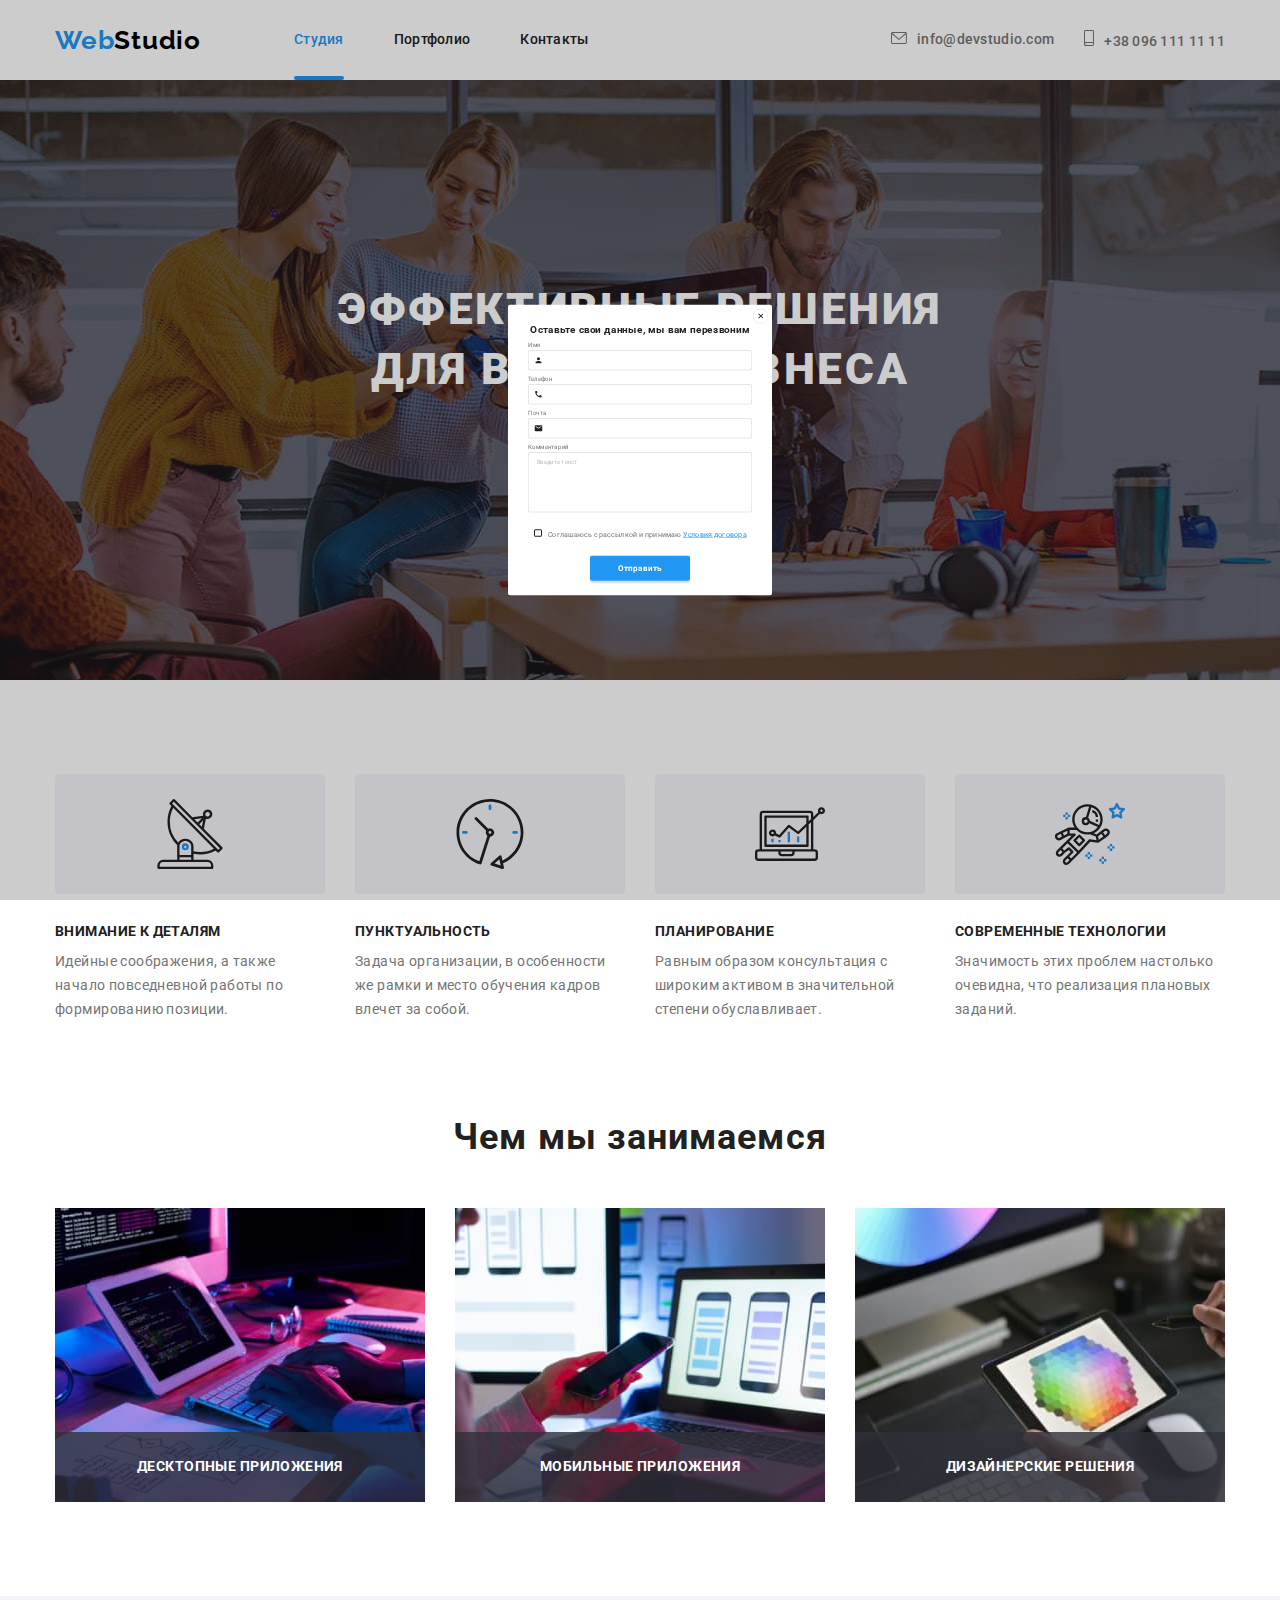
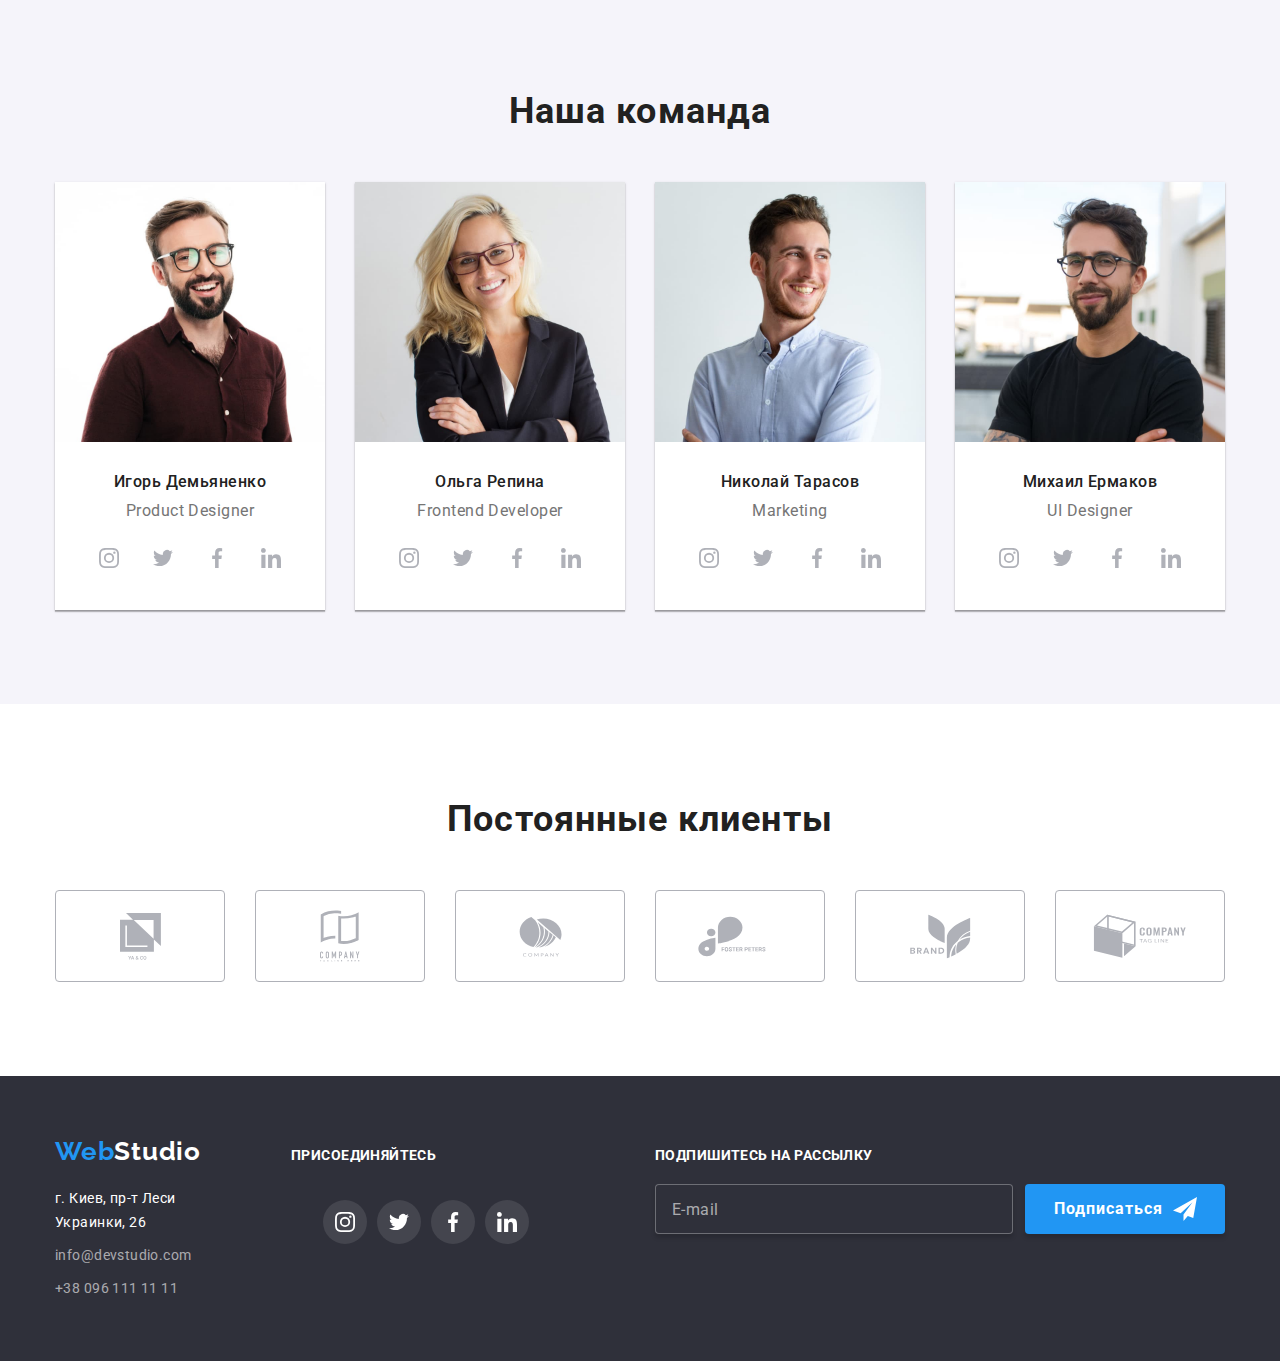
==== index.html @ c5c7fa31 "создает архитектуру для sass файлов" ====
<!DOCTYPE html>
<html lang="ru">

<head>
    <meta charset="UTF-8">
    <meta http-equiv="X-UA-Compatible" content="IE=edge">
    <meta name="viewport" content="width=device-width, initial-scale=1.0">
    <link
        href="https://fonts.googleapis.com/css2?family=Raleway:wght@700&family=Roboto:wght@400;500;700;900&display=swap"
        rel="stylesheet" />
    <link rel="preconnect" href="https://fonts.gstatic.com">
    <link rel="stylesheet"
        href="https://cdnjs.cloudflare.com/ajax/libs/modern-normalize/1.1.0/modern-normalize.min.css" />
    <link rel="stylesheet" href="./css/main.min.css">
    <title>WebStudio</title>
</head>

<body>

    <!-- Шапка сайта -->
    <header class="header">
        <div class="container">
            <div class="container-nav">
                <nav class="navigation">
                    <a class="logo link" href="./index.html"><span class="logo--span">Web</span>Studio</a>
                    <ul class="menu-list list">
                        <li class="menu-item"><a class="menu-link link current" href="./index.html">Студия</a></li>
                        <li class="menu-item"><a class="menu-link link" href="./portfolio.html">Портфолио</a></li>
                        <li class="menu-item"><a class="menu-link link" href="">Контакты</a></li>
                    </ul>
                </nav>
                <ul class="auth-nav list">
                    <li class="auth-nav__item">
                        <a class="auth-nav__link link" href="mailto:info@devstudio.com"><svg class="nav-svg" width="16"
                                height="12">
                                <use href="./images/sprite.svg#icon-mail"></use>
                            </svg>info@devstudio.com</a>
                    </li>

                    <li class="auth-nav__item"><a class="auth-nav__link link" href="tel:+380961111111"><svg class="nav-svg"
                                width="10" height="16">
                                <use href="./images/sprite.svg#icon-smartphone"></use>
                            </svg>+38 096 111 11 11</a></li>

                </ul>
            </div>

        </div>
    </header>
    <main>
        <!-- Герой -->

        <section class="section hero">
            <div class="container">
                <h1 class="hero__title">Эффективные решения<br /> для вашего бизнеса</h1>
                <button class="modal-button" type="button" data-modal-open>Заказать услугу</button>
            </div>
        </section>

        <!-- Преимущества -->
        <section class="section advantages">
            <div class="container">
                <h2 class="visually-hidden">Преимущества</h2>
                <ul class="feature-list list">
                    <li class="feature-list-item">
                        <div class="feature">
                            <svg class="feature-svg" width="70" height="70">
                                <use href="./images/sprite.svg#icon-antenna"></use>
                            </svg>
                        </div>
                        <h3 class="feature-title">Внимание к деталям</h3>
                        <p class="feature-description">
                            Идейные соображения, а также
                            начало повседневной работы по
                            формированию позиции.
                        </p>
                    </li>
                    <li class="feature-list-item">
                        <div class="feature">
                            <svg class="feature-svg" width="70" height="70">
                                <use href="./images/sprite.svg#icon-clock"></use>
                            </svg>
                        </div>
                        <h3 class="feature-title">Пунктуальность</h3>
                        <p class="feature-description">
                            Задача организации, в особенности
                            же рамки и место обучения кадров
                            влечет за собой.
                        </p>
                    </li>
                    <li class="feature-list-item">
                        <div class="feature">
                            <svg class="feature-svg" width="70" height="70">
                                <use href="./images/sprite.svg#icon-diagram"></use>
                            </svg>
                        </div>
                        <h3 class="feature-title">Планирование</h3>
                        <p class="feature-description">
                            Равным образом консультация с
                            широким активом в значительной
                            cтепени обуславливает.
                        </p>
                    </li>
                    <li class="feature-list-item">
                        <div class="feature">
                            <svg class="feature-svg" width="70" height="70">
                                <use href="./images/sprite.svg#icon-astronaut"></use>
                            </svg>
                        </div>
                        <h3 class="feature-title">Современные технологии</h3>
                        <p class="feature-description">
                            Значимость этих проблем настолько
                            очевидна, что реализация плановых
                            заданий.
                        </p>
                    </li>
                </ul>

            </div>
        </section>


        <!-- Чем мы занимаемся -->

        <section class="section promo">
            <div class="container">
                <h2 class="promo-title">Чем мы занимаемся</h2>

                <ul class="promo-link-list list">
                    <li class="promo-link-list-item">
                        <div class="promo-div">
                            <img src="./images/img.jpg" alt="Пишет код" width="370" height="294" />
                            <p class="promo-text"> Десктопные приложения </p>
                        </div>
                    </li>
                    <li class="promo-link-list-item">
                        <div class="promo-div">
                            <img src="./images/img-1.jpg" alt="Создает дизайн" width="370" height="294" />
                            <p class="promo-text">Мобильные приложения</p>
                        </div>
                    </li>
                    <li class="promo-link-list-item">
                        <div class="promo-div">
                            <img src="./images/img-2.jpg" alt="Тестирует игру" width="370" height="294" />
                            <p class="promo-text">Дизайнерские решения</p>
                        </div>
                    </li>
                </ul>
            </div>
        </section>

        <!-- Наша команда -->

        <section class="section team">
            <div class="container">
                <h2 class="team-title">Наша команда</h2>

                <ul class="team-link-list list">
                    <li class="team-link-list-item">
                        <a class="team-link-list-link link" href=""><img src="./images/img-3.jpg" alt="Игорь Демьяненко"
                                width="270" height="260" /></a>
                        <div class="team-div">
                            <h3 class="team-subtitle">Игорь Демьяненко</h3>
                            <p class="profession" lang="en">Product Designer</p>

                            <ul class="social">

                                <li class="social-list">
                                    <a class="social-link" href="">
                                        <svg class="social-svg" width="20" height="20">
                                            <use href="./images/sprite.svg#icon-instagram"></use>
                                        </svg>
                                    </a>
                                </li>

                                <li class="social-list">
                                    <a class="social-link" href="">
                                        <svg class="social-svg" width="20" height="20">
                                            <use href="./images/sprite.svg#icon-twitter"></use>
                                        </svg>
                                    </a>
                                </li>
                                <li class="social-list">
                                    <a class="social-link" href="">
                                        <svg class="social-svg" width="20" height="20">
                                            <use href="./images/sprite.svg#icon-facebook"></use>
                                        </svg>
                                    </a>
                                </li>
                                <li class="social-list">
                                    <a class="social-link last" href="">
                                        <svg class="social-svg" width="20" height="20">
                                            <use href="./images/sprite.svg#icon-linkedin"></use>
                                        </svg>
                                    </a>
                                </li>
                            </ul>
                        </div>
                    </li>
                    <li class="team-link-list-item">
                        <a class="team-link-list-link link" href=""><img src="./images/img-4.jpg" alt="Ольга Репина"
                                width="270" height="260" /></a>
                        <div class="team-div">
                            <h3 class="team-subtitle">Ольга Репина</h3>
                            <p class="profession" lang="en">Frontend Developer</p>
                            <ul class="social">
                                <li class="social-list">
                                    <a class="social-link" href="">
                                        <svg class="social-svg" width="20" height="20">
                                            <use href="./images/sprite.svg#icon-instagram"></use>
                                        </svg>
                                    </a>
                                </li>
                                <li class="social-list">
                                    <a class="social-link" href="">
                                        <svg class="social-svg" width="20" height="20">
                                            <use href="./images/sprite.svg#icon-twitter"></use>
                                        </svg>
                                    </a>
                                </li>
                                <li class="social-list">
                                    <a class="social-link" href="">
                                        <svg class="social-svg" width="20" height="20">
                                            <use href="./images/sprite.svg#icon-facebook"></use>
                                        </svg>
                                    </a>
                                </li>
                                <li class="social-list">
                                    <a class="social-link last" href="">
                                        <svg class="social-svg" width="20" height="20">
                                            <use href="./images/sprite.svg#icon-linkedin"></use>
                                        </svg>
                                    </a>
                                </li>
                            </ul>
                        </div>
                    </li>
                    <li class="team-link-list-item">
                        <a class="team-link-list-link link" href=""><img src="./images/img-5.jpg" alt="Николай Тарасов"
                                width="270" height="260" /></a>
                        <div class="team-div">
                            <h3 class="team-subtitle">Николай Тарасов</h3>
                            <p class="profession" lang="en">Marketing</p>
                            <ul class="social">
                                <li class="social-list">
                                    <a class="social-link" href="">
                                        <svg class="social-svg" width="20" height="20">
                                            <use href="./images/sprite.svg#icon-instagram"></use>
                                        </svg>
                                    </a>
                                </li>
                                <li class="social-list">
                                    <a class="social-link" href="">
                                        <svg class="social-svg" width="20" height="20">
                                            <use href="./images/sprite.svg#icon-twitter"></use>
                                        </svg>
                                    </a>
                                </li>
                                <li class="social-list">
                                    <a class="social-link" href="">
                                        <svg class="social-svg" width="20" height="20">
                                            <use href="./images/sprite.svg#icon-facebook"></use>
                                        </svg>
                                    </a>
                                </li>
                                <li class="social-list">
                                    <a class="social-link last" href="">
                                        <svg class="social-svg" width="20" height="20">
                                            <use href="./images/sprite.svg#icon-linkedin"></use>
                                        </svg>
                                    </a>
                                </li>
                            </ul>
                        </div>
                    </li>
                    <li class="team-link-list-item">
                        <a class="team-link-list-link link" href=""><img src="./images/img-6.jpg" alt="Михаил Ермаков"
                                width="270" height="260" /></a>
                        <div class="team-div">
                            <h3 class="team-subtitle">Михаил Ермаков</h3>
                            <p class="profession" lang="en">UI Designer</p>
                            <ul class="social">
                                <li class="social-list">
                                    <a class="social-link" href="">
                                        <svg class="social-svg" width="20" height="20">
                                            <use href="./images/sprite.svg#icon-instagram"></use>
                                        </svg>
                                    </a>
                                </li>
                                <li class="social-list">
                                    <a class="social-link" href="">
                                        <svg class="social-svg" width="20" height="20">
                                            <use href="./images/sprite.svg#icon-twitter"></use>
                                        </svg>
                                    </a>
                                </li>
                                <li class="social-list">
                                    <a class="social-link" href="">
                                        <svg class="social-svg" width="20" height="20">
                                            <use href="./images/sprite.svg#icon-facebook"></use>
                                        </svg>
                                    </a>
                                </li>
                                <li class="social-list">
                                    <a class="social-link last" href="">
                                        <svg class="social-svg" width="20" height="20">
                                            <use href="./images/sprite.svg#icon-linkedin"></use>
                                        </svg>
                                    </a>
                                </li>
                            </ul>
                        </div>
                    </li>
                </ul>
            </div>
        </section>
        <!-- ПОСТОЯННЫЕ КЛИЕНТЫ -->
        <section class="section clients">
            <div class="container">
                <h2 class="clients-title">Постоянные клиенты</h2>
                <ul class="clients-list">
                    <li class="clients-item">
                        <a class="clients-link" href="">
                            <svg class="clients-svg" width="41" height="47">
                                <use href="./images/sprite.svg#icon-group"></use>
                            </svg>
                        </a>
                    </li>
                    <li class="clients-item">
                        <a class="clients-link" href="">
                            <svg class="clients-svg" width="40" height="52">
                                <use href="./images/sprite.svg#icon-group1"></use>
                            </svg>
                        </a>
                    </li>
                    <li class="clients-item">
                        <a class="clients-link" href="">
                            <svg class="clients-svg" width="43" height="41">
                                <use href="./images/sprite.svg#icon-group2"></use>
                            </svg>
                        </a>
                    </li>
                    <li class="clients-item">
                        <a class="clients-link" href="">
                            <svg class="clients-svg" width="84" height="41">
                                <use href="./images/sprite.svg#icon-group3"></use>
                            </svg>
                        </a>
                    </li>
                    <li class="clients-item">
                        <a class="clients-link" href="">
                            <svg class="clients-svg" width="63" height="45">
                                <use href="./images/sprite.svg#icon-group4"></use>
                            </svg>
                        </a>
                    </li>
                    <li class="clients-item">
                        <a class="clients-link" href="">
                            <svg class="clients-svg" width="94" height="44">
                                <use href="./images/sprite.svg#icon-group5"></use>
                            </svg>
                        </a>
                    </li>
                </ul>
            </div>
    </main>
    <!-- Футер -->
    <footer class="footer">
        <div class="container">
            <!-- <div class="footer-blok"> -->
            <div class="footer-blok">
                <div class="address-blok">
                    <a class="logo-futer" href="./index.html"><span class="logo--span">Web</span>Studio</a>
                    <address class="address">
                        <ul class="address-list list">

                            <li class="address-list-item">
                                <a class="address-list-link link" href="https://goo.gl/maps/vD9bHyXzmeHu5Eb17"
                                    target="_blank" rel="noopener noreferrer" class="link">
                                    г. Киев, пр-т Леси Украинки, 26</a>
                            </li>
                            <li class="address-list-item">
                                <a class="contacts-list-link link" href="mailto:info@devstudio.com"
                                    class="link contacts">info@devstudio.com</a><br />
                            </li>
                            <li class="address-list-item">
                                <a class="contacts-list-link link" href="tel:+380961111111" class="link contacts">+38
                                    096 111 11
                                    11</a>
                            </li>

                        </ul>

                    </address>
                </div>
                <div class="invitation-blok">
                    <p class="invitation">Присоединяйтесь</p>
                    <ul class="social">
                        <li class="social-list">
                            <a class="social-link network-link" href="">
                                <svg class="social-svg network-svg" width="20" height="20">
                                    <use href="./images/sprite.svg#icon-instagram"></use>
                                </svg>
                            </a>
                        </li>
                        <li class="social-list">
                            <a class="social-link network-link " href="">
                                <svg class="social-svg network-svg" width="20" height="20">
                                    <use href="./images/sprite.svg#icon-twitter"></use>
                                </svg>
                            </a>
                        </li>
                        <li class="social-list ">
                            <a class="social-link network-link" href="">
                                <svg class="social-svg network-svg" width="20" height="20">
                                    <use href="./images/sprite.svg#icon-facebook"></use>
                                </svg>
                            </a>
                        </li>
                        <li class="social-list">
                            <a class="social-link network-link" href="">
                                <svg class="social-svg network-svg" width="20" height="20">
                                    <use href="./images/sprite.svg#icon-linkedin"></use>
                                </svg>
                            </a>
                        </li>

                    </ul>
                </div>
                <!-- -Subscription-form- -->
                <form class="subscription-form" autocomplete="off">
                    <div class="subscription-blok">
                        <label for="e-mail" class="footer-label">ПОДПИШИТЕСЬ НА РАССЫЛКУ</label>
                        <div class="newsletter-blok">
                            <input class="footer-input" type="email" name="email" id="e-mail" placeholder="E-mail" />
                            <button class="footer-button" type="submit">
                                Подписаться
                                <div class="icon-send">
                                    <svg width="24" height="24">
                                        <use href="./images/sprite.svg#icon-icon-send"></use>
                                    </svg>
                                </div>
                            </button>

                        </div>
                    </div>
                </form>
            </div>
        </div>
    </footer>
    <!-------------------- МОДАЛЬНОЕ ОКНО---------- -->
    <div class="backdrop is-hidden" data-modal>
        <div class="modal">
            <button class="close-button" data-modal-close>
                <svg class="close-svg" width="11" height="11">
                    <use href="./images/sprite.svg#icon-close"></use>
                </svg>
            </button>
            <!----------Оформление формы модального окна--------- -->

            <form class="contact-form" action="#">
                <p class="form-head">Оставьте свои данные, мы вам перезвоним</p>
                <label class="form-label">
                    Имя
                    <span class="modal-form-input-wrapper">
                        <input type="text" class="contact-form-input" name="user-name" minlength="2"
                            pattern="[a-zA-Zа-яёА-ЯЁ]+" title="Имя должно содержать символы кирилицы или латиницы"
                            required>
                        <svg class="form-icon" width="18" height="18">
                            <use href="./images/sprite.svg#icon-person"></use>
                        </svg>
                    </span>
                </label>

                <label class="form-label">
                    Телефон
                    <span class="modal-form-input-wrapper">
                        <input type="tel" class="contact-form-input" name="user-phone"
                            pattern="[0-9]{3}-[0-9]{3}-[0-9]{2}-[0-9]{2}" title="096-000-00-00" required>
                        <svg class="form-icon" width="18" height="18">
                            <use href="./images/sprite.svg#icon-phone-black"></use>
                        </svg>
                    </span>
                </label>

                <label class="form-label">
                    Почта
                    <span class="modal-form-input-wrapper">
                        <input type="email" class="contact-form-input" name=" user-email" required>
                        <svg class="form-icon" width="18" height="18">
                            <use href="./images/sprite.svg#icon-email-black"></use>
                        </svg>
                    </span>
                </label>

                <label class="form-label">
                    Комментарий
                    <textarea class="contact-form-message" name="user-message" placeholder="Введите текст"></textarea>
                </label>

                <!-------------------- checkbox------------- -->
                <label for="consent" class="checkbox-label">
                    <input class="modal-checkbox visually-hidden" type="checkbox" name="consent" value=" consent"
                        id="consent" required />
                    <span class="checkbox-icon"></span>
                    <span class="consent-span"> Соглашаюсь с рассылкой и принимаю
                        <a class="conditions-link" href="#">Условия договора</a>
                    </span>
                </label>

                <button class="submit-button" type="submit">Отправить</button>
            </form>

        </div>
    </div>
    <script src="./js/modal.js"></script>
</body>

</html>
---- css/main.min.css ----
:root{--main-font: "Roboto", sans-serif;--secondary-font: "Raleway", sans-serif;--primary-text-color: #757575;--title-text-color: #212121;--accent-color: #2196f3;--primary-white-color: #ffffff}.visually-hidden{position:absolute !important;clip:rect(1px 1px 1px 1px);clip:rect(1px, 1px, 1px, 1px);padding:0 !important;border:0 !important;height:1px !important;width:1px !important;overflow:hidden}h1,h2,h3,h4,h5,h6,p{margin-top:0;margin-bottom:0}ul,ol{padding:0;margin:0;list-style:none}img{display:block}.list{list-style:none}.link{text-decoration:none}.list{padding:0;margin:0;list-style:none}body{color:var(--primary-text-color);font-family:var(--main-font)}section{padding-top:94px;padding-bottom:94px}.container{width:1200px;margin:0 auto;padding-left:15px;padding-right:15px}.backdrop{position:fixed;width:100%;height:100%;top:0;left:0;opacity:1;background-color:rgba(0,0,0,0.2);transition:opacity 250ms cubic-bezier(0.4, 0, 0.2, 1)}.backdrop is-hidden{opacity:0;pointer-events:none;visibility:hidden}.backdrop.is-hidden .modal{transform:translate(-50%, -50%) scale(0.5)}.logo{font-family:var(--secondary-font);font-style:normal;color:#000000;font-weight:700;font-size:26px;line-height:1.19;letter-spacing:0.03em}.navigation .logo{margin-right:93px}.logo--span{color:var(--accent-color)}.logo-futer{display:block;font-family:var(--secondary-font);color:var(--primary-white-color);font-weight:700;font-size:26px;line-height:1.19;letter-spacing:0.03em;text-decoration:none;margin-bottom:20px}.modal-button{color:var(--primary-white-color);font-weight:700;font-size:16px;line-height:1.87;letter-spacing:0.06em;align-items:center;text-align:center;border-radius:4px;background-color:var(--accent-color);cursor:pointer;padding:10px 32px}.contact-form{display:flex;flex-direction:column;width:448px;margin:0 auto}.form-head{font-weight:700;font-size:20px;line-height:1.15;text-align:center;font-style:normal;letter-spacing:0.03em;color:var(--title-text-color);margin-bottom:12px}.form-label{font-weight:400;font-size:12px;line-height:1.17;font-style:normal;letter-spacing:0.01em;color:var(--primary-text-color);margin-bottom:10px}.modal-form-input-wrapper{position:relative;display:block;margin-top:4px}.contact-form-input{width:100%;height:40px;border:1px solid rgba(33,33,33,0.2);box-sizing:border-box;border-radius:4px;padding-left:42px;transition:border-color 250ms cubic-bezier(0.4, 0, 0.2, 1)}.contact-form-input:focus{border-color:var(--accent-color);outline:none}.form-icon{position:absolute;top:50%;left:12px;transform:translateY(-50%);display:block;fill:var(--title-text-color);transition:fill 250ms cubic-bezier(0.4, 0, 0.2, 1)}.contact-form-input:focus+.form-icon{fill:var(--accent-color)}.contact-form-message{width:100%;height:120px;margin-top:4px;border:1px solid rgba(33,33,33,0.2);border-radius:4px;box-sizing:border-box;outline:none;padding:12px 16px;resize:none;transition:border-color 250ms cubic-bezier(0.4, 0, 0.2, 1)}.contact-form-message::placeholder{font-weight:400;font-size:12px;line-height:1.17;letter-spacing:0.01em;color:rgba(117,117,117,0.5);font-style:normal;font-weight:normal}.contact-form-message:focus{outline:none;border-color:var(--accent-color)}.checkbox-label{margin-top:20px;font-weight:400;font-size:14px;line-height:1.71;letter-spacing:0.03em;color:var(--primary-text-color);cursor:pointer}.checkbox-icon{display:inline-block;width:16px;height:15px;margin-left:12px;margin-right:8px;border-radius:2px;border:2px solid var(--title-text-color);transition:transform 250ms cubic-bezier(0.4, 0, 0.2, 1)}.modal-checkbox:checked+.checkbox-icon{border-color:transparent;background-color:var(--accent-color);background-image:url("../images/icon-check.svg");background-origin:border-box;background-size:contain;border:0}.modal-checkbox:focus+.checkbox-icon{border-color:var(--accent-color)}.conditions-link{color:var(--accent-color)}.submit-button{display:block;margin:0 auto;width:200px;height:50px;font-weight:700;font-size:16px;line-height:1.87;color:var(--primary-white-color);letter-spacing:0.06em;background-color:var(--accent-color);border:none;box-shadow:0px 4px 4px rgba(0,0,0,0.15);border-radius:4px;cursor:pointer;margin-top:30px}.modal{position:absolute;width:528px;height:581px;top:50%;left:50%;padding:8px;border-radius:4px;background-color:var(--primary-white-color);transform:translate(-50%, -50%) scale(1);transition:transform 250ms cubic-bezier(0.4, 0, 0.2, 1)}.close-button{display:block;width:30px;height:30px;margin-left:auto;align-items:center;text-align:center;border-radius:50%;border:1px solid rgba(0,0,0,0.1);background-color:var(--primary-white-color);cursor:pointer}.close-button:hover,.close-button:focus{color:var(--accent-color)}.close-svg{fill:currentColor;transition:color 250ms cubic-bezier(0.4, 0, 0.2, 1)}.social{display:flex;align-items:center;padding-top:16px;fill:currentColor;margin-left:32px;margin-right:32px}.social-link{display:flex;width:44px;height:44px;border-radius:50%;justify-content:center;align-items:center;color:#afb1b8;margin-right:10px;transition:background-color 250ms cubic-bezier(0.4, 0, 0.2, 1)}.social-link:hover,.social-link:focus{color:var(--primary-white-color);background-color:var(--accent-color)}.social-svg{fill:currentColor;transition:fill 250ms cubic-bezier(0.4, 0, 0.2, 1)}.social-svg:hover,.social-svg:focus{fill:#ffffff}.last{margin-right:0px}.network-link{color:var(--primary-white-color);background-color:rgba(255,255,255,0.1);margin-right:10px;transition:color 250ms cubic-bezier(0.4, 0, 0.2, 1),background-color 250ms cubic-bezier(0.4, 0, 0.2, 1)}.network-link:hover,.network-link:focus{color:var(--primary-white-color);background-color:var(--accent-color)}.network-svg{fill:var(--primary-white-color)}.portfolio-header{border-bottom:1px solid #ececec}.container-nav{display:flex;align-items:center}.navigation{display:flex;align-items:center}.menu-list{display:flex;align-items:center}.menu-list .menu-item:not(:last-child){margin-right:50px}.menu-link{display:block;color:var(--title-text-color);font-weight:500;font-size:14px;line-height:1.14;letter-spacing:0.02em;padding-top:32px;padding-bottom:32px;position:relative;transition:color 250ms cubic-bezier(0.4, 0, 0.2, 1)}.menu-link:hover,.menu-link:focus{color:var(--accent-color)}.current{color:var(--accent-color)}.current::after{content:"";position:absolute;bottom:0;left:0;display:block;width:100%;height:4px;border-radius:2px;background-color:var(--accent-color);transition:transform 250ms cubic-bezier(0.4, 0, 0.2, 1)}.auth-nav{display:flex;align-items:center;margin-left:auto}.auth-nav__item{align-items:center;justify-content:center;margin-left:30px}.auth-nav__item:first-child{margin-left:0px}.auth-nav__link{color:var(--primary-text-color);font-weight:500;font-size:14px;line-height:1.14;letter-spacing:0.02em;display:block;align-items:center;transition:color 250ms cubic-bezier(0.4, 0, 0.2, 1)}.auth-nav__link:hover,.auth-nav__lik:focus{color:var(--accent-color)}.auth-nav__link:hover,.auth-nav__lik:focus{fill:var(--accent-color)}.nav-svg{fill:currentColor;margin-right:10px;transition:fill 250ms cubic-bezier(0.4, 0, 0.2, 1)}.nav-svg .nav-svg:hover,.nav-svg .nav-svg:focus{fill:var(--accent-color)}.hero{background:#2f303a;text-align:center;padding-top:200px;padding-bottom:200px;max-width:1600px;height:600px;margin-left:auto;margin-right:auto;background-image:linear-gradient(rgba(47,48,58,0.4), rgba(47,48,58,0.4)),url("../images/hero.jpg");background-repeat:no-repeat;background-position:center;background-size:cover}.hero__title{color:var(--primary-white-color);font-weight:900;font-size:44px;line-height:1.36;letter-spacing:0.06em;text-transform:uppercase;text-align:center;margin-bottom:30px}.feature-list{display:flex;margin-left:-30px;margin-top:-30px}.feature-list-item{flex-basis:calc((100% - 120px) / 4);margin-left:30px;margin-top:30px}.feature-title{color:var(--title-text-color);font-weight:700;font-size:14px;line-height:1.14;letter-spacing:0.03em;text-transform:uppercase;margin-bottom:10px}.feature-description{font-size:14px;line-height:1.71;letter-spacing:0.03em}.advantages{padding-bottom:0px}.feature{display:flex;justify-content:center;align-items:center;width:270px;height:120px;background:#f5f4fa;border-radius:4px;margin-bottom:30px}.feature-svg{background-repeat:no-repeat;background-position:center;background-size:cover}.promo-title{color:var(--title-text-color);font-weight:700;font-size:36px;line-height:1.17;text-align:center;letter-spacing:0.03em;margin-bottom:50px}.promo-link-list{display:flex;margin-left:-30px;margin-top:-30px}.promo-link-list-item{flex-basis:calc((100% - 90px) / 3);margin-left:30px;margin-top:30px}.promo-div{position:relative}.promo-text{color:var(--primary-white-color);font-weight:700;font-size:14px;line-height:1.14;text-align:center;letter-spacing:0.03em;text-transform:uppercase;position:absolute;bottom:0;left:0;margin:0px;width:100%;height:70px;display:flex;justify-content:center;align-items:center;background-color:rgba(47,48,58,0.8)}.team{background:#f5f4fa}.team-title{color:var(--title-text-color);font-weight:700;font-size:36px;line-height:1.17;text-align:center;letter-spacing:0.03em;margin-bottom:50px}.team-link-list{display:flex;margin-left:-30px;margin-top:-30px}.team-link-list-item{flex-basis:calc((100% - 120px) / 4);background-color:var(--primary-white-color);margin-left:30px;margin-top:30px;box-shadow:0px 1px 3px rgba(0,0,0,0.12),0px 1px 1px rgba(0,0,0,0.14),0px 2px 1px rgba(0,0,0,0.2)}.team-subtitle{color:var(--title-text-color);font-weight:500;font-size:16px;line-height:1.19;text-align:center;letter-spacing:0.03em;margin-bottom:10px}.profession{font-size:16px;line-height:1.19;text-align:center;letter-spacing:0.03em}.team-div{padding-top:30px;padding-bottom:30px}.clients-title{color:var(--title-text-color);font-weight:700;font-size:36px;line-height:1.17;text-align:center;letter-spacing:0.03em;margin-bottom:50px}.clients-list{display:flex;align-items:center;justify-content:space-between}.clients-link{display:flex;width:170px;height:92px;justify-content:center;align-items:center;border:1px solid #afb1b8;border-radius:4px;color:#afb1b8;transition:color 250ms cubic-bezier(0.4, 0, 0.2, 1),border 250ms cubic-bezier(0.4, 0, 0.2, 1)}.clients-link:hover,.clients-link:focus{color:var(--accent-color);border-color:var(--accent-color)}.clients-svg{fill:currentColor;transition:fill 250ms cubic-bezier(0.4, 0, 0.2, 1)}.clients-svg:hover,.clients-svg:focus{fill:var(--accent-color)}.footer{background-color:#2f303a;padding-top:60px;padding-bottom:60px}.address-list-link{display:block;color:var(--primary-white-color);font-style:normal;font-size:14px;line-height:1.71;letter-spacing:0.03em;margin-bottom:9px;transition:color 250ms cubic-bezier(0.4, 0, 0.2, 1)}.address-list-link:hover,.address-list-link:focus{color:var(--accent-color)}.contacts-list-link{color:rgba(255,255,255,0.6);font-weight:400;font-style:normal;font-size:14px;line-height:1.71;letter-spacing:0.03em;transition:color 250ms cubic-bezier(0.4, 0, 0.2, 1)}.contacts-list-link:hover,.contacts-list-link:focus{color:var(--accent-color)}.address-list-item:not(:last-child){margin-bottom:9px}.invitation{font-size:14px;font-weight:700;line-height:1.14;letter-spacing:0.03em;color:var(--primary-white-color);text-transform:uppercase;margin-bottom:20px}.footer-blok{display:flex;align-items:baseline}.address-blok{display:block}.invitation-blok{margin-left:70px}.subscription-blok{display:flex;flex-direction:column;margin-left:84px}.footer-label{font-size:14px;font-weight:700;line-height:1.14;letter-spacing:0.03em;color:var(--primary-white-color);text-transform:uppercase;margin-bottom:20px}.newsletter-blok{display:flex}.footer-input{width:358px;height:50px;padding:0px;padding-left:16px;margin-right:12px;box-sizing:border-box;border:1px solid rgba(255,255,255,0.3);border-radius:4px;box-shadow:0px 4px 4px rgba(0,0,0,0.15);background-color:#2f303a;outline:none;font-style:normal;font-weight:normal;font-size:16px;line-height:1.25;letter-spacing:0.03em;color:var(--primary-white-color)}.footer-input::placeholder{color:rgba(255,255,255,0.6)}.footer-button{display:flex;justify-content:center;align-items:center;width:200px;height:50px;background-color:var(--accent-color);border:0px;box-shadow:0px 4px 4px rgba(0,0,0,0.15);border-radius:4px;padding-left:29px;padding-top:10px;padding-right:28px;padding-bottom:10px;font-style:normal;font-weight:700;font-size:16px;line-height:1.87;letter-spacing:0.06em;color:var(--primary-white-color);text-align:center}.icon-send{display:flex;margin-left:10px;fill:var(--primary-white-color)}.button-nav{display:flex;align-items:center;margin-bottom:50px;justify-content:center}.button-nav .button-nav-item:not(:last-child){margin-right:8px}.button-nav .nav-button{color:var(--title-text-color);background:#f5f4fa;font-weight:500;font-size:16px;line-height:1.62;text-align:center;letter-spacing:0.03em;cursor:pointer;border:transparent;border-radius:4px;padding:6px 22px;transition:color 250ms cubic-bezier(0.4, 0, 0.2, 1),background 250ms cubic-bezier(0.4, 0, 0.2, 1),box-shadow 250ms cubic-bezier(0.4, 0, 0.2, 1)}.nav-button:hover,.nav-button:focus{color:var(--primary-white-color);background:var(--accent-color);box-shadow:0px 2px 2px rgba(0,0,0,0.12),0px 1px 2px rgba(0,0,0,0.08),0px 3px 1px rgba(61,38,38,0.1)}.work-list{display:flex;flex-wrap:wrap;margin-left:-30px;margin-top:-30px}.work-list-item{flex-basis:calc((100% - 90px) / 3);margin-left:30px;margin-top:30px;transition:box-shadow 250ms cubic-bezier(0.4, 0, 0.2, 1)}.work-list-item:hover{box-shadow:1px 4px 6px rgba(0,0,0,0.16),0px 4px 4px rgba(0,0,0,0.06),0px 1px 1px rgba(0,0,0,0.12);cursor:pointer}.work-list-title{color:var(--title-text-color);font-weight:700;font-size:18px;line-height:2;letter-spacing:0.06em;margin-bottom:4px}.work-list-text{font-size:16px;line-height:1.87;letter-spacing:0.03em}.border-list{border-right:1px solid #eeeeee;border-bottom:1px solid #eeeeee;border-left:1px solid #eeeeee;padding-top:20px;padding-right:24px;padding-bottom:20px;padding-left:24px}.work-thumd{position:relative;height:294px;width:370px;overflow:hidden}.work-description{position:absolute;bottom:0;left:0;margin:0;padding:63px 24px;width:100%;height:294px;display:flex;align-items:center;color:var(--primary-white-color);font-weight:400;font-size:18px;line-height:1.55;text-align:left;vertical-align:top;letter-spacing:0.03em;background-color:rgba(33,150,243,0.9);transform:translateY(100%);opacity:0;transition:transform 250ms cubic-bezier(0.4, 0, 0.2, 1),opacity 250ms cubic-bezier(0.4, 0, 0.2, 1)}.work-list-link:hover .work-description{transform:translateY(0);opacity:1}
/*# sourceMappingURL=main.min.css.map */
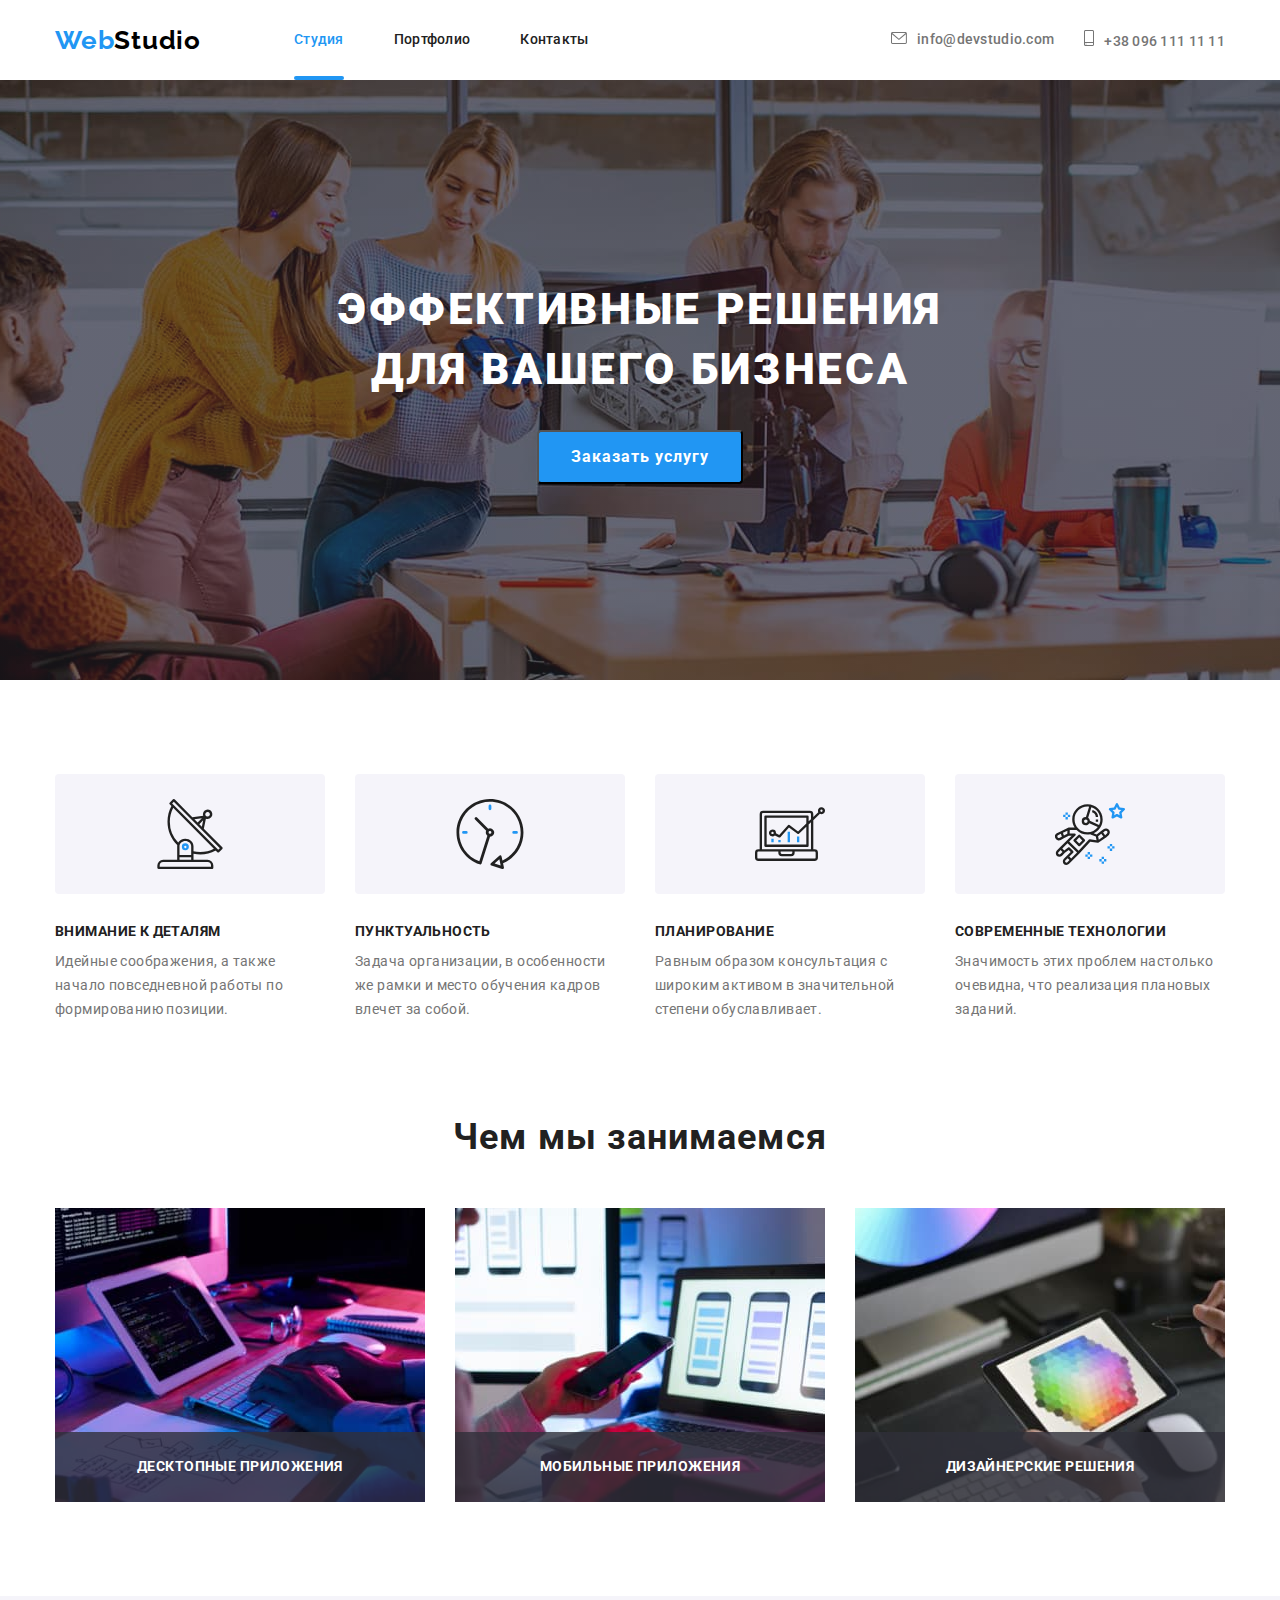
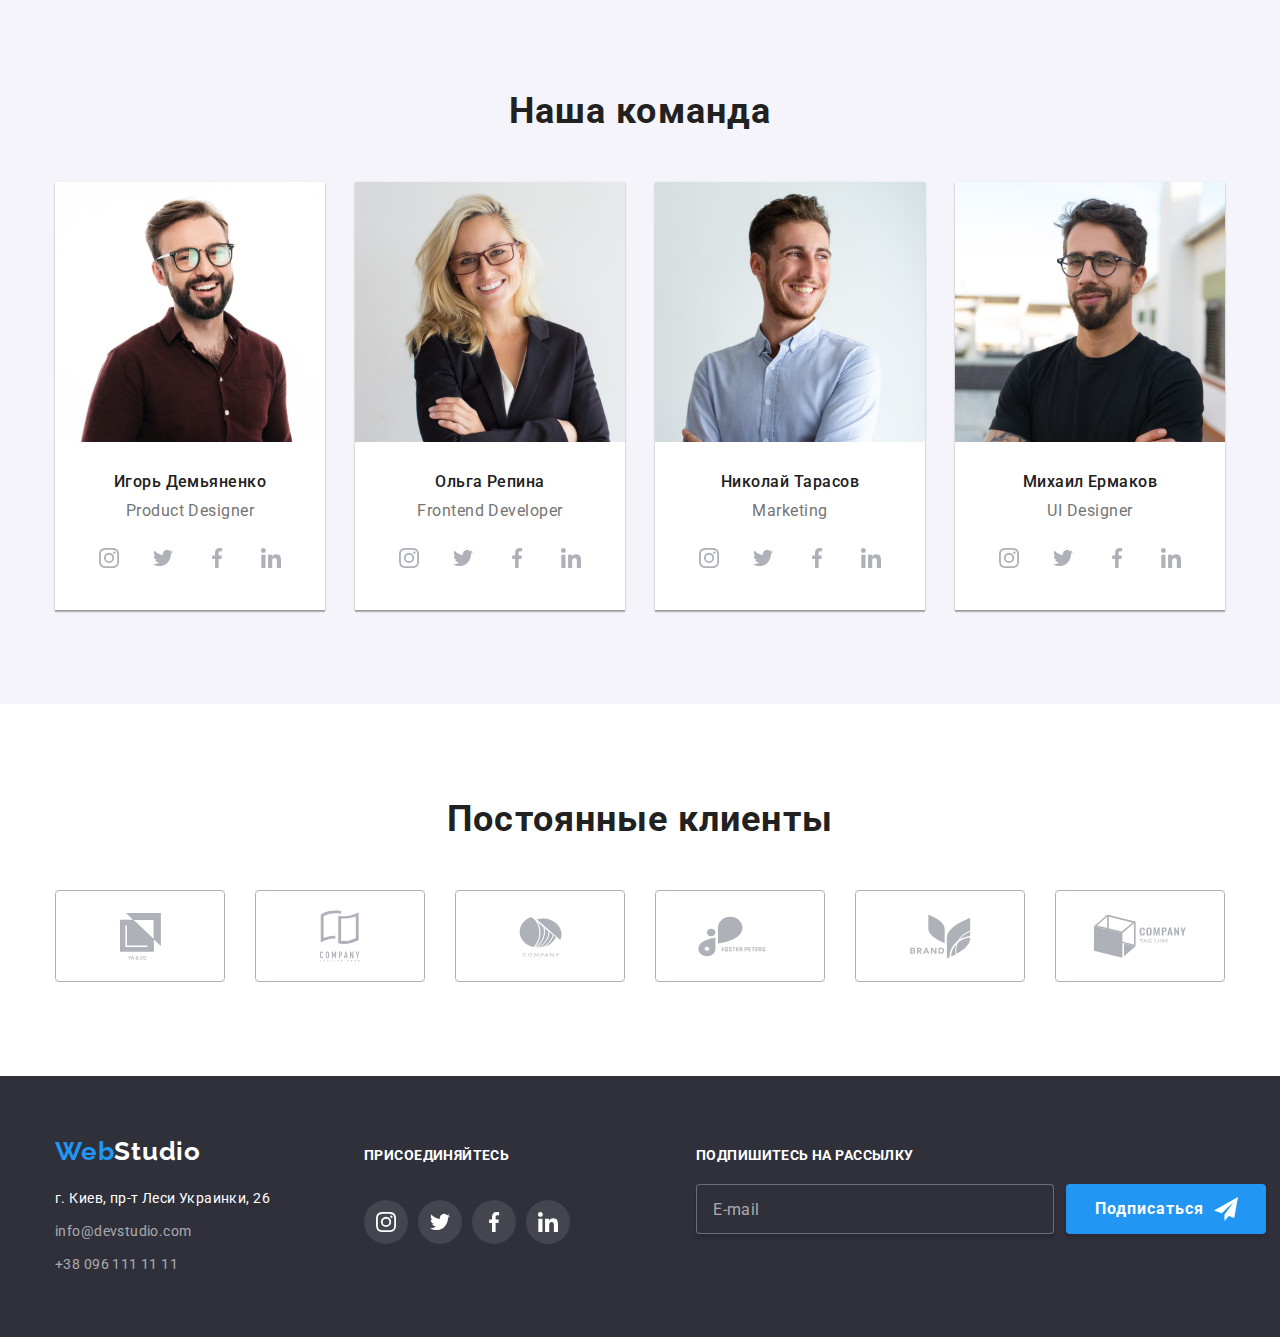
==== commit 176a424e: "исправляет ошибки" ====
--- a/index.html
+++ b/index.html
@@ -370,7 +370,7 @@
             <!-- <div class="footer-blok"> -->
             <div class="footer-blok">
                 <div class="address-blok">
-                    <a class="logo-futer" href="./index.html"><span class="logo--span">Web</span>Studio</a>
+                    <a class="logo futer-logo" href="./index.html"><span class="logo--span">Web</span>Studio</a>
                     <address class="address">
                         <ul class="address-list list">
 
@@ -395,7 +395,7 @@
                 </div>
                 <div class="invitation-blok">
                     <p class="invitation">Присоединяйтесь</p>
-                    <ul class="social">
+                    <ul class="social network">
                         <li class="social-list">
                             <a class="social-link network-link" href="">
                                 <svg class="social-svg network-svg" width="20" height="20">
--- a/css/main.min.css
+++ b/css/main.min.css
@@ -1,2 +1,2 @@
-:root{--main-font: "Roboto", sans-serif;--secondary-font: "Raleway", sans-serif;--primary-text-color: #757575;--title-text-color: #212121;--accent-color: #2196f3;--primary-white-color: #ffffff}.visually-hidden{position:absolute !important;clip:rect(1px 1px 1px 1px);clip:rect(1px, 1px, 1px, 1px);padding:0 !important;border:0 !important;height:1px !important;width:1px !important;overflow:hidden}h1,h2,h3,h4,h5,h6,p{margin-top:0;margin-bottom:0}ul,ol{padding:0;margin:0;list-style:none}img{display:block}.list{list-style:none}.link{text-decoration:none}.list{padding:0;margin:0;list-style:none}body{color:var(--primary-text-color);font-family:var(--main-font)}section{padding-top:94px;padding-bottom:94px}.container{width:1200px;margin:0 auto;padding-left:15px;padding-right:15px}.backdrop{position:fixed;width:100%;height:100%;top:0;left:0;opacity:1;background-color:rgba(0,0,0,0.2);transition:opacity 250ms cubic-bezier(0.4, 0, 0.2, 1)}.backdrop is-hidden{opacity:0;pointer-events:none;visibility:hidden}.backdrop.is-hidden .modal{transform:translate(-50%, -50%) scale(0.5)}.logo{font-family:var(--secondary-font);font-style:normal;color:#000000;font-weight:700;font-size:26px;line-height:1.19;letter-spacing:0.03em}.navigation .logo{margin-right:93px}.logo--span{color:var(--accent-color)}.logo-futer{display:block;font-family:var(--secondary-font);color:var(--primary-white-color);font-weight:700;font-size:26px;line-height:1.19;letter-spacing:0.03em;text-decoration:none;margin-bottom:20px}.modal-button{color:var(--primary-white-color);font-weight:700;font-size:16px;line-height:1.87;letter-spacing:0.06em;align-items:center;text-align:center;border-radius:4px;background-color:var(--accent-color);cursor:pointer;padding:10px 32px}.contact-form{display:flex;flex-direction:column;width:448px;margin:0 auto}.form-head{font-weight:700;font-size:20px;line-height:1.15;text-align:center;font-style:normal;letter-spacing:0.03em;color:var(--title-text-color);margin-bottom:12px}.form-label{font-weight:400;font-size:12px;line-height:1.17;font-style:normal;letter-spacing:0.01em;color:var(--primary-text-color);margin-bottom:10px}.modal-form-input-wrapper{position:relative;display:block;margin-top:4px}.contact-form-input{width:100%;height:40px;border:1px solid rgba(33,33,33,0.2);box-sizing:border-box;border-radius:4px;padding-left:42px;transition:border-color 250ms cubic-bezier(0.4, 0, 0.2, 1)}.contact-form-input:focus{border-color:var(--accent-color);outline:none}.form-icon{position:absolute;top:50%;left:12px;transform:translateY(-50%);display:block;fill:var(--title-text-color);transition:fill 250ms cubic-bezier(0.4, 0, 0.2, 1)}.contact-form-input:focus+.form-icon{fill:var(--accent-color)}.contact-form-message{width:100%;height:120px;margin-top:4px;border:1px solid rgba(33,33,33,0.2);border-radius:4px;box-sizing:border-box;outline:none;padding:12px 16px;resize:none;transition:border-color 250ms cubic-bezier(0.4, 0, 0.2, 1)}.contact-form-message::placeholder{font-weight:400;font-size:12px;line-height:1.17;letter-spacing:0.01em;color:rgba(117,117,117,0.5);font-style:normal;font-weight:normal}.contact-form-message:focus{outline:none;border-color:var(--accent-color)}.checkbox-label{margin-top:20px;font-weight:400;font-size:14px;line-height:1.71;letter-spacing:0.03em;color:var(--primary-text-color);cursor:pointer}.checkbox-icon{display:inline-block;width:16px;height:15px;margin-left:12px;margin-right:8px;border-radius:2px;border:2px solid var(--title-text-color);transition:transform 250ms cubic-bezier(0.4, 0, 0.2, 1)}.modal-checkbox:checked+.checkbox-icon{border-color:transparent;background-color:var(--accent-color);background-image:url("../images/icon-check.svg");background-origin:border-box;background-size:contain;border:0}.modal-checkbox:focus+.checkbox-icon{border-color:var(--accent-color)}.conditions-link{color:var(--accent-color)}.submit-button{display:block;margin:0 auto;width:200px;height:50px;font-weight:700;font-size:16px;line-height:1.87;color:var(--primary-white-color);letter-spacing:0.06em;background-color:var(--accent-color);border:none;box-shadow:0px 4px 4px rgba(0,0,0,0.15);border-radius:4px;cursor:pointer;margin-top:30px}.modal{position:absolute;width:528px;height:581px;top:50%;left:50%;padding:8px;border-radius:4px;background-color:var(--primary-white-color);transform:translate(-50%, -50%) scale(1);transition:transform 250ms cubic-bezier(0.4, 0, 0.2, 1)}.close-button{display:block;width:30px;height:30px;margin-left:auto;align-items:center;text-align:center;border-radius:50%;border:1px solid rgba(0,0,0,0.1);background-color:var(--primary-white-color);cursor:pointer}.close-button:hover,.close-button:focus{color:var(--accent-color)}.close-svg{fill:currentColor;transition:color 250ms cubic-bezier(0.4, 0, 0.2, 1)}.social{display:flex;align-items:center;padding-top:16px;fill:currentColor;margin-left:32px;margin-right:32px}.social-link{display:flex;width:44px;height:44px;border-radius:50%;justify-content:center;align-items:center;color:#afb1b8;margin-right:10px;transition:background-color 250ms cubic-bezier(0.4, 0, 0.2, 1)}.social-link:hover,.social-link:focus{color:var(--primary-white-color);background-color:var(--accent-color)}.social-svg{fill:currentColor;transition:fill 250ms cubic-bezier(0.4, 0, 0.2, 1)}.social-svg:hover,.social-svg:focus{fill:#ffffff}.last{margin-right:0px}.network-link{color:var(--primary-white-color);background-color:rgba(255,255,255,0.1);margin-right:10px;transition:color 250ms cubic-bezier(0.4, 0, 0.2, 1),background-color 250ms cubic-bezier(0.4, 0, 0.2, 1)}.network-link:hover,.network-link:focus{color:var(--primary-white-color);background-color:var(--accent-color)}.network-svg{fill:var(--primary-white-color)}.portfolio-header{border-bottom:1px solid #ececec}.container-nav{display:flex;align-items:center}.navigation{display:flex;align-items:center}.menu-list{display:flex;align-items:center}.menu-list .menu-item:not(:last-child){margin-right:50px}.menu-link{display:block;color:var(--title-text-color);font-weight:500;font-size:14px;line-height:1.14;letter-spacing:0.02em;padding-top:32px;padding-bottom:32px;position:relative;transition:color 250ms cubic-bezier(0.4, 0, 0.2, 1)}.menu-link:hover,.menu-link:focus{color:var(--accent-color)}.current{color:var(--accent-color)}.current::after{content:"";position:absolute;bottom:0;left:0;display:block;width:100%;height:4px;border-radius:2px;background-color:var(--accent-color);transition:transform 250ms cubic-bezier(0.4, 0, 0.2, 1)}.auth-nav{display:flex;align-items:center;margin-left:auto}.auth-nav__item{align-items:center;justify-content:center;margin-left:30px}.auth-nav__item:first-child{margin-left:0px}.auth-nav__link{color:var(--primary-text-color);font-weight:500;font-size:14px;line-height:1.14;letter-spacing:0.02em;display:block;align-items:center;transition:color 250ms cubic-bezier(0.4, 0, 0.2, 1)}.auth-nav__link:hover,.auth-nav__lik:focus{color:var(--accent-color)}.auth-nav__link:hover,.auth-nav__lik:focus{fill:var(--accent-color)}.nav-svg{fill:currentColor;margin-right:10px;transition:fill 250ms cubic-bezier(0.4, 0, 0.2, 1)}.nav-svg .nav-svg:hover,.nav-svg .nav-svg:focus{fill:var(--accent-color)}.hero{background:#2f303a;text-align:center;padding-top:200px;padding-bottom:200px;max-width:1600px;height:600px;margin-left:auto;margin-right:auto;background-image:linear-gradient(rgba(47,48,58,0.4), rgba(47,48,58,0.4)),url("../images/hero.jpg");background-repeat:no-repeat;background-position:center;background-size:cover}.hero__title{color:var(--primary-white-color);font-weight:900;font-size:44px;line-height:1.36;letter-spacing:0.06em;text-transform:uppercase;text-align:center;margin-bottom:30px}.feature-list{display:flex;margin-left:-30px;margin-top:-30px}.feature-list-item{flex-basis:calc((100% - 120px) / 4);margin-left:30px;margin-top:30px}.feature-title{color:var(--title-text-color);font-weight:700;font-size:14px;line-height:1.14;letter-spacing:0.03em;text-transform:uppercase;margin-bottom:10px}.feature-description{font-size:14px;line-height:1.71;letter-spacing:0.03em}.advantages{padding-bottom:0px}.feature{display:flex;justify-content:center;align-items:center;width:270px;height:120px;background:#f5f4fa;border-radius:4px;margin-bottom:30px}.feature-svg{background-repeat:no-repeat;background-position:center;background-size:cover}.promo-title{color:var(--title-text-color);font-weight:700;font-size:36px;line-height:1.17;text-align:center;letter-spacing:0.03em;margin-bottom:50px}.promo-link-list{display:flex;margin-left:-30px;margin-top:-30px}.promo-link-list-item{flex-basis:calc((100% - 90px) / 3);margin-left:30px;margin-top:30px}.promo-div{position:relative}.promo-text{color:var(--primary-white-color);font-weight:700;font-size:14px;line-height:1.14;text-align:center;letter-spacing:0.03em;text-transform:uppercase;position:absolute;bottom:0;left:0;margin:0px;width:100%;height:70px;display:flex;justify-content:center;align-items:center;background-color:rgba(47,48,58,0.8)}.team{background:#f5f4fa}.team-title{color:var(--title-text-color);font-weight:700;font-size:36px;line-height:1.17;text-align:center;letter-spacing:0.03em;margin-bottom:50px}.team-link-list{display:flex;margin-left:-30px;margin-top:-30px}.team-link-list-item{flex-basis:calc((100% - 120px) / 4);background-color:var(--primary-white-color);margin-left:30px;margin-top:30px;box-shadow:0px 1px 3px rgba(0,0,0,0.12),0px 1px 1px rgba(0,0,0,0.14),0px 2px 1px rgba(0,0,0,0.2)}.team-subtitle{color:var(--title-text-color);font-weight:500;font-size:16px;line-height:1.19;text-align:center;letter-spacing:0.03em;margin-bottom:10px}.profession{font-size:16px;line-height:1.19;text-align:center;letter-spacing:0.03em}.team-div{padding-top:30px;padding-bottom:30px}.clients-title{color:var(--title-text-color);font-weight:700;font-size:36px;line-height:1.17;text-align:center;letter-spacing:0.03em;margin-bottom:50px}.clients-list{display:flex;align-items:center;justify-content:space-between}.clients-link{display:flex;width:170px;height:92px;justify-content:center;align-items:center;border:1px solid #afb1b8;border-radius:4px;color:#afb1b8;transition:color 250ms cubic-bezier(0.4, 0, 0.2, 1),border 250ms cubic-bezier(0.4, 0, 0.2, 1)}.clients-link:hover,.clients-link:focus{color:var(--accent-color);border-color:var(--accent-color)}.clients-svg{fill:currentColor;transition:fill 250ms cubic-bezier(0.4, 0, 0.2, 1)}.clients-svg:hover,.clients-svg:focus{fill:var(--accent-color)}.footer{background-color:#2f303a;padding-top:60px;padding-bottom:60px}.address-list-link{display:block;color:var(--primary-white-color);font-style:normal;font-size:14px;line-height:1.71;letter-spacing:0.03em;margin-bottom:9px;transition:color 250ms cubic-bezier(0.4, 0, 0.2, 1)}.address-list-link:hover,.address-list-link:focus{color:var(--accent-color)}.contacts-list-link{color:rgba(255,255,255,0.6);font-weight:400;font-style:normal;font-size:14px;line-height:1.71;letter-spacing:0.03em;transition:color 250ms cubic-bezier(0.4, 0, 0.2, 1)}.contacts-list-link:hover,.contacts-list-link:focus{color:var(--accent-color)}.address-list-item:not(:last-child){margin-bottom:9px}.invitation{font-size:14px;font-weight:700;line-height:1.14;letter-spacing:0.03em;color:var(--primary-white-color);text-transform:uppercase;margin-bottom:20px}.footer-blok{display:flex;align-items:baseline}.address-blok{display:block}.invitation-blok{margin-left:70px}.subscription-blok{display:flex;flex-direction:column;margin-left:84px}.footer-label{font-size:14px;font-weight:700;line-height:1.14;letter-spacing:0.03em;color:var(--primary-white-color);text-transform:uppercase;margin-bottom:20px}.newsletter-blok{display:flex}.footer-input{width:358px;height:50px;padding:0px;padding-left:16px;margin-right:12px;box-sizing:border-box;border:1px solid rgba(255,255,255,0.3);border-radius:4px;box-shadow:0px 4px 4px rgba(0,0,0,0.15);background-color:#2f303a;outline:none;font-style:normal;font-weight:normal;font-size:16px;line-height:1.25;letter-spacing:0.03em;color:var(--primary-white-color)}.footer-input::placeholder{color:rgba(255,255,255,0.6)}.footer-button{display:flex;justify-content:center;align-items:center;width:200px;height:50px;background-color:var(--accent-color);border:0px;box-shadow:0px 4px 4px rgba(0,0,0,0.15);border-radius:4px;padding-left:29px;padding-top:10px;padding-right:28px;padding-bottom:10px;font-style:normal;font-weight:700;font-size:16px;line-height:1.87;letter-spacing:0.06em;color:var(--primary-white-color);text-align:center}.icon-send{display:flex;margin-left:10px;fill:var(--primary-white-color)}.button-nav{display:flex;align-items:center;margin-bottom:50px;justify-content:center}.button-nav .button-nav-item:not(:last-child){margin-right:8px}.button-nav .nav-button{color:var(--title-text-color);background:#f5f4fa;font-weight:500;font-size:16px;line-height:1.62;text-align:center;letter-spacing:0.03em;cursor:pointer;border:transparent;border-radius:4px;padding:6px 22px;transition:color 250ms cubic-bezier(0.4, 0, 0.2, 1),background 250ms cubic-bezier(0.4, 0, 0.2, 1),box-shadow 250ms cubic-bezier(0.4, 0, 0.2, 1)}.nav-button:hover,.nav-button:focus{color:var(--primary-white-color);background:var(--accent-color);box-shadow:0px 2px 2px rgba(0,0,0,0.12),0px 1px 2px rgba(0,0,0,0.08),0px 3px 1px rgba(61,38,38,0.1)}.work-list{display:flex;flex-wrap:wrap;margin-left:-30px;margin-top:-30px}.work-list-item{flex-basis:calc((100% - 90px) / 3);margin-left:30px;margin-top:30px;transition:box-shadow 250ms cubic-bezier(0.4, 0, 0.2, 1)}.work-list-item:hover{box-shadow:1px 4px 6px rgba(0,0,0,0.16),0px 4px 4px rgba(0,0,0,0.06),0px 1px 1px rgba(0,0,0,0.12);cursor:pointer}.work-list-title{color:var(--title-text-color);font-weight:700;font-size:18px;line-height:2;letter-spacing:0.06em;margin-bottom:4px}.work-list-text{font-size:16px;line-height:1.87;letter-spacing:0.03em}.border-list{border-right:1px solid #eeeeee;border-bottom:1px solid #eeeeee;border-left:1px solid #eeeeee;padding-top:20px;padding-right:24px;padding-bottom:20px;padding-left:24px}.work-thumd{position:relative;height:294px;width:370px;overflow:hidden}.work-description{position:absolute;bottom:0;left:0;margin:0;padding:63px 24px;width:100%;height:294px;display:flex;align-items:center;color:var(--primary-white-color);font-weight:400;font-size:18px;line-height:1.55;text-align:left;vertical-align:top;letter-spacing:0.03em;background-color:rgba(33,150,243,0.9);transform:translateY(100%);opacity:0;transition:transform 250ms cubic-bezier(0.4, 0, 0.2, 1),opacity 250ms cubic-bezier(0.4, 0, 0.2, 1)}.work-list-link:hover .work-description{transform:translateY(0);opacity:1}
+:root{--main-font: "Roboto", sans-serif;--secondary-font: "Raleway", sans-serif;--primary-text-color: #757575;--title-text-color: #212121;--accent-color: #2196f3;--primary-white-color: #ffffff}.visually-hidden{position:absolute !important;clip:rect(1px 1px 1px 1px);clip:rect(1px, 1px, 1px, 1px);padding:0 !important;border:0 !important;height:1px !important;width:1px !important;overflow:hidden}h1,h2,h3,h4,h5,h6,p{margin-top:0;margin-bottom:0}ul,ol{padding:0;margin:0;list-style:none}img{display:block}.list{list-style:none}.link{text-decoration:none}.list{padding:0;margin:0;list-style:none}body{color:var(--primary-text-color);font-family:var(--main-font)}section{padding-top:94px;padding-bottom:94px}.container{width:1200px;margin:0 auto;padding-left:15px;padding-right:15px}.logo{font-family:var(--secondary-font);font-style:normal;color:#000000;font-weight:700;font-size:26px;line-height:1.19;letter-spacing:0.03em;margin-right:93px}.logo--span{color:var(--accent-color)}.futer-logo{display:block;font-family:var(--secondary-font);color:var(--primary-white-color);font-weight:700;font-size:26px;line-height:1.19;letter-spacing:0.03em;text-decoration:none;margin-bottom:20px}.modal-button{color:var(--primary-white-color);font-weight:700;font-size:16px;line-height:1.87;letter-spacing:0.06em;align-items:center;text-align:center;border-radius:4px;background-color:var(--accent-color);cursor:pointer;padding:10px 32px}.backdrop{position:fixed;width:100%;height:100%;top:0;left:0;opacity:1;background-color:rgba(0,0,0,0.2);transition:opacity 250ms cubic-bezier(0.4, 0, 0.2, 1)}.backdrop.is-hidden{opacity:0;pointer-events:none;visibility:hidden}.backdrop.is-hidden .modal{transform:translate(-50%, -50%) scale(0.5)}.modal{position:absolute;width:528px;height:581px;top:50%;left:50%;padding:8px;border-radius:4px;background-color:var(--primary-white-color);transform:translate(-50%, -50%) scale(1);transition:transform 250ms cubic-bezier(0.4, 0, 0.2, 1)}.close-button{display:block;width:30px;height:30px;margin-left:auto;align-items:center;text-align:center;border-radius:50%;border:1px solid rgba(0,0,0,0.1);background-color:var(--primary-white-color);cursor:pointer}.close-button:hover,.close-button:focus{color:var(--accent-color)}.close-svg{fill:currentColor;transition:color 250ms cubic-bezier(0.4, 0, 0.2, 1)}.contact-form{display:flex;flex-direction:column;width:448px;margin:0 auto}.form-head{font-weight:700;font-size:20px;line-height:1.15;text-align:center;font-style:normal;letter-spacing:0.03em;color:var(--title-text-color);margin-bottom:12px}.form-label{font-weight:400;font-size:12px;line-height:1.17;font-style:normal;letter-spacing:0.01em;color:var(--primary-text-color);margin-bottom:10px}.modal-form-input-wrapper{position:relative;display:block;margin-top:4px}.contact-form-input{width:100%;height:40px;border:1px solid rgba(33,33,33,0.2);box-sizing:border-box;border-radius:4px;padding-left:42px;transition:border-color 250ms cubic-bezier(0.4, 0, 0.2, 1)}.contact-form-input:focus{border-color:var(--accent-color);outline:none}.form-icon{position:absolute;top:50%;left:12px;transform:translateY(-50%);display:block;fill:var(--title-text-color);transition:fill 250ms cubic-bezier(0.4, 0, 0.2, 1)}.contact-form-input:focus+.form-icon{fill:var(--accent-color)}.contact-form-message{width:100%;height:120px;margin-top:4px;border:1px solid rgba(33,33,33,0.2);border-radius:4px;box-sizing:border-box;outline:none;padding:12px 16px;resize:none;transition:border-color 250ms cubic-bezier(0.4, 0, 0.2, 1)}.contact-form-message::placeholder{font-weight:400;font-size:12px;line-height:1.17;letter-spacing:0.01em;color:rgba(117,117,117,0.5);font-style:normal;font-weight:normal}.contact-form-message:focus{outline:none;border-color:var(--accent-color)}.checkbox-label{margin-top:20px;font-weight:400;font-size:14px;line-height:1.71;letter-spacing:0.03em;color:var(--primary-text-color);cursor:pointer}.checkbox-icon{display:inline-block;width:16px;height:15px;margin-left:12px;margin-right:8px;border-radius:2px;border:2px solid var(--title-text-color);transition:transform 250ms cubic-bezier(0.4, 0, 0.2, 1)}.modal-checkbox:checked+.checkbox-icon{border-color:transparent;background-color:var(--accent-color);background-image:url("../images/icon-check.svg");background-origin:border-box;background-size:contain;border:0}.modal-checkbox:focus+.checkbox-icon{border-color:var(--accent-color)}.conditions-link{color:var(--accent-color)}.submit-button{display:block;margin:0 auto;width:200px;height:50px;font-weight:700;font-size:16px;line-height:1.87;color:var(--primary-white-color);letter-spacing:0.06em;background-color:var(--accent-color);border:none;box-shadow:0px 4px 4px rgba(0,0,0,0.15);border-radius:4px;cursor:pointer;margin-top:30px}.social{display:flex;align-items:center;padding-top:16px;fill:currentColor;margin-left:32px;margin-right:32px}.social-link{display:flex;width:44px;height:44px;border-radius:50%;justify-content:center;align-items:center;color:#afb1b8;margin-right:10px;transition:background-color 250ms cubic-bezier(0.4, 0, 0.2, 1)}.social-link:hover,.social-link:focus{color:var(--primary-white-color);background-color:var(--accent-color)}.social-svg{fill:currentColor;transition:fill 250ms cubic-bezier(0.4, 0, 0.2, 1)}.social-svg:hover,.social-svg:focus{fill:#ffffff}.last{margin-right:0px}.network{margin-left:0}.network-link{color:var(--primary-white-color);background-color:rgba(255,255,255,0.1);margin-right:10px;transition:color 250ms cubic-bezier(0.4, 0, 0.2, 1),background-color 250ms cubic-bezier(0.4, 0, 0.2, 1)}.network-link:hover,.network-link:focus{color:var(--primary-white-color);background-color:var(--accent-color)}.network-svg{fill:var(--primary-white-color)}.portfolio-header{border-bottom:1px solid #ececec}.container-nav{display:flex;align-items:center}.navigation{display:flex;align-items:center}.menu-list{display:flex;align-items:center}.menu-list .menu-item:not(:last-child){margin-right:50px}.menu-link{display:block;color:var(--title-text-color);font-weight:500;font-size:14px;line-height:1.14;letter-spacing:0.02em;padding-top:32px;padding-bottom:32px;position:relative;transition:color 250ms cubic-bezier(0.4, 0, 0.2, 1)}.menu-link:hover,.menu-link:focus{color:var(--accent-color)}.current{color:var(--accent-color)}.current::after{content:"";position:absolute;bottom:0;left:0;display:block;width:100%;height:4px;border-radius:2px;background-color:var(--accent-color);transition:transform 250ms cubic-bezier(0.4, 0, 0.2, 1)}.auth-nav{display:flex;align-items:center;margin-left:auto}.auth-nav__item{align-items:center;justify-content:center;margin-left:30px}.auth-nav__item:first-child{margin-left:0px}.auth-nav__link{color:var(--primary-text-color);font-weight:500;font-size:14px;line-height:1.14;letter-spacing:0.02em;display:block;align-items:center;transition:color 250ms cubic-bezier(0.4, 0, 0.2, 1)}.auth-nav__link:hover,.auth-nav__lik:focus{color:var(--accent-color)}.auth-nav__link:hover,.auth-nav__lik:focus{fill:var(--accent-color)}.nav-svg{fill:currentColor;margin-right:10px;transition:fill 250ms cubic-bezier(0.4, 0, 0.2, 1)}.nav-svg .nav-svg:hover,.nav-svg .nav-svg:focus{fill:var(--accent-color)}.hero{background:#2f303a;text-align:center;padding-top:200px;padding-bottom:200px;max-width:1600px;height:600px;margin-left:auto;margin-right:auto;background-image:linear-gradient(rgba(47,48,58,0.4), rgba(47,48,58,0.4)),url("../images/hero.jpg");background-repeat:no-repeat;background-position:center;background-size:cover}.hero__title{color:var(--primary-white-color);font-weight:900;font-size:44px;line-height:1.36;letter-spacing:0.06em;text-transform:uppercase;text-align:center;margin-bottom:30px}.feature-list{display:flex;margin-left:-30px;margin-top:-30px}.feature-list-item{flex-basis:calc((100% - 120px) / 4);margin-left:30px;margin-top:30px}.feature-title{color:var(--title-text-color);font-weight:700;font-size:14px;line-height:1.14;letter-spacing:0.03em;text-transform:uppercase;margin-bottom:10px}.feature-description{font-size:14px;line-height:1.71;letter-spacing:0.03em}.advantages{padding-bottom:0px}.feature{display:flex;justify-content:center;align-items:center;width:270px;height:120px;background:#f5f4fa;border-radius:4px;margin-bottom:30px}.feature-svg{background-repeat:no-repeat;background-position:center;background-size:cover}.promo-title{color:var(--title-text-color);font-weight:700;font-size:36px;line-height:1.17;text-align:center;letter-spacing:0.03em;margin-bottom:50px}.promo-link-list{display:flex;margin-left:-30px;margin-top:-30px}.promo-link-list-item{flex-basis:calc((100% - 90px) / 3);margin-left:30px;margin-top:30px}.promo-div{position:relative}.promo-text{color:var(--primary-white-color);font-weight:700;font-size:14px;line-height:1.14;text-align:center;letter-spacing:0.03em;text-transform:uppercase;position:absolute;bottom:0;left:0;margin:0px;width:100%;height:70px;display:flex;justify-content:center;align-items:center;background-color:rgba(47,48,58,0.8)}.team{background:#f5f4fa}.team-title{color:var(--title-text-color);font-weight:700;font-size:36px;line-height:1.17;text-align:center;letter-spacing:0.03em;margin-bottom:50px}.team-link-list{display:flex;margin-left:-30px;margin-top:-30px}.team-link-list-item{flex-basis:calc((100% - 120px) / 4);background-color:var(--primary-white-color);margin-left:30px;margin-top:30px;box-shadow:0px 1px 3px rgba(0,0,0,0.12),0px 1px 1px rgba(0,0,0,0.14),0px 2px 1px rgba(0,0,0,0.2)}.team-subtitle{color:var(--title-text-color);font-weight:500;font-size:16px;line-height:1.19;text-align:center;letter-spacing:0.03em;margin-bottom:10px}.profession{font-size:16px;line-height:1.19;text-align:center;letter-spacing:0.03em}.team-div{padding-top:30px;padding-bottom:30px}.clients-title{color:var(--title-text-color);font-weight:700;font-size:36px;line-height:1.17;text-align:center;letter-spacing:0.03em;margin-bottom:50px}.clients-list{display:flex;align-items:center;justify-content:space-between}.clients-link{display:flex;width:170px;height:92px;justify-content:center;align-items:center;border:1px solid #afb1b8;border-radius:4px;color:#afb1b8;transition:color 250ms cubic-bezier(0.4, 0, 0.2, 1),border 250ms cubic-bezier(0.4, 0, 0.2, 1)}.clients-link:hover,.clients-link:focus{color:var(--accent-color);border-color:var(--accent-color)}.clients-svg{fill:currentColor;transition:fill 250ms cubic-bezier(0.4, 0, 0.2, 1)}.clients-svg:hover,.clients-svg:focus{fill:var(--accent-color)}.footer{background-color:#2f303a;padding-top:60px;padding-bottom:60px}.address-list-link{display:block;color:var(--primary-white-color);font-style:normal;font-size:14px;line-height:1.71;letter-spacing:0.03em;margin-bottom:9px;transition:color 250ms cubic-bezier(0.4, 0, 0.2, 1)}.address-list-link:hover,.address-list-link:focus{color:var(--accent-color)}.contacts-list-link{color:rgba(255,255,255,0.6);font-weight:400;font-style:normal;font-size:14px;line-height:1.71;letter-spacing:0.03em;transition:color 250ms cubic-bezier(0.4, 0, 0.2, 1)}.contacts-list-link:hover,.contacts-list-link:focus{color:var(--accent-color)}.address-list-item:not(:last-child){margin-bottom:9px}.invitation{font-size:14px;font-weight:700;line-height:1.14;letter-spacing:0.03em;color:var(--primary-white-color);text-transform:uppercase;margin-bottom:20px}.footer-blok{display:flex;align-items:baseline}.address-blok{display:block}.invitation-blok{margin-left:70px}.subscription-blok{display:flex;flex-direction:column;margin-left:84px}.footer-label{font-size:14px;font-weight:700;line-height:1.14;letter-spacing:0.03em;color:var(--primary-white-color);text-transform:uppercase;margin-bottom:20px}.newsletter-blok{display:flex}.footer-input{width:358px;height:50px;padding:0px;padding-left:16px;margin-right:12px;box-sizing:border-box;border:1px solid rgba(255,255,255,0.3);border-radius:4px;box-shadow:0px 4px 4px rgba(0,0,0,0.15);background-color:#2f303a;outline:none;font-style:normal;font-weight:normal;font-size:16px;line-height:1.25;letter-spacing:0.03em;color:var(--primary-white-color)}.footer-input::placeholder{color:rgba(255,255,255,0.6)}.footer-button{display:flex;justify-content:center;align-items:center;width:200px;height:50px;background-color:var(--accent-color);border:0px;box-shadow:0px 4px 4px rgba(0,0,0,0.15);border-radius:4px;padding-left:29px;padding-top:10px;padding-right:28px;padding-bottom:10px;font-style:normal;font-weight:700;font-size:16px;line-height:1.87;letter-spacing:0.06em;color:var(--primary-white-color);text-align:center}.icon-send{display:flex;margin-left:10px;fill:var(--primary-white-color)}.button-nav{display:flex;align-items:center;margin-bottom:50px;justify-content:center}.button-nav .button-nav-item:not(:last-child){margin-right:8px}.button-nav .nav-button{color:var(--title-text-color);background:#f5f4fa;font-weight:500;font-size:16px;line-height:1.62;text-align:center;letter-spacing:0.03em;cursor:pointer;border:transparent;border-radius:4px;padding:6px 22px;transition:color 250ms cubic-bezier(0.4, 0, 0.2, 1),background 250ms cubic-bezier(0.4, 0, 0.2, 1),box-shadow 250ms cubic-bezier(0.4, 0, 0.2, 1)}.nav-button:hover,.nav-button:focus{color:var(--primary-white-color);background:var(--accent-color);box-shadow:0px 2px 2px rgba(0,0,0,0.12),0px 1px 2px rgba(0,0,0,0.08),0px 3px 1px rgba(61,38,38,0.1)}.work-list{display:flex;flex-wrap:wrap;margin-left:-30px;margin-top:-30px}.work-list-item{flex-basis:calc((100% - 90px) / 3);margin-left:30px;margin-top:30px;transition:box-shadow 250ms cubic-bezier(0.4, 0, 0.2, 1)}.work-list-item:hover{box-shadow:1px 4px 6px rgba(0,0,0,0.16),0px 4px 4px rgba(0,0,0,0.06),0px 1px 1px rgba(0,0,0,0.12);cursor:pointer}.work-list-title{color:var(--title-text-color);font-weight:700;font-size:18px;line-height:2;letter-spacing:0.06em;margin-bottom:4px}.work-list-text{font-size:16px;line-height:1.87;letter-spacing:0.03em}.border-list{border-right:1px solid #eeeeee;border-bottom:1px solid #eeeeee;border-left:1px solid #eeeeee;padding-top:20px;padding-right:24px;padding-bottom:20px;padding-left:24px}.work-thumd{position:relative;height:294px;width:370px;overflow:hidden}.work-description{position:absolute;bottom:0;left:0;margin:0;padding:63px 24px;width:100%;height:294px;display:flex;align-items:center;color:var(--primary-white-color);font-weight:400;font-size:18px;line-height:1.55;text-align:left;vertical-align:top;letter-spacing:0.03em;background-color:rgba(33,150,243,0.9);transform:translateY(100%);opacity:0;transition:transform 250ms cubic-bezier(0.4, 0, 0.2, 1),opacity 250ms cubic-bezier(0.4, 0, 0.2, 1)}.work-list-link:hover .work-description{transform:translateY(0);opacity:1}
 /*# sourceMappingURL=main.min.css.map */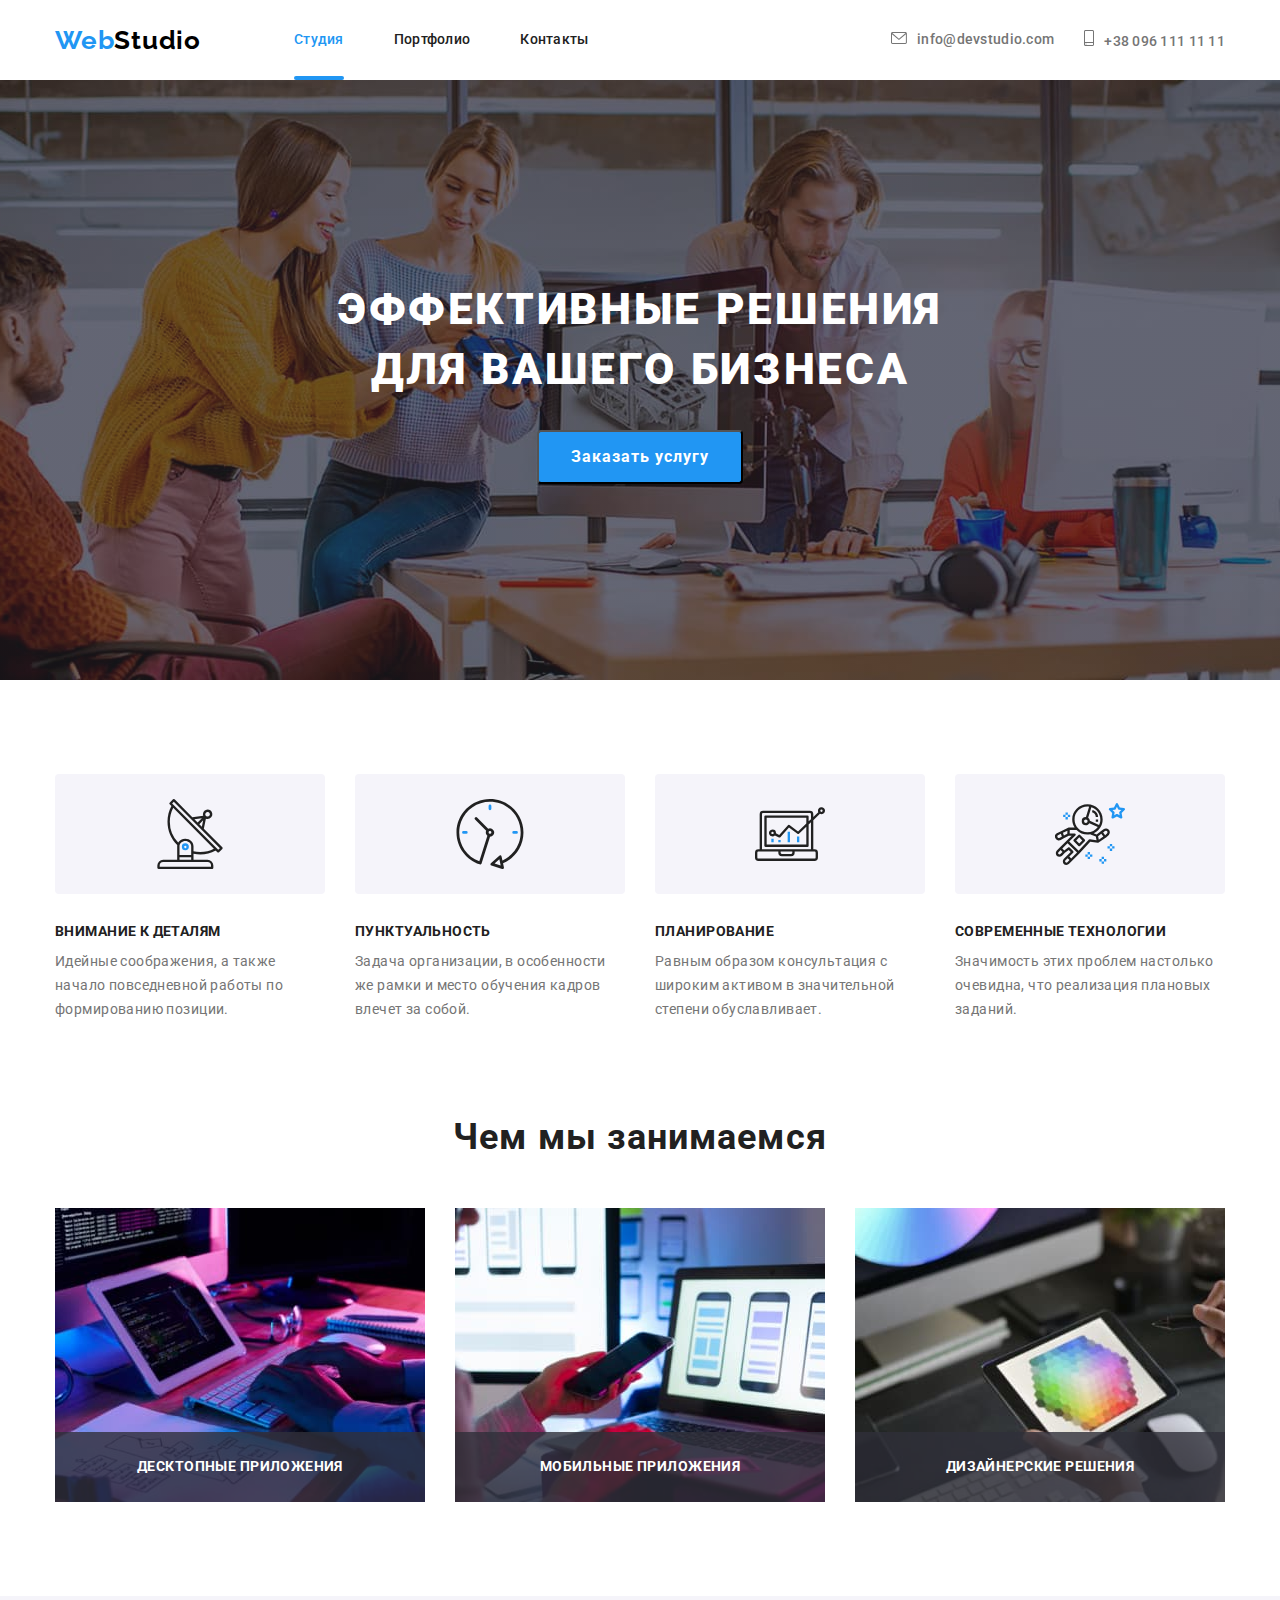
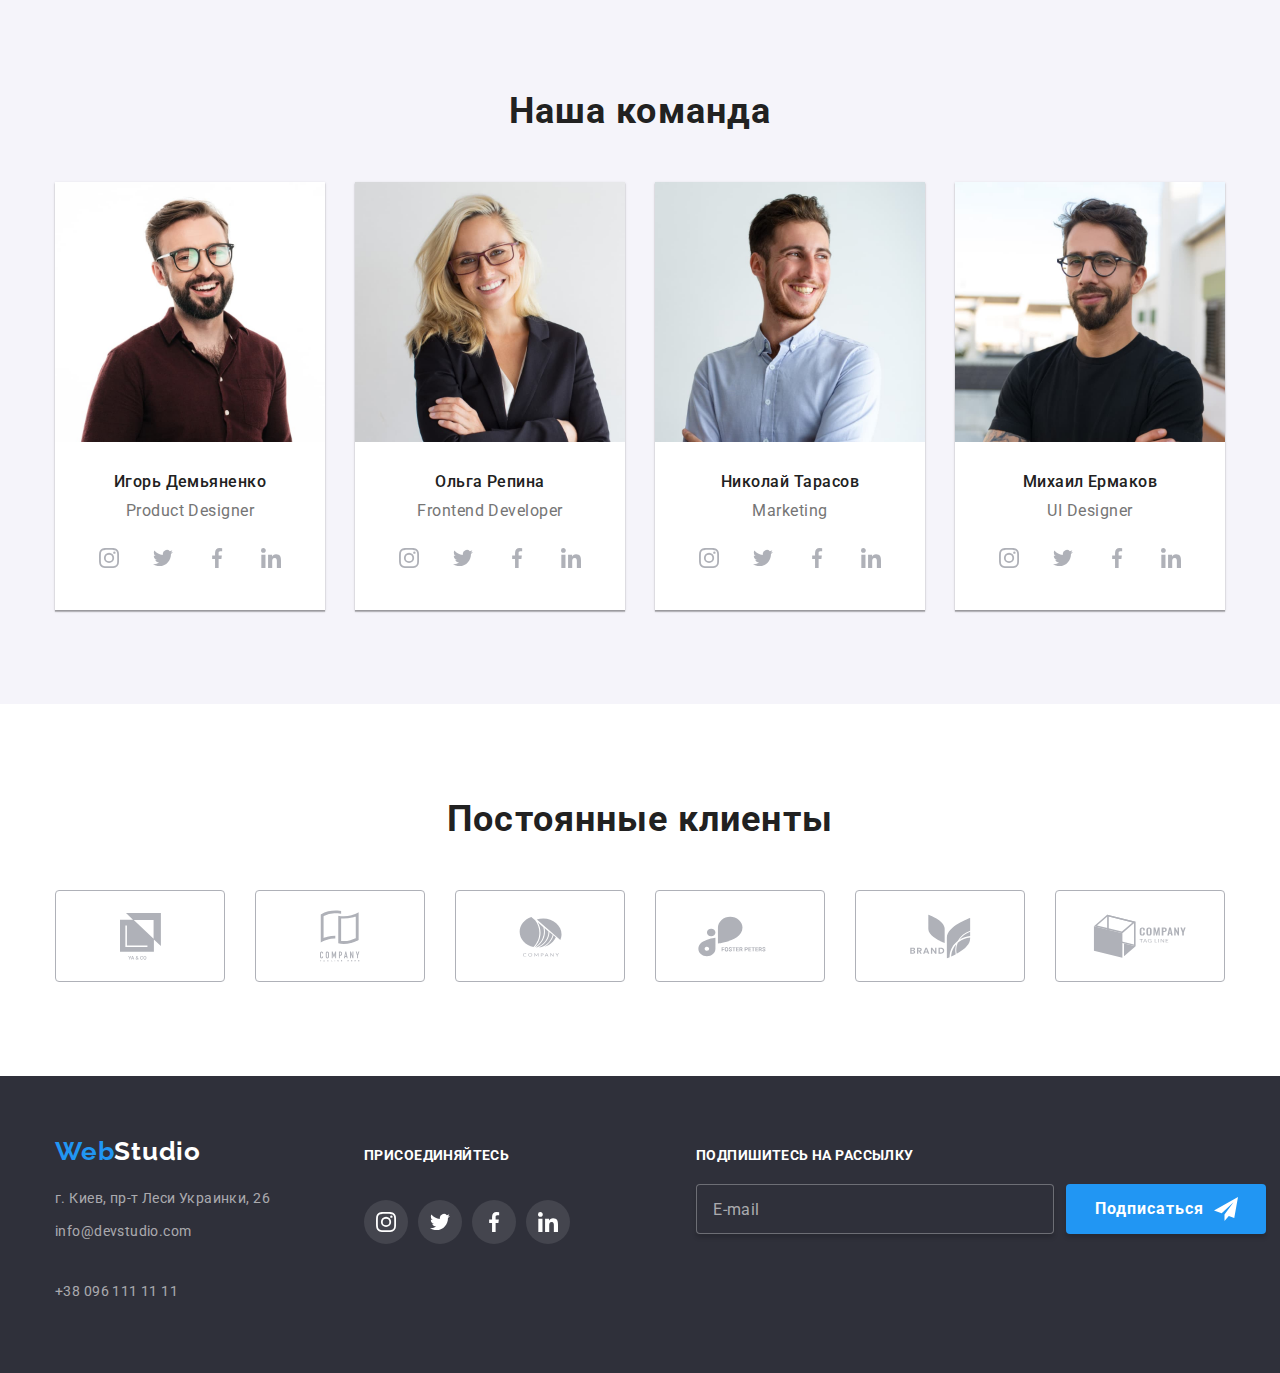
==== commit c5b35960: "добавляет subscription-form по BEM" ====
--- a/index.html
+++ b/index.html
@@ -62,53 +62,53 @@
             <div class="container">
                 <h2 class="visually-hidden">Преимущества</h2>
                 <ul class="feature-list list">
-                    <li class="feature-list-item">
-                        <div class="feature">
-                            <svg class="feature-svg" width="70" height="70">
+                    <li class="feature-list__item">
+                        <div class="feature-list__feature">
+                            <svg class="feature-list__svg" width="70" height="70">
                                 <use href="./images/sprite.svg#icon-antenna"></use>
                             </svg>
                         </div>
-                        <h3 class="feature-title">Внимание к деталям</h3>
-                        <p class="feature-description">
+                        <h3 class="feature-list__title">Внимание к деталям</h3>
+                        <p class="feature-list__description">
                             Идейные соображения, а также
                             начало повседневной работы по
                             формированию позиции.
                         </p>
                     </li>
-                    <li class="feature-list-item">
-                        <div class="feature">
-                            <svg class="feature-svg" width="70" height="70">
+                    <li class="feature-list__item">
+                        <div class="feature-list__feature">
+                            <svg class="feature-list__svg" width="70" height="70">
                                 <use href="./images/sprite.svg#icon-clock"></use>
                             </svg>
                         </div>
-                        <h3 class="feature-title">Пунктуальность</h3>
-                        <p class="feature-description">
+                        <h3 class="feature-list__title">Пунктуальность</h3>
+                        <p class="feature-list__description">
                             Задача организации, в особенности
                             же рамки и место обучения кадров
                             влечет за собой.
                         </p>
                     </li>
-                    <li class="feature-list-item">
-                        <div class="feature">
-                            <svg class="feature-svg" width="70" height="70">
+                    <li class="feature-list__item">
+                        <div class="feature-list__feature">
+                            <svg class="feature-list__svg" width="70" height="70">
                                 <use href="./images/sprite.svg#icon-diagram"></use>
                             </svg>
                         </div>
-                        <h3 class="feature-title">Планирование</h3>
-                        <p class="feature-description">
+                        <h3 class="feature-list__title">Планирование</h3>
+                        <p class="feature-list__description">
                             Равным образом консультация с
                             широким активом в значительной
                             cтепени обуславливает.
                         </p>
                     </li>
-                    <li class="feature-list-item">
-                        <div class="feature">
-                            <svg class="feature-svg" width="70" height="70">
+                    <li class="feature-list__item">
+                        <div class="feature-list__feature">
+                            <svg class="feature-list__svg" width="70" height="70">
                                 <use href="./images/sprite.svg#icon-astronaut"></use>
                             </svg>
                         </div>
-                        <h3 class="feature-title">Современные технологии</h3>
-                        <p class="feature-description">
+                        <h3 class="feature-list__title">Современные технологии</h3>
+                        <p class="feature-list__description">
                             Значимость этих проблем настолько
                             очевидна, что реализация плановых
                             заданий.
@@ -165,31 +165,31 @@
 
                             <ul class="social">
 
-                                <li class="social-list">
-                                    <a class="social-link" href="">
-                                        <svg class="social-svg" width="20" height="20">
+                                <li class="social__list">
+                                    <a class="social__link" href="">
+                                        <svg class="social__svg" width="20" height="20">
                                             <use href="./images/sprite.svg#icon-instagram"></use>
                                         </svg>
                                     </a>
                                 </li>
 
-                                <li class="social-list">
-                                    <a class="social-link" href="">
-                                        <svg class="social-svg" width="20" height="20">
+                                <li class="social__list">
+                                    <a class="social__link" href="">
+                                        <svg class="social__svg" width="20" height="20">
                                             <use href="./images/sprite.svg#icon-twitter"></use>
                                         </svg>
                                     </a>
                                 </li>
-                                <li class="social-list">
-                                    <a class="social-link" href="">
-                                        <svg class="social-svg" width="20" height="20">
+                                <li class="social__list">
+                                    <a class="social__link" href="">
+                                        <svg class="social__svg" width="20" height="20">
                                             <use href="./images/sprite.svg#icon-facebook"></use>
                                         </svg>
                                     </a>
                                 </li>
-                                <li class="social-list">
-                                    <a class="social-link last" href="">
-                                        <svg class="social-svg" width="20" height="20">
+                                <li class="social__list">
+                                    <a class="social__link last" href="">
+                                        <svg class="social__svg" width="20" height="20">
                                             <use href="./images/sprite.svg#icon-linkedin"></use>
                                         </svg>
                                     </a>
@@ -204,30 +204,30 @@
                             <h3 class="team-subtitle">Ольга Репина</h3>
                             <p class="profession" lang="en">Frontend Developer</p>
                             <ul class="social">
-                                <li class="social-list">
-                                    <a class="social-link" href="">
-                                        <svg class="social-svg" width="20" height="20">
+                                <li class="social__list">
+                                    <a class="social__link" href="">
+                                        <svg class="social__svg" width="20" height="20">
                                             <use href="./images/sprite.svg#icon-instagram"></use>
                                         </svg>
                                     </a>
                                 </li>
-                                <li class="social-list">
-                                    <a class="social-link" href="">
-                                        <svg class="social-svg" width="20" height="20">
+                                <li class="social__list">
+                                    <a class="social__link" href="">
+                                        <svg class="social__svg" width="20" height="20">
                                             <use href="./images/sprite.svg#icon-twitter"></use>
                                         </svg>
                                     </a>
                                 </li>
-                                <li class="social-list">
-                                    <a class="social-link" href="">
-                                        <svg class="social-svg" width="20" height="20">
+                                <li class="social__list">
+                                    <a class="social__link" href="">
+                                        <svg class="social__svg" width="20" height="20">
                                             <use href="./images/sprite.svg#icon-facebook"></use>
                                         </svg>
                                     </a>
                                 </li>
-                                <li class="social-list">
-                                    <a class="social-link last" href="">
-                                        <svg class="social-svg" width="20" height="20">
+                                <li class="social__list">
+                                    <a class="social__link last" href="">
+                                        <svg class="social__svg" width="20" height="20">
                                             <use href="./images/sprite.svg#icon-linkedin"></use>
                                         </svg>
                                     </a>
@@ -242,30 +242,30 @@
                             <h3 class="team-subtitle">Николай Тарасов</h3>
                             <p class="profession" lang="en">Marketing</p>
                             <ul class="social">
-                                <li class="social-list">
-                                    <a class="social-link" href="">
-                                        <svg class="social-svg" width="20" height="20">
+                                <li class="social__list">
+                                    <a class="social__link" href="">
+                                        <svg class="social__svg" width="20" height="20">
                                             <use href="./images/sprite.svg#icon-instagram"></use>
                                         </svg>
                                     </a>
                                 </li>
-                                <li class="social-list">
-                                    <a class="social-link" href="">
-                                        <svg class="social-svg" width="20" height="20">
+                                <li class="social__list">
+                                    <a class="social__link" href="">
+                                        <svg class="social__svg" width="20" height="20">
                                             <use href="./images/sprite.svg#icon-twitter"></use>
                                         </svg>
                                     </a>
                                 </li>
-                                <li class="social-list">
-                                    <a class="social-link" href="">
-                                        <svg class="social-svg" width="20" height="20">
+                                <li class="social__list">
+                                    <a class="social__link" href="">
+                                        <svg class="social__svg" width="20" height="20">
                                             <use href="./images/sprite.svg#icon-facebook"></use>
                                         </svg>
                                     </a>
                                 </li>
-                                <li class="social-list">
-                                    <a class="social-link last" href="">
-                                        <svg class="social-svg" width="20" height="20">
+                                <li class="social__list">
+                                    <a class="social__link last" href="">
+                                        <svg class="social__svg" width="20" height="20">
                                             <use href="./images/sprite.svg#icon-linkedin"></use>
                                         </svg>
                                     </a>
@@ -280,30 +280,30 @@
                             <h3 class="team-subtitle">Михаил Ермаков</h3>
                             <p class="profession" lang="en">UI Designer</p>
                             <ul class="social">
-                                <li class="social-list">
-                                    <a class="social-link" href="">
-                                        <svg class="social-svg" width="20" height="20">
+                                <li class="social__list">
+                                    <a class="social__link" href="">
+                                        <svg class="social__svg" width="20" height="20">
                                             <use href="./images/sprite.svg#icon-instagram"></use>
                                         </svg>
                                     </a>
                                 </li>
-                                <li class="social-list">
-                                    <a class="social-link" href="">
-                                        <svg class="social-svg" width="20" height="20">
+                                <li class="social__list">
+                                    <a class="social__link" href="">
+                                        <svg class="social__svg" width="20" height="20">
                                             <use href="./images/sprite.svg#icon-twitter"></use>
                                         </svg>
                                     </a>
                                 </li>
-                                <li class="social-list">
-                                    <a class="social-link" href="">
-                                        <svg class="social-svg" width="20" height="20">
+                                <li class="social__list">
+                                    <a class="social__link" href="">
+                                        <svg class="social__svg" width="20" height="20">
                                             <use href="./images/sprite.svg#icon-facebook"></use>
                                         </svg>
                                     </a>
                                 </li>
-                                <li class="social-list">
-                                    <a class="social-link last" href="">
-                                        <svg class="social-svg" width="20" height="20">
+                                <li class="social__list">
+                                    <a class="social__link last" href="">
+                                        <svg class="social__svg" width="20" height="20">
                                             <use href="./images/sprite.svg#icon-linkedin"></use>
                                         </svg>
                                     </a>
@@ -368,23 +368,23 @@
     <footer class="footer">
         <div class="container">
             <!-- <div class="footer-blok"> -->
-            <div class="footer-blok">
-                <div class="address-blok">
+            <div class="footer__blok">
+                <div class="footer__address-blok">
                     <a class="logo futer-logo" href="./index.html"><span class="logo--span">Web</span>Studio</a>
                     <address class="address">
-                        <ul class="address-list list">
-
-                            <li class="address-list-item">
-                                <a class="address-list-link link" href="https://goo.gl/maps/vD9bHyXzmeHu5Eb17"
+                        <ul class="footer__address-list list">
+
+                            <li class="footer__list-item">
+                                <a class="footer__list-link link" href="https://goo.gl/maps/vD9bHyXzmeHu5Eb17"
                                     target="_blank" rel="noopener noreferrer" class="link">
                                     г. Киев, пр-т Леси Украинки, 26</a>
                             </li>
-                            <li class="address-list-item">
-                                <a class="contacts-list-link link" href="mailto:info@devstudio.com"
+                            <li class="footer__list-item">
+                                <a class="footer__list-link link" href="mailto:info@devstudio.com"
                                     class="link contacts">info@devstudio.com</a><br />
                             </li>
-                            <li class="address-list-item">
-                                <a class="contacts-list-link link" href="tel:+380961111111" class="link contacts">+38
+                            <li class="footer__list-item">
+                                <a class="footer__list-link link" href="tel:+380961111111" class="link contacts">+38
                                     096 111 11
                                     11</a>
                             </li>
@@ -393,33 +393,33 @@
 
                     </address>
                 </div>
-                <div class="invitation-blok">
-                    <p class="invitation">Присоединяйтесь</p>
+                <div class="footer__invitation-blok">
+                    <p class="footer__invitation">Присоединяйтесь</p>
                     <ul class="social network">
-                        <li class="social-list">
-                            <a class="social-link network-link" href="">
-                                <svg class="social-svg network-svg" width="20" height="20">
+                        <li class="social__list">
+                            <a class="social__link network__link" href="">
+                                <svg class="social__svg network__svg" width="20" height="20">
                                     <use href="./images/sprite.svg#icon-instagram"></use>
                                 </svg>
                             </a>
                         </li>
-                        <li class="social-list">
-                            <a class="social-link network-link " href="">
-                                <svg class="social-svg network-svg" width="20" height="20">
+                        <li class="social__list">
+                            <a class="social__link network__link " href="">
+                                <svg class="social__svg network__svg" width="20" height="20">
                                     <use href="./images/sprite.svg#icon-twitter"></use>
                                 </svg>
                             </a>
                         </li>
-                        <li class="social-list ">
-                            <a class="social-link network-link" href="">
-                                <svg class="social-svg network-svg" width="20" height="20">
+                        <li class="social__list ">
+                            <a class="social__link network__link" href="">
+                                <svg class="social__svg network__svg" width="20" height="20">
                                     <use href="./images/sprite.svg#icon-facebook"></use>
                                 </svg>
                             </a>
                         </li>
-                        <li class="social-list">
-                            <a class="social-link network-link" href="">
-                                <svg class="social-svg network-svg" width="20" height="20">
+                        <li class="social__list">
+                            <a class="social__link network__link" href="">
+                                <svg class="social__svg network__svg" width="20" height="20">
                                     <use href="./images/sprite.svg#icon-linkedin"></use>
                                 </svg>
                             </a>
@@ -430,12 +430,12 @@
                 <!-- -Subscription-form- -->
                 <form class="subscription-form" autocomplete="off">
                     <div class="subscription-blok">
-                        <label for="e-mail" class="footer-label">ПОДПИШИТЕСЬ НА РАССЫЛКУ</label>
-                        <div class="newsletter-blok">
-                            <input class="footer-input" type="email" name="email" id="e-mail" placeholder="E-mail" />
-                            <button class="footer-button" type="submit">
+                        <label for="e-mail" class="subscription-blok__label">ПОДПИШИТЕСЬ НА РАССЫЛКУ</label>
+                        <div class="subscription-blok__cell">
+                            <input class="subscription-blok__input" type="email" name="email" id="e-mail" placeholder="E-mail" />
+                            <button class="subscription-blok__button" type="submit">
                                 Подписаться
-                                <div class="icon-send">
+                                <div class="subscription-blok__icon">
                                     <svg width="24" height="24">
                                         <use href="./images/sprite.svg#icon-icon-send"></use>
                                     </svg>
--- a/css/main.min.css
+++ b/css/main.min.css
@@ -1,2 +1,2 @@
-:root{--main-font: "Roboto", sans-serif;--secondary-font: "Raleway", sans-serif;--primary-text-color: #757575;--title-text-color: #212121;--accent-color: #2196f3;--primary-white-color: #ffffff}.visually-hidden{position:absolute !important;clip:rect(1px 1px 1px 1px);clip:rect(1px, 1px, 1px, 1px);padding:0 !important;border:0 !important;height:1px !important;width:1px !important;overflow:hidden}h1,h2,h3,h4,h5,h6,p{margin-top:0;margin-bottom:0}ul,ol{padding:0;margin:0;list-style:none}img{display:block}.list{list-style:none}.link{text-decoration:none}.list{padding:0;margin:0;list-style:none}body{color:var(--primary-text-color);font-family:var(--main-font)}section{padding-top:94px;padding-bottom:94px}.container{width:1200px;margin:0 auto;padding-left:15px;padding-right:15px}.logo{font-family:var(--secondary-font);font-style:normal;color:#000000;font-weight:700;font-size:26px;line-height:1.19;letter-spacing:0.03em;margin-right:93px}.logo--span{color:var(--accent-color)}.futer-logo{display:block;font-family:var(--secondary-font);color:var(--primary-white-color);font-weight:700;font-size:26px;line-height:1.19;letter-spacing:0.03em;text-decoration:none;margin-bottom:20px}.modal-button{color:var(--primary-white-color);font-weight:700;font-size:16px;line-height:1.87;letter-spacing:0.06em;align-items:center;text-align:center;border-radius:4px;background-color:var(--accent-color);cursor:pointer;padding:10px 32px}.backdrop{position:fixed;width:100%;height:100%;top:0;left:0;opacity:1;background-color:rgba(0,0,0,0.2);transition:opacity 250ms cubic-bezier(0.4, 0, 0.2, 1)}.backdrop.is-hidden{opacity:0;pointer-events:none;visibility:hidden}.backdrop.is-hidden .modal{transform:translate(-50%, -50%) scale(0.5)}.modal{position:absolute;width:528px;height:581px;top:50%;left:50%;padding:8px;border-radius:4px;background-color:var(--primary-white-color);transform:translate(-50%, -50%) scale(1);transition:transform 250ms cubic-bezier(0.4, 0, 0.2, 1)}.close-button{display:block;width:30px;height:30px;margin-left:auto;align-items:center;text-align:center;border-radius:50%;border:1px solid rgba(0,0,0,0.1);background-color:var(--primary-white-color);cursor:pointer}.close-button:hover,.close-button:focus{color:var(--accent-color)}.close-svg{fill:currentColor;transition:color 250ms cubic-bezier(0.4, 0, 0.2, 1)}.contact-form{display:flex;flex-direction:column;width:448px;margin:0 auto}.form-head{font-weight:700;font-size:20px;line-height:1.15;text-align:center;font-style:normal;letter-spacing:0.03em;color:var(--title-text-color);margin-bottom:12px}.form-label{font-weight:400;font-size:12px;line-height:1.17;font-style:normal;letter-spacing:0.01em;color:var(--primary-text-color);margin-bottom:10px}.modal-form-input-wrapper{position:relative;display:block;margin-top:4px}.contact-form-input{width:100%;height:40px;border:1px solid rgba(33,33,33,0.2);box-sizing:border-box;border-radius:4px;padding-left:42px;transition:border-color 250ms cubic-bezier(0.4, 0, 0.2, 1)}.contact-form-input:focus{border-color:var(--accent-color);outline:none}.form-icon{position:absolute;top:50%;left:12px;transform:translateY(-50%);display:block;fill:var(--title-text-color);transition:fill 250ms cubic-bezier(0.4, 0, 0.2, 1)}.contact-form-input:focus+.form-icon{fill:var(--accent-color)}.contact-form-message{width:100%;height:120px;margin-top:4px;border:1px solid rgba(33,33,33,0.2);border-radius:4px;box-sizing:border-box;outline:none;padding:12px 16px;resize:none;transition:border-color 250ms cubic-bezier(0.4, 0, 0.2, 1)}.contact-form-message::placeholder{font-weight:400;font-size:12px;line-height:1.17;letter-spacing:0.01em;color:rgba(117,117,117,0.5);font-style:normal;font-weight:normal}.contact-form-message:focus{outline:none;border-color:var(--accent-color)}.checkbox-label{margin-top:20px;font-weight:400;font-size:14px;line-height:1.71;letter-spacing:0.03em;color:var(--primary-text-color);cursor:pointer}.checkbox-icon{display:inline-block;width:16px;height:15px;margin-left:12px;margin-right:8px;border-radius:2px;border:2px solid var(--title-text-color);transition:transform 250ms cubic-bezier(0.4, 0, 0.2, 1)}.modal-checkbox:checked+.checkbox-icon{border-color:transparent;background-color:var(--accent-color);background-image:url("../images/icon-check.svg");background-origin:border-box;background-size:contain;border:0}.modal-checkbox:focus+.checkbox-icon{border-color:var(--accent-color)}.conditions-link{color:var(--accent-color)}.submit-button{display:block;margin:0 auto;width:200px;height:50px;font-weight:700;font-size:16px;line-height:1.87;color:var(--primary-white-color);letter-spacing:0.06em;background-color:var(--accent-color);border:none;box-shadow:0px 4px 4px rgba(0,0,0,0.15);border-radius:4px;cursor:pointer;margin-top:30px}.social{display:flex;align-items:center;padding-top:16px;fill:currentColor;margin-left:32px;margin-right:32px}.social-link{display:flex;width:44px;height:44px;border-radius:50%;justify-content:center;align-items:center;color:#afb1b8;margin-right:10px;transition:background-color 250ms cubic-bezier(0.4, 0, 0.2, 1)}.social-link:hover,.social-link:focus{color:var(--primary-white-color);background-color:var(--accent-color)}.social-svg{fill:currentColor;transition:fill 250ms cubic-bezier(0.4, 0, 0.2, 1)}.social-svg:hover,.social-svg:focus{fill:#ffffff}.last{margin-right:0px}.network{margin-left:0}.network-link{color:var(--primary-white-color);background-color:rgba(255,255,255,0.1);margin-right:10px;transition:color 250ms cubic-bezier(0.4, 0, 0.2, 1),background-color 250ms cubic-bezier(0.4, 0, 0.2, 1)}.network-link:hover,.network-link:focus{color:var(--primary-white-color);background-color:var(--accent-color)}.network-svg{fill:var(--primary-white-color)}.portfolio-header{border-bottom:1px solid #ececec}.container-nav{display:flex;align-items:center}.navigation{display:flex;align-items:center}.menu-list{display:flex;align-items:center}.menu-list .menu-item:not(:last-child){margin-right:50px}.menu-link{display:block;color:var(--title-text-color);font-weight:500;font-size:14px;line-height:1.14;letter-spacing:0.02em;padding-top:32px;padding-bottom:32px;position:relative;transition:color 250ms cubic-bezier(0.4, 0, 0.2, 1)}.menu-link:hover,.menu-link:focus{color:var(--accent-color)}.current{color:var(--accent-color)}.current::after{content:"";position:absolute;bottom:0;left:0;display:block;width:100%;height:4px;border-radius:2px;background-color:var(--accent-color);transition:transform 250ms cubic-bezier(0.4, 0, 0.2, 1)}.auth-nav{display:flex;align-items:center;margin-left:auto}.auth-nav__item{align-items:center;justify-content:center;margin-left:30px}.auth-nav__item:first-child{margin-left:0px}.auth-nav__link{color:var(--primary-text-color);font-weight:500;font-size:14px;line-height:1.14;letter-spacing:0.02em;display:block;align-items:center;transition:color 250ms cubic-bezier(0.4, 0, 0.2, 1)}.auth-nav__link:hover,.auth-nav__lik:focus{color:var(--accent-color)}.auth-nav__link:hover,.auth-nav__lik:focus{fill:var(--accent-color)}.nav-svg{fill:currentColor;margin-right:10px;transition:fill 250ms cubic-bezier(0.4, 0, 0.2, 1)}.nav-svg .nav-svg:hover,.nav-svg .nav-svg:focus{fill:var(--accent-color)}.hero{background:#2f303a;text-align:center;padding-top:200px;padding-bottom:200px;max-width:1600px;height:600px;margin-left:auto;margin-right:auto;background-image:linear-gradient(rgba(47,48,58,0.4), rgba(47,48,58,0.4)),url("../images/hero.jpg");background-repeat:no-repeat;background-position:center;background-size:cover}.hero__title{color:var(--primary-white-color);font-weight:900;font-size:44px;line-height:1.36;letter-spacing:0.06em;text-transform:uppercase;text-align:center;margin-bottom:30px}.feature-list{display:flex;margin-left:-30px;margin-top:-30px}.feature-list-item{flex-basis:calc((100% - 120px) / 4);margin-left:30px;margin-top:30px}.feature-title{color:var(--title-text-color);font-weight:700;font-size:14px;line-height:1.14;letter-spacing:0.03em;text-transform:uppercase;margin-bottom:10px}.feature-description{font-size:14px;line-height:1.71;letter-spacing:0.03em}.advantages{padding-bottom:0px}.feature{display:flex;justify-content:center;align-items:center;width:270px;height:120px;background:#f5f4fa;border-radius:4px;margin-bottom:30px}.feature-svg{background-repeat:no-repeat;background-position:center;background-size:cover}.promo-title{color:var(--title-text-color);font-weight:700;font-size:36px;line-height:1.17;text-align:center;letter-spacing:0.03em;margin-bottom:50px}.promo-link-list{display:flex;margin-left:-30px;margin-top:-30px}.promo-link-list-item{flex-basis:calc((100% - 90px) / 3);margin-left:30px;margin-top:30px}.promo-div{position:relative}.promo-text{color:var(--primary-white-color);font-weight:700;font-size:14px;line-height:1.14;text-align:center;letter-spacing:0.03em;text-transform:uppercase;position:absolute;bottom:0;left:0;margin:0px;width:100%;height:70px;display:flex;justify-content:center;align-items:center;background-color:rgba(47,48,58,0.8)}.team{background:#f5f4fa}.team-title{color:var(--title-text-color);font-weight:700;font-size:36px;line-height:1.17;text-align:center;letter-spacing:0.03em;margin-bottom:50px}.team-link-list{display:flex;margin-left:-30px;margin-top:-30px}.team-link-list-item{flex-basis:calc((100% - 120px) / 4);background-color:var(--primary-white-color);margin-left:30px;margin-top:30px;box-shadow:0px 1px 3px rgba(0,0,0,0.12),0px 1px 1px rgba(0,0,0,0.14),0px 2px 1px rgba(0,0,0,0.2)}.team-subtitle{color:var(--title-text-color);font-weight:500;font-size:16px;line-height:1.19;text-align:center;letter-spacing:0.03em;margin-bottom:10px}.profession{font-size:16px;line-height:1.19;text-align:center;letter-spacing:0.03em}.team-div{padding-top:30px;padding-bottom:30px}.clients-title{color:var(--title-text-color);font-weight:700;font-size:36px;line-height:1.17;text-align:center;letter-spacing:0.03em;margin-bottom:50px}.clients-list{display:flex;align-items:center;justify-content:space-between}.clients-link{display:flex;width:170px;height:92px;justify-content:center;align-items:center;border:1px solid #afb1b8;border-radius:4px;color:#afb1b8;transition:color 250ms cubic-bezier(0.4, 0, 0.2, 1),border 250ms cubic-bezier(0.4, 0, 0.2, 1)}.clients-link:hover,.clients-link:focus{color:var(--accent-color);border-color:var(--accent-color)}.clients-svg{fill:currentColor;transition:fill 250ms cubic-bezier(0.4, 0, 0.2, 1)}.clients-svg:hover,.clients-svg:focus{fill:var(--accent-color)}.footer{background-color:#2f303a;padding-top:60px;padding-bottom:60px}.address-list-link{display:block;color:var(--primary-white-color);font-style:normal;font-size:14px;line-height:1.71;letter-spacing:0.03em;margin-bottom:9px;transition:color 250ms cubic-bezier(0.4, 0, 0.2, 1)}.address-list-link:hover,.address-list-link:focus{color:var(--accent-color)}.contacts-list-link{color:rgba(255,255,255,0.6);font-weight:400;font-style:normal;font-size:14px;line-height:1.71;letter-spacing:0.03em;transition:color 250ms cubic-bezier(0.4, 0, 0.2, 1)}.contacts-list-link:hover,.contacts-list-link:focus{color:var(--accent-color)}.address-list-item:not(:last-child){margin-bottom:9px}.invitation{font-size:14px;font-weight:700;line-height:1.14;letter-spacing:0.03em;color:var(--primary-white-color);text-transform:uppercase;margin-bottom:20px}.footer-blok{display:flex;align-items:baseline}.address-blok{display:block}.invitation-blok{margin-left:70px}.subscription-blok{display:flex;flex-direction:column;margin-left:84px}.footer-label{font-size:14px;font-weight:700;line-height:1.14;letter-spacing:0.03em;color:var(--primary-white-color);text-transform:uppercase;margin-bottom:20px}.newsletter-blok{display:flex}.footer-input{width:358px;height:50px;padding:0px;padding-left:16px;margin-right:12px;box-sizing:border-box;border:1px solid rgba(255,255,255,0.3);border-radius:4px;box-shadow:0px 4px 4px rgba(0,0,0,0.15);background-color:#2f303a;outline:none;font-style:normal;font-weight:normal;font-size:16px;line-height:1.25;letter-spacing:0.03em;color:var(--primary-white-color)}.footer-input::placeholder{color:rgba(255,255,255,0.6)}.footer-button{display:flex;justify-content:center;align-items:center;width:200px;height:50px;background-color:var(--accent-color);border:0px;box-shadow:0px 4px 4px rgba(0,0,0,0.15);border-radius:4px;padding-left:29px;padding-top:10px;padding-right:28px;padding-bottom:10px;font-style:normal;font-weight:700;font-size:16px;line-height:1.87;letter-spacing:0.06em;color:var(--primary-white-color);text-align:center}.icon-send{display:flex;margin-left:10px;fill:var(--primary-white-color)}.button-nav{display:flex;align-items:center;margin-bottom:50px;justify-content:center}.button-nav .button-nav-item:not(:last-child){margin-right:8px}.button-nav .nav-button{color:var(--title-text-color);background:#f5f4fa;font-weight:500;font-size:16px;line-height:1.62;text-align:center;letter-spacing:0.03em;cursor:pointer;border:transparent;border-radius:4px;padding:6px 22px;transition:color 250ms cubic-bezier(0.4, 0, 0.2, 1),background 250ms cubic-bezier(0.4, 0, 0.2, 1),box-shadow 250ms cubic-bezier(0.4, 0, 0.2, 1)}.nav-button:hover,.nav-button:focus{color:var(--primary-white-color);background:var(--accent-color);box-shadow:0px 2px 2px rgba(0,0,0,0.12),0px 1px 2px rgba(0,0,0,0.08),0px 3px 1px rgba(61,38,38,0.1)}.work-list{display:flex;flex-wrap:wrap;margin-left:-30px;margin-top:-30px}.work-list-item{flex-basis:calc((100% - 90px) / 3);margin-left:30px;margin-top:30px;transition:box-shadow 250ms cubic-bezier(0.4, 0, 0.2, 1)}.work-list-item:hover{box-shadow:1px 4px 6px rgba(0,0,0,0.16),0px 4px 4px rgba(0,0,0,0.06),0px 1px 1px rgba(0,0,0,0.12);cursor:pointer}.work-list-title{color:var(--title-text-color);font-weight:700;font-size:18px;line-height:2;letter-spacing:0.06em;margin-bottom:4px}.work-list-text{font-size:16px;line-height:1.87;letter-spacing:0.03em}.border-list{border-right:1px solid #eeeeee;border-bottom:1px solid #eeeeee;border-left:1px solid #eeeeee;padding-top:20px;padding-right:24px;padding-bottom:20px;padding-left:24px}.work-thumd{position:relative;height:294px;width:370px;overflow:hidden}.work-description{position:absolute;bottom:0;left:0;margin:0;padding:63px 24px;width:100%;height:294px;display:flex;align-items:center;color:var(--primary-white-color);font-weight:400;font-size:18px;line-height:1.55;text-align:left;vertical-align:top;letter-spacing:0.03em;background-color:rgba(33,150,243,0.9);transform:translateY(100%);opacity:0;transition:transform 250ms cubic-bezier(0.4, 0, 0.2, 1),opacity 250ms cubic-bezier(0.4, 0, 0.2, 1)}.work-list-link:hover .work-description{transform:translateY(0);opacity:1}
+:root{--main-font: "Roboto", sans-serif;--secondary-font: "Raleway", sans-serif;--primary-text-color: #757575;--title-text-color: #212121;--accent-color: #2196f3;--primary-white-color: #ffffff}.visually-hidden{position:absolute !important;clip:rect(1px 1px 1px 1px);clip:rect(1px, 1px, 1px, 1px);padding:0 !important;border:0 !important;height:1px !important;width:1px !important;overflow:hidden}h1,h2,h3,h4,h5,h6,p{margin-top:0;margin-bottom:0}ul,ol{padding:0;margin:0;list-style:none}img{display:block}.list{list-style:none}.link{text-decoration:none}.list{padding:0;margin:0;list-style:none}body{color:var(--primary-text-color);font-family:var(--main-font)}section{padding-top:94px;padding-bottom:94px}.container{width:1200px;margin:0 auto;padding-left:15px;padding-right:15px}.logo{font-family:var(--secondary-font);font-style:normal;color:#000000;font-weight:700;font-size:26px;line-height:1.19;letter-spacing:0.03em;margin-right:93px}.logo--span{color:var(--accent-color)}.futer-logo{display:block;color:var(--primary-white-color);text-decoration:none;margin-bottom:20px}.modal-button{color:var(--primary-white-color);font-weight:700;font-size:16px;line-height:1.87;letter-spacing:0.06em;align-items:center;text-align:center;border-radius:4px;background-color:var(--accent-color);cursor:pointer;padding:10px 32px}.backdrop{position:fixed;width:100%;height:100%;top:0;left:0;opacity:1;background-color:rgba(0,0,0,0.2);transition:opacity 250ms cubic-bezier(0.4, 0, 0.2, 1)}.backdrop.is-hidden{opacity:0;pointer-events:none;visibility:hidden}.modal{position:absolute;width:528px;height:581px;top:50%;left:50%;padding:8px;border-radius:4px;background-color:var(--primary-white-color);transform:translate(-50%, -50%) scale(1);transition:transform 250ms cubic-bezier(0.4, 0, 0.2, 1)}.backdrop.is-hidden .modal{transform:translate(-50%, -50%) scale(0.5)}.close-button{display:block;width:30px;height:30px;margin-left:auto;align-items:center;text-align:center;border-radius:50%;border:1px solid rgba(0,0,0,0.1);background-color:var(--primary-white-color);cursor:pointer}.close-button:hover,.close-button:focus{color:var(--accent-color)}.close-svg{fill:currentColor;transition:color 250ms cubic-bezier(0.4, 0, 0.2, 1)}.contact-form{display:flex;flex-direction:column;width:448px;margin:0 auto}.form-head{font-weight:700;font-size:20px;line-height:1.15;text-align:center;font-style:normal;letter-spacing:0.03em;color:var(--title-text-color);margin-bottom:12px}.form-label{font-weight:400;font-size:12px;line-height:1.17;font-style:normal;letter-spacing:0.01em;color:var(--primary-text-color);margin-bottom:10px}.modal-form-input-wrapper{position:relative;display:block;margin-top:4px}.contact-form-input{width:100%;height:40px;border:1px solid rgba(33,33,33,0.2);box-sizing:border-box;border-radius:4px;padding-left:42px;transition:border-color 250ms cubic-bezier(0.4, 0, 0.2, 1)}.contact-form-input:focus{border-color:var(--accent-color);outline:none}.form-icon{position:absolute;top:50%;left:12px;transform:translateY(-50%);display:block;fill:var(--title-text-color);transition:fill 250ms cubic-bezier(0.4, 0, 0.2, 1)}.contact-form-input:focus+.form-icon{fill:var(--accent-color)}.contact-form-message{width:100%;height:120px;margin-top:4px;border:1px solid rgba(33,33,33,0.2);border-radius:4px;box-sizing:border-box;outline:none;padding:12px 16px;resize:none;transition:border-color 250ms cubic-bezier(0.4, 0, 0.2, 1)}.contact-form-message::placeholder{font-weight:400;font-size:12px;line-height:1.17;letter-spacing:0.01em;color:rgba(117,117,117,0.5);font-style:normal;font-weight:normal}.contact-form-message:focus{outline:none;border-color:var(--accent-color)}.checkbox-label{margin-top:20px;font-weight:400;font-size:14px;line-height:1.71;letter-spacing:0.03em;color:var(--primary-text-color);cursor:pointer}.checkbox-icon{display:inline-block;width:16px;height:15px;margin-left:12px;margin-right:8px;border-radius:2px;border:2px solid var(--title-text-color);transition:transform 250ms cubic-bezier(0.4, 0, 0.2, 1)}.modal-checkbox:checked+.checkbox-icon{border-color:transparent;background-color:var(--accent-color);background-image:url("../images/icon-check.svg");background-origin:border-box;background-size:contain;border:0}.modal-checkbox:focus+.checkbox-icon{border-color:var(--accent-color)}.conditions-link{color:var(--accent-color)}.submit-button{display:block;margin:0 auto;width:200px;height:50px;font-weight:700;font-size:16px;line-height:1.87;color:var(--primary-white-color);letter-spacing:0.06em;background-color:var(--accent-color);border:none;box-shadow:0px 4px 4px rgba(0,0,0,0.15);border-radius:4px;cursor:pointer;margin-top:30px}.social{display:flex;align-items:center;padding-top:16px;fill:currentColor;margin-left:32px;margin-right:32px}.social__link{display:flex;width:44px;height:44px;border-radius:50%;justify-content:center;align-items:center;color:#afb1b8;margin-right:10px;transition:background-color 250ms cubic-bezier(0.4, 0, 0.2, 1)}.social__link:hover,.social__link:focus{color:var(--primary-white-color);background-color:var(--accent-color)}.social__svg{fill:currentColor;transition:fill 250ms cubic-bezier(0.4, 0, 0.2, 1)}.social__svg:hover,.social__svg:focus{fill:#ffffff}.last{margin-right:0px}.network{margin-left:0}.network__link{color:var(--primary-white-color);background-color:rgba(255,255,255,0.1);transition:color 250ms cubic-bezier(0.4, 0, 0.2, 1),background-color 250ms cubic-bezier(0.4, 0, 0.2, 1)}.network__link:hover,.network__link:focus{color:var(--primary-white-color);background-color:var(--accent-color)}.network-svg{fill:var(--primary-white-color)}.subscription-blok{display:flex;flex-direction:column;margin-left:84px}.subscription-blok__label{font-size:14px;font-weight:700;line-height:1.14;letter-spacing:0.03em;color:var(--primary-white-color);text-transform:uppercase;margin-bottom:20px}.subscription-blok__cell{display:flex}.subscription-blok__input{width:358px;height:50px;padding:0px;padding-left:16px;margin-right:12px;box-sizing:border-box;border:1px solid rgba(255,255,255,0.3);border-radius:4px;box-shadow:0px 4px 4px rgba(0,0,0,0.15);background-color:#2f303a;outline:none;font-style:normal;font-weight:normal;font-size:16px;line-height:1.25;letter-spacing:0.03em;color:var(--primary-white-color)}.subscription-blok__input::placeholder{color:rgba(255,255,255,0.6)}.subscription-blok__button{display:flex;justify-content:center;align-items:center;width:200px;height:50px;background-color:var(--accent-color);border:0px;box-shadow:0px 4px 4px rgba(0,0,0,0.15);border-radius:4px;padding-left:29px;padding-top:10px;padding-right:28px;padding-bottom:10px;font-style:normal;font-weight:700;font-size:16px;line-height:1.87;letter-spacing:0.06em;color:var(--primary-white-color);text-align:center}.subscription-blok__icon{display:flex;margin-left:10px;fill:var(--primary-white-color)}.portfolio-header{border-bottom:1px solid #ececec}.container-nav{display:flex;align-items:center}.navigation{display:flex;align-items:center}.menu-list{display:flex;align-items:center}.menu-list .menu-item:not(:last-child){margin-right:50px}.menu-link{display:block;color:var(--title-text-color);font-weight:500;font-size:14px;line-height:1.14;letter-spacing:0.02em;padding-top:32px;padding-bottom:32px;position:relative;transition:color 250ms cubic-bezier(0.4, 0, 0.2, 1)}.menu-link:hover,.menu-link:focus{color:var(--accent-color)}.current{color:var(--accent-color)}.current::after{content:"";position:absolute;bottom:0;left:0;display:block;width:100%;height:4px;border-radius:2px;background-color:var(--accent-color);transition:transform 250ms cubic-bezier(0.4, 0, 0.2, 1)}.auth-nav{display:flex;align-items:center;margin-left:auto}.auth-nav__item{align-items:center;justify-content:center;margin-left:30px}.auth-nav__item:first-child{margin-left:0px}.auth-nav__link{color:var(--primary-text-color);font-weight:500;font-size:14px;line-height:1.14;letter-spacing:0.02em;display:block;align-items:center;transition:color 250ms cubic-bezier(0.4, 0, 0.2, 1)}.auth-nav__link:hover,.auth-nav__lik:focus{color:var(--accent-color)}.auth-nav__link:hover,.auth-nav__lik:focus{fill:var(--accent-color)}.nav-svg{fill:currentColor;margin-right:10px;transition:fill 250ms cubic-bezier(0.4, 0, 0.2, 1)}.nav-svg .nav-svg:hover,.nav-svg .nav-svg:focus{fill:var(--accent-color)}.hero{background:#2f303a;text-align:center;padding-top:200px;padding-bottom:200px;max-width:1600px;height:600px;margin-left:auto;margin-right:auto;background-image:linear-gradient(rgba(47,48,58,0.4), rgba(47,48,58,0.4)),url("../images/hero.jpg");background-repeat:no-repeat;background-position:center;background-size:cover}.hero__title{color:var(--primary-white-color);font-weight:900;font-size:44px;line-height:1.36;letter-spacing:0.06em;text-transform:uppercase;text-align:center;margin-bottom:30px}.feature-list{display:flex;margin-left:-30px;margin-top:-30px}.feature-list__item{flex-basis:calc((100% - 120px) / 4);margin-left:30px;margin-top:30px}.feature-list__title{color:var(--title-text-color);font-weight:700;font-size:14px;line-height:1.14;letter-spacing:0.03em;text-transform:uppercase;margin-bottom:10px}.feature-list__description{font-size:14px;line-height:1.71;letter-spacing:0.03em}.feature-list__svg{background-repeat:no-repeat;background-position:center;background-size:cover}.feature-list__feature{display:flex;justify-content:center;align-items:center;width:270px;height:120px;background:#f5f4fa;border-radius:4px;margin-bottom:30px}.advantages{padding-bottom:0px}.promo-title{color:var(--title-text-color);font-weight:700;font-size:36px;line-height:1.17;text-align:center;letter-spacing:0.03em;margin-bottom:50px}.promo-link-list{display:flex;margin-left:-30px;margin-top:-30px}.promo-link-list-item{flex-basis:calc((100% - 90px) / 3);margin-left:30px;margin-top:30px}.promo-div{position:relative}.promo-text{color:var(--primary-white-color);font-weight:700;font-size:14px;line-height:1.14;text-align:center;letter-spacing:0.03em;text-transform:uppercase;position:absolute;bottom:0;left:0;margin:0px;width:100%;height:70px;display:flex;justify-content:center;align-items:center;background-color:rgba(47,48,58,0.8)}.team{background:#f5f4fa}.team-title{color:var(--title-text-color);font-weight:700;font-size:36px;line-height:1.17;text-align:center;letter-spacing:0.03em;margin-bottom:50px}.team-link-list{display:flex;margin-left:-30px;margin-top:-30px}.team-link-list-item{flex-basis:calc((100% - 120px) / 4);background-color:var(--primary-white-color);margin-left:30px;margin-top:30px;box-shadow:0px 1px 3px rgba(0,0,0,0.12),0px 1px 1px rgba(0,0,0,0.14),0px 2px 1px rgba(0,0,0,0.2)}.team-subtitle{color:var(--title-text-color);font-weight:500;font-size:16px;line-height:1.19;text-align:center;letter-spacing:0.03em;margin-bottom:10px}.team-div{padding-top:30px;padding-bottom:30px}.profession{font-size:16px;line-height:1.19;text-align:center;letter-spacing:0.03em}.clients-title{color:var(--title-text-color);font-weight:700;font-size:36px;line-height:1.17;text-align:center;letter-spacing:0.03em;margin-bottom:50px}.clients-list{display:flex;align-items:center;justify-content:space-between}.clients-link{display:flex;width:170px;height:92px;justify-content:center;align-items:center;border:1px solid #afb1b8;border-radius:4px;color:#afb1b8;transition:color 250ms cubic-bezier(0.4, 0, 0.2, 1),border 250ms cubic-bezier(0.4, 0, 0.2, 1)}.clients-link:hover,.clients-link:focus{color:var(--accent-color);border-color:var(--accent-color)}.clients-svg{fill:currentColor;transition:fill 250ms cubic-bezier(0.4, 0, 0.2, 1)}.clients-svg:hover,.clients-svg:focus{fill:var(--accent-color)}.footer{background-color:#2f303a;padding-top:60px;padding-bottom:60px}.footer__list-link{display:block;color:var(--primary-white-color);font-style:normal;font-size:14px;line-height:1.71;letter-spacing:0.03em;margin-bottom:9px;transition:color 250ms cubic-bezier(0.4, 0, 0.2, 1)}.footer__list-link:hover,.footer__list-link:focus{color:var(--accent-color)}.footer__list-link{color:rgba(255,255,255,0.6);font-weight:400;font-style:normal;font-size:14px;line-height:1.71;letter-spacing:0.03em;transition:color 250ms cubic-bezier(0.4, 0, 0.2, 1)}.footer__list-link:hover,.footer__list-link:focus{color:var(--accent-color)}.footer__list-item:not(:last-child){margin-bottom:9px}.footer__invitation{font-size:14px;font-weight:700;line-height:1.14;letter-spacing:0.03em;color:var(--primary-white-color);text-transform:uppercase;margin-bottom:20px}.footer__blok{display:flex;align-items:baseline}.footer__address-blok{display:block}.footer__invitation-blok{margin-left:70px}.button-nav{display:flex;align-items:center;margin-bottom:50px;justify-content:center}.button-nav .button-nav-item:not(:last-child){margin-right:8px}.button-nav .nav-button{color:var(--title-text-color);background:#f5f4fa;font-weight:500;font-size:16px;line-height:1.62;text-align:center;letter-spacing:0.03em;cursor:pointer;border:transparent;border-radius:4px;padding:6px 22px;transition:color 250ms cubic-bezier(0.4, 0, 0.2, 1),background 250ms cubic-bezier(0.4, 0, 0.2, 1),box-shadow 250ms cubic-bezier(0.4, 0, 0.2, 1)}.nav-button:hover,.nav-button:focus{color:var(--primary-white-color);background:var(--accent-color);box-shadow:0px 2px 2px rgba(0,0,0,0.12),0px 1px 2px rgba(0,0,0,0.08),0px 3px 1px rgba(61,38,38,0.1)}.work-list{display:flex;flex-wrap:wrap;margin-left:-30px;margin-top:-30px}.work-list-item{flex-basis:calc((100% - 90px) / 3);margin-left:30px;margin-top:30px;transition:box-shadow 250ms cubic-bezier(0.4, 0, 0.2, 1)}.work-list-item:hover{box-shadow:1px 4px 6px rgba(0,0,0,0.16),0px 4px 4px rgba(0,0,0,0.06),0px 1px 1px rgba(0,0,0,0.12);cursor:pointer}.work-list-title{color:var(--title-text-color);font-weight:700;font-size:18px;line-height:2;letter-spacing:0.06em;margin-bottom:4px}.work-list-text{font-size:16px;line-height:1.87;letter-spacing:0.03em}.border-list{border-right:1px solid #eeeeee;border-bottom:1px solid #eeeeee;border-left:1px solid #eeeeee;padding-top:20px;padding-right:24px;padding-bottom:20px;padding-left:24px}.work-thumd{position:relative;height:294px;width:370px;overflow:hidden}.work-description{position:absolute;bottom:0;left:0;margin:0;padding:63px 24px;width:100%;height:294px;display:flex;align-items:center;color:var(--primary-white-color);font-weight:400;font-size:18px;line-height:1.55;text-align:left;vertical-align:top;letter-spacing:0.03em;background-color:rgba(33,150,243,0.9);transform:translateY(100%);opacity:0;transition:transform 250ms cubic-bezier(0.4, 0, 0.2, 1),opacity 250ms cubic-bezier(0.4, 0, 0.2, 1)}.work-list-link:hover .work-description{transform:translateY(0);opacity:1}
 /*# sourceMappingURL=main.min.css.map */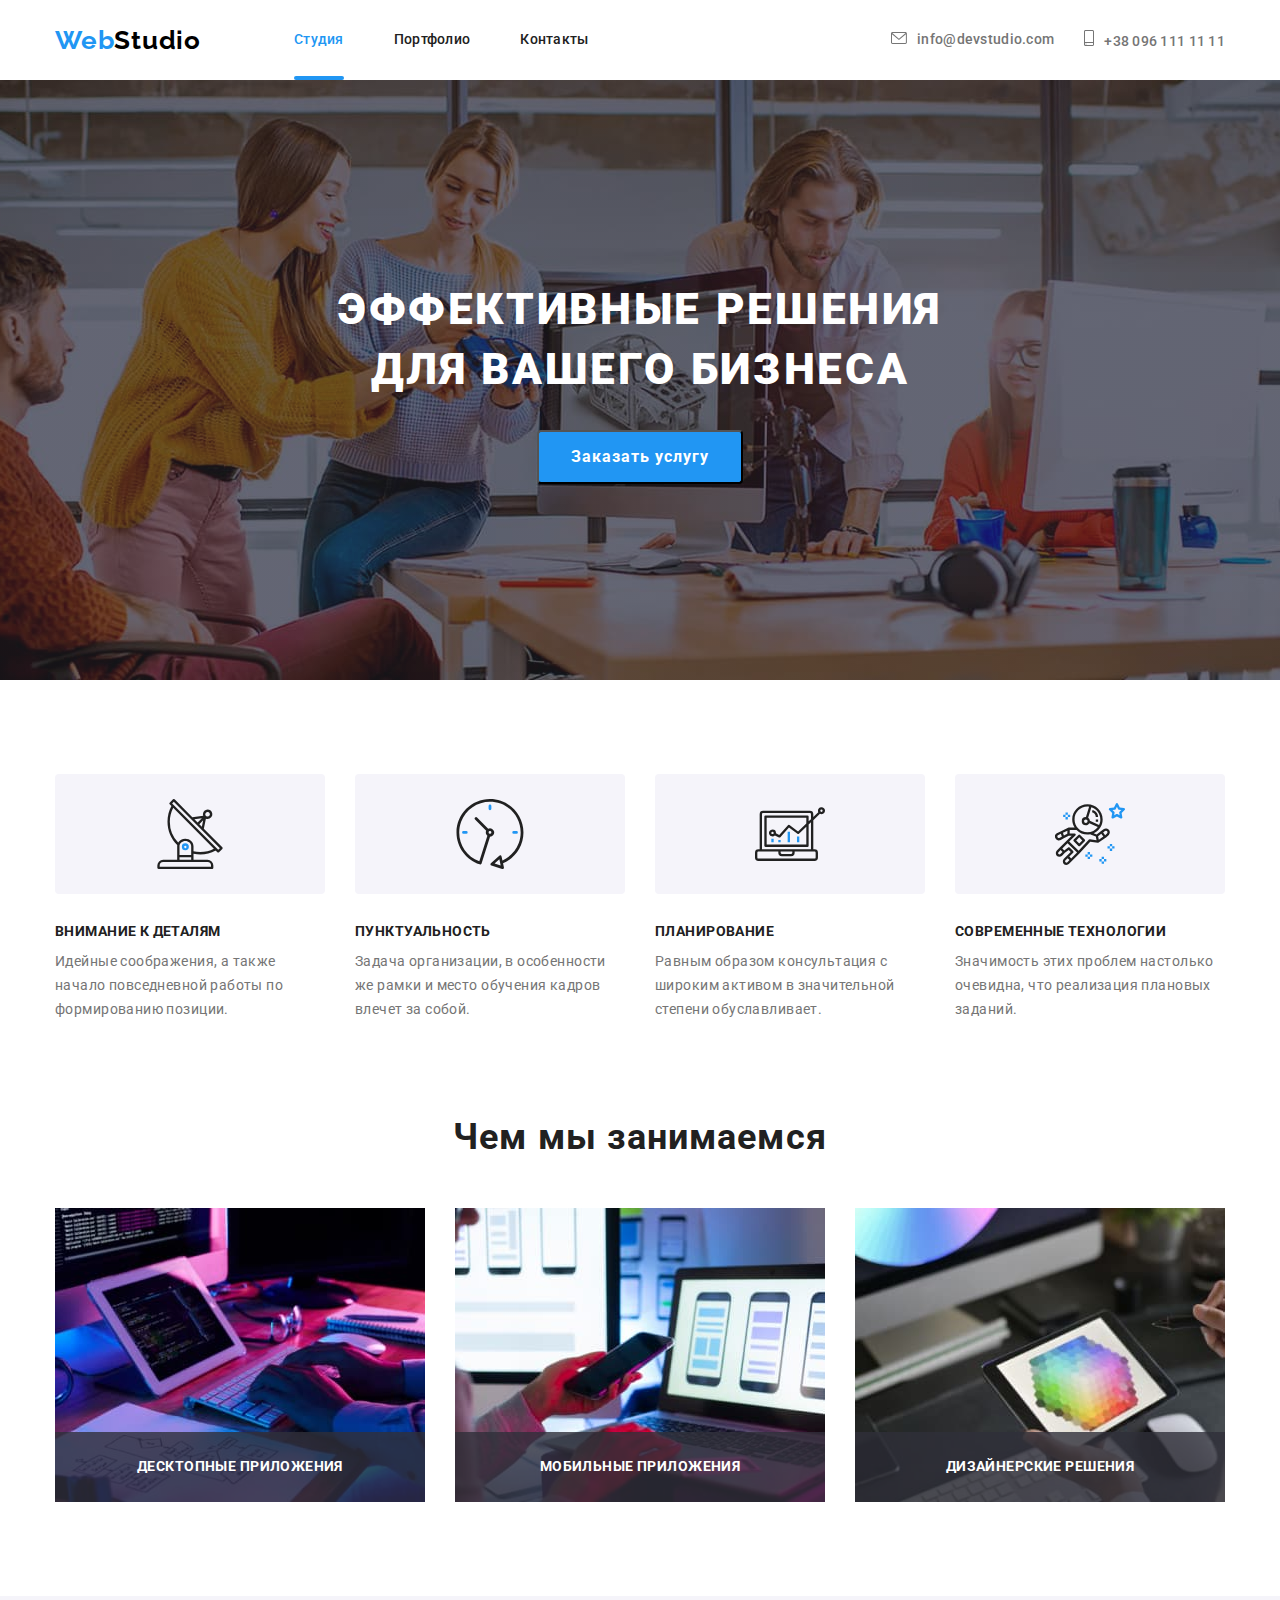
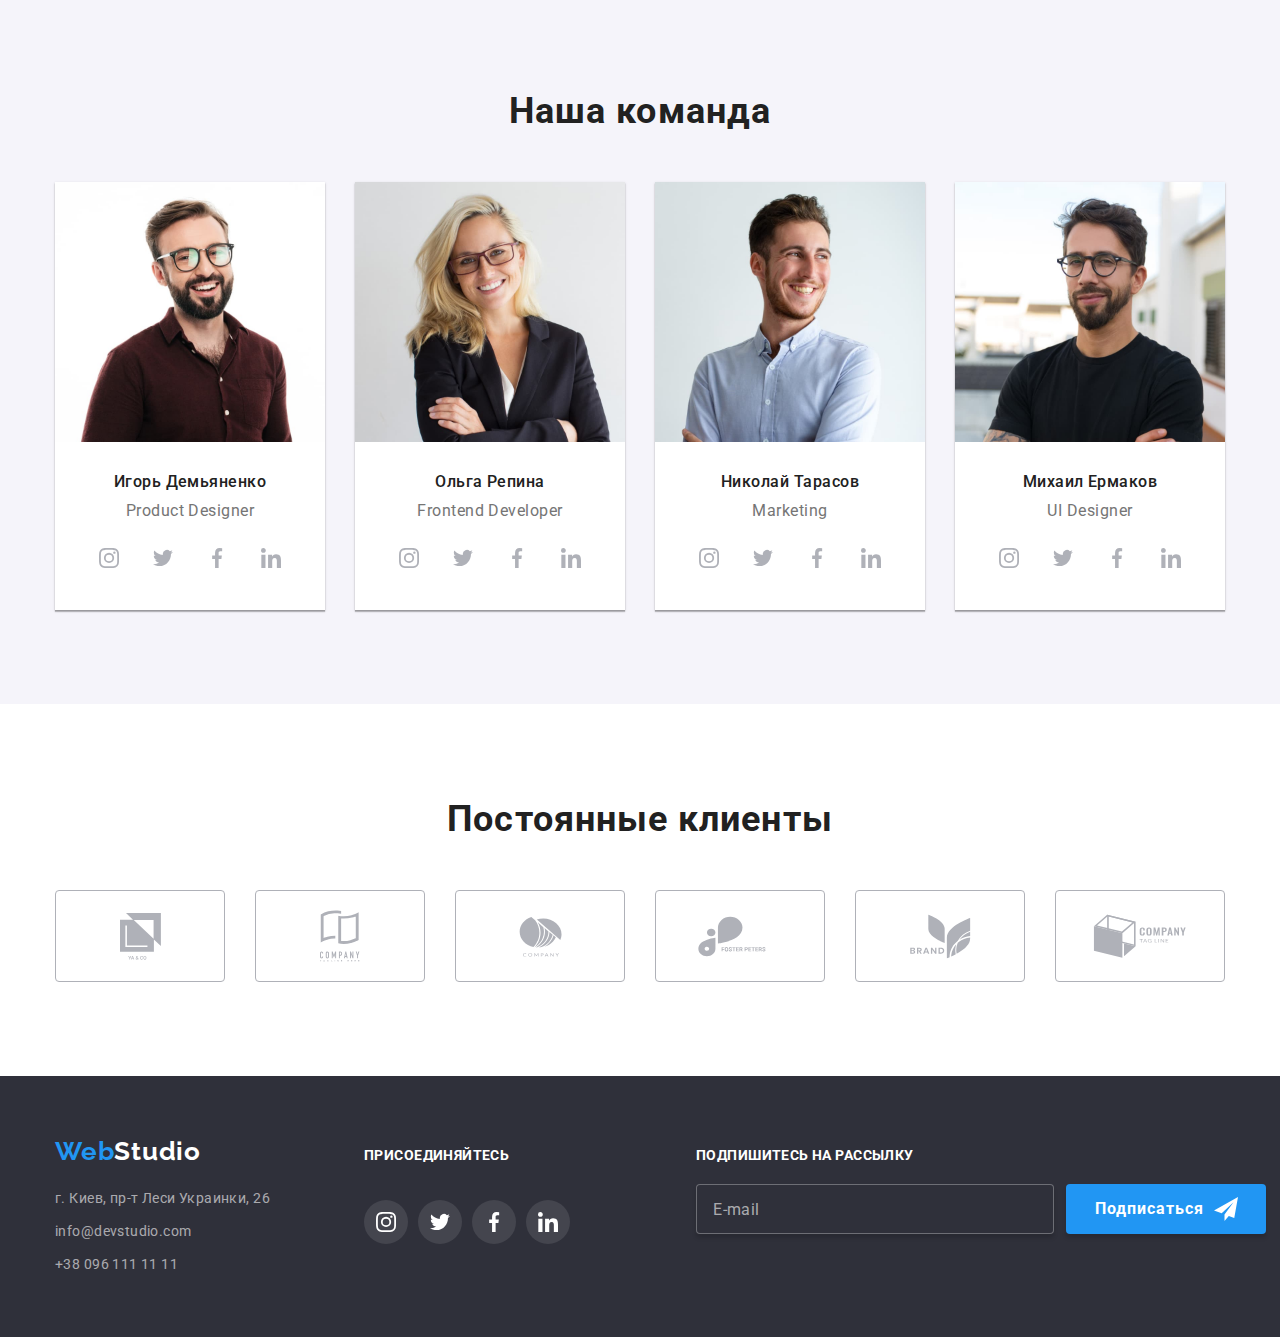
==== commit 08d73d76: "правки" ====
--- a/index.html
+++ b/index.html
@@ -373,10 +373,10 @@
                     <a class="logo futer-logo" href="./index.html"><span class="logo--span">Web</span>Studio</a>
                     <address class="address">
                         <ul class="footer__address-list list">
-
+                    
                             <li class="footer__list-item">
-                                <a class="footer__list-link link" href="https://goo.gl/maps/vD9bHyXzmeHu5Eb17"
-                                    target="_blank" rel="noopener noreferrer" class="link">
+                                <a class="footer__list-link link" href="https://goo.gl/maps/vD9bHyXzmeHu5Eb17" target="_blank"
+                                    rel="noopener noreferrer" class="link">
                                     г. Киев, пр-т Леси Украинки, 26</a>
                             </li>
                             <li class="footer__list-item">
@@ -388,9 +388,9 @@
                                     096 111 11
                                     11</a>
                             </li>
-
+                    
                         </ul>
-
+                    
                     </address>
                 </div>
                 <div class="footer__invitation-blok">
--- a/css/main.min.css
+++ b/css/main.min.css
@@ -1,2 +1,2 @@
-:root{--main-font: "Roboto", sans-serif;--secondary-font: "Raleway", sans-serif;--primary-text-color: #757575;--title-text-color: #212121;--accent-color: #2196f3;--primary-white-color: #ffffff}.visually-hidden{position:absolute !important;clip:rect(1px 1px 1px 1px);clip:rect(1px, 1px, 1px, 1px);padding:0 !important;border:0 !important;height:1px !important;width:1px !important;overflow:hidden}h1,h2,h3,h4,h5,h6,p{margin-top:0;margin-bottom:0}ul,ol{padding:0;margin:0;list-style:none}img{display:block}.list{list-style:none}.link{text-decoration:none}.list{padding:0;margin:0;list-style:none}body{color:var(--primary-text-color);font-family:var(--main-font)}section{padding-top:94px;padding-bottom:94px}.container{width:1200px;margin:0 auto;padding-left:15px;padding-right:15px}.logo{font-family:var(--secondary-font);font-style:normal;color:#000000;font-weight:700;font-size:26px;line-height:1.19;letter-spacing:0.03em;margin-right:93px}.logo--span{color:var(--accent-color)}.futer-logo{display:block;color:var(--primary-white-color);text-decoration:none;margin-bottom:20px}.modal-button{color:var(--primary-white-color);font-weight:700;font-size:16px;line-height:1.87;letter-spacing:0.06em;align-items:center;text-align:center;border-radius:4px;background-color:var(--accent-color);cursor:pointer;padding:10px 32px}.backdrop{position:fixed;width:100%;height:100%;top:0;left:0;opacity:1;background-color:rgba(0,0,0,0.2);transition:opacity 250ms cubic-bezier(0.4, 0, 0.2, 1)}.backdrop.is-hidden{opacity:0;pointer-events:none;visibility:hidden}.modal{position:absolute;width:528px;height:581px;top:50%;left:50%;padding:8px;border-radius:4px;background-color:var(--primary-white-color);transform:translate(-50%, -50%) scale(1);transition:transform 250ms cubic-bezier(0.4, 0, 0.2, 1)}.backdrop.is-hidden .modal{transform:translate(-50%, -50%) scale(0.5)}.close-button{display:block;width:30px;height:30px;margin-left:auto;align-items:center;text-align:center;border-radius:50%;border:1px solid rgba(0,0,0,0.1);background-color:var(--primary-white-color);cursor:pointer}.close-button:hover,.close-button:focus{color:var(--accent-color)}.close-svg{fill:currentColor;transition:color 250ms cubic-bezier(0.4, 0, 0.2, 1)}.contact-form{display:flex;flex-direction:column;width:448px;margin:0 auto}.form-head{font-weight:700;font-size:20px;line-height:1.15;text-align:center;font-style:normal;letter-spacing:0.03em;color:var(--title-text-color);margin-bottom:12px}.form-label{font-weight:400;font-size:12px;line-height:1.17;font-style:normal;letter-spacing:0.01em;color:var(--primary-text-color);margin-bottom:10px}.modal-form-input-wrapper{position:relative;display:block;margin-top:4px}.contact-form-input{width:100%;height:40px;border:1px solid rgba(33,33,33,0.2);box-sizing:border-box;border-radius:4px;padding-left:42px;transition:border-color 250ms cubic-bezier(0.4, 0, 0.2, 1)}.contact-form-input:focus{border-color:var(--accent-color);outline:none}.form-icon{position:absolute;top:50%;left:12px;transform:translateY(-50%);display:block;fill:var(--title-text-color);transition:fill 250ms cubic-bezier(0.4, 0, 0.2, 1)}.contact-form-input:focus+.form-icon{fill:var(--accent-color)}.contact-form-message{width:100%;height:120px;margin-top:4px;border:1px solid rgba(33,33,33,0.2);border-radius:4px;box-sizing:border-box;outline:none;padding:12px 16px;resize:none;transition:border-color 250ms cubic-bezier(0.4, 0, 0.2, 1)}.contact-form-message::placeholder{font-weight:400;font-size:12px;line-height:1.17;letter-spacing:0.01em;color:rgba(117,117,117,0.5);font-style:normal;font-weight:normal}.contact-form-message:focus{outline:none;border-color:var(--accent-color)}.checkbox-label{margin-top:20px;font-weight:400;font-size:14px;line-height:1.71;letter-spacing:0.03em;color:var(--primary-text-color);cursor:pointer}.checkbox-icon{display:inline-block;width:16px;height:15px;margin-left:12px;margin-right:8px;border-radius:2px;border:2px solid var(--title-text-color);transition:transform 250ms cubic-bezier(0.4, 0, 0.2, 1)}.modal-checkbox:checked+.checkbox-icon{border-color:transparent;background-color:var(--accent-color);background-image:url("../images/icon-check.svg");background-origin:border-box;background-size:contain;border:0}.modal-checkbox:focus+.checkbox-icon{border-color:var(--accent-color)}.conditions-link{color:var(--accent-color)}.submit-button{display:block;margin:0 auto;width:200px;height:50px;font-weight:700;font-size:16px;line-height:1.87;color:var(--primary-white-color);letter-spacing:0.06em;background-color:var(--accent-color);border:none;box-shadow:0px 4px 4px rgba(0,0,0,0.15);border-radius:4px;cursor:pointer;margin-top:30px}.social{display:flex;align-items:center;padding-top:16px;fill:currentColor;margin-left:32px;margin-right:32px}.social__link{display:flex;width:44px;height:44px;border-radius:50%;justify-content:center;align-items:center;color:#afb1b8;margin-right:10px;transition:background-color 250ms cubic-bezier(0.4, 0, 0.2, 1)}.social__link:hover,.social__link:focus{color:var(--primary-white-color);background-color:var(--accent-color)}.social__svg{fill:currentColor;transition:fill 250ms cubic-bezier(0.4, 0, 0.2, 1)}.social__svg:hover,.social__svg:focus{fill:#ffffff}.last{margin-right:0px}.network{margin-left:0}.network__link{color:var(--primary-white-color);background-color:rgba(255,255,255,0.1);transition:color 250ms cubic-bezier(0.4, 0, 0.2, 1),background-color 250ms cubic-bezier(0.4, 0, 0.2, 1)}.network__link:hover,.network__link:focus{color:var(--primary-white-color);background-color:var(--accent-color)}.network-svg{fill:var(--primary-white-color)}.subscription-blok{display:flex;flex-direction:column;margin-left:84px}.subscription-blok__label{font-size:14px;font-weight:700;line-height:1.14;letter-spacing:0.03em;color:var(--primary-white-color);text-transform:uppercase;margin-bottom:20px}.subscription-blok__cell{display:flex}.subscription-blok__input{width:358px;height:50px;padding:0px;padding-left:16px;margin-right:12px;box-sizing:border-box;border:1px solid rgba(255,255,255,0.3);border-radius:4px;box-shadow:0px 4px 4px rgba(0,0,0,0.15);background-color:#2f303a;outline:none;font-style:normal;font-weight:normal;font-size:16px;line-height:1.25;letter-spacing:0.03em;color:var(--primary-white-color)}.subscription-blok__input::placeholder{color:rgba(255,255,255,0.6)}.subscription-blok__button{display:flex;justify-content:center;align-items:center;width:200px;height:50px;background-color:var(--accent-color);border:0px;box-shadow:0px 4px 4px rgba(0,0,0,0.15);border-radius:4px;padding-left:29px;padding-top:10px;padding-right:28px;padding-bottom:10px;font-style:normal;font-weight:700;font-size:16px;line-height:1.87;letter-spacing:0.06em;color:var(--primary-white-color);text-align:center}.subscription-blok__icon{display:flex;margin-left:10px;fill:var(--primary-white-color)}.portfolio-header{border-bottom:1px solid #ececec}.container-nav{display:flex;align-items:center}.navigation{display:flex;align-items:center}.menu-list{display:flex;align-items:center}.menu-list .menu-item:not(:last-child){margin-right:50px}.menu-link{display:block;color:var(--title-text-color);font-weight:500;font-size:14px;line-height:1.14;letter-spacing:0.02em;padding-top:32px;padding-bottom:32px;position:relative;transition:color 250ms cubic-bezier(0.4, 0, 0.2, 1)}.menu-link:hover,.menu-link:focus{color:var(--accent-color)}.current{color:var(--accent-color)}.current::after{content:"";position:absolute;bottom:0;left:0;display:block;width:100%;height:4px;border-radius:2px;background-color:var(--accent-color);transition:transform 250ms cubic-bezier(0.4, 0, 0.2, 1)}.auth-nav{display:flex;align-items:center;margin-left:auto}.auth-nav__item{align-items:center;justify-content:center;margin-left:30px}.auth-nav__item:first-child{margin-left:0px}.auth-nav__link{color:var(--primary-text-color);font-weight:500;font-size:14px;line-height:1.14;letter-spacing:0.02em;display:block;align-items:center;transition:color 250ms cubic-bezier(0.4, 0, 0.2, 1)}.auth-nav__link:hover,.auth-nav__lik:focus{color:var(--accent-color)}.auth-nav__link:hover,.auth-nav__lik:focus{fill:var(--accent-color)}.nav-svg{fill:currentColor;margin-right:10px;transition:fill 250ms cubic-bezier(0.4, 0, 0.2, 1)}.nav-svg .nav-svg:hover,.nav-svg .nav-svg:focus{fill:var(--accent-color)}.hero{background:#2f303a;text-align:center;padding-top:200px;padding-bottom:200px;max-width:1600px;height:600px;margin-left:auto;margin-right:auto;background-image:linear-gradient(rgba(47,48,58,0.4), rgba(47,48,58,0.4)),url("../images/hero.jpg");background-repeat:no-repeat;background-position:center;background-size:cover}.hero__title{color:var(--primary-white-color);font-weight:900;font-size:44px;line-height:1.36;letter-spacing:0.06em;text-transform:uppercase;text-align:center;margin-bottom:30px}.feature-list{display:flex;margin-left:-30px;margin-top:-30px}.feature-list__item{flex-basis:calc((100% - 120px) / 4);margin-left:30px;margin-top:30px}.feature-list__title{color:var(--title-text-color);font-weight:700;font-size:14px;line-height:1.14;letter-spacing:0.03em;text-transform:uppercase;margin-bottom:10px}.feature-list__description{font-size:14px;line-height:1.71;letter-spacing:0.03em}.feature-list__svg{background-repeat:no-repeat;background-position:center;background-size:cover}.feature-list__feature{display:flex;justify-content:center;align-items:center;width:270px;height:120px;background:#f5f4fa;border-radius:4px;margin-bottom:30px}.advantages{padding-bottom:0px}.promo-title{color:var(--title-text-color);font-weight:700;font-size:36px;line-height:1.17;text-align:center;letter-spacing:0.03em;margin-bottom:50px}.promo-link-list{display:flex;margin-left:-30px;margin-top:-30px}.promo-link-list-item{flex-basis:calc((100% - 90px) / 3);margin-left:30px;margin-top:30px}.promo-div{position:relative}.promo-text{color:var(--primary-white-color);font-weight:700;font-size:14px;line-height:1.14;text-align:center;letter-spacing:0.03em;text-transform:uppercase;position:absolute;bottom:0;left:0;margin:0px;width:100%;height:70px;display:flex;justify-content:center;align-items:center;background-color:rgba(47,48,58,0.8)}.team{background:#f5f4fa}.team-title{color:var(--title-text-color);font-weight:700;font-size:36px;line-height:1.17;text-align:center;letter-spacing:0.03em;margin-bottom:50px}.team-link-list{display:flex;margin-left:-30px;margin-top:-30px}.team-link-list-item{flex-basis:calc((100% - 120px) / 4);background-color:var(--primary-white-color);margin-left:30px;margin-top:30px;box-shadow:0px 1px 3px rgba(0,0,0,0.12),0px 1px 1px rgba(0,0,0,0.14),0px 2px 1px rgba(0,0,0,0.2)}.team-subtitle{color:var(--title-text-color);font-weight:500;font-size:16px;line-height:1.19;text-align:center;letter-spacing:0.03em;margin-bottom:10px}.team-div{padding-top:30px;padding-bottom:30px}.profession{font-size:16px;line-height:1.19;text-align:center;letter-spacing:0.03em}.clients-title{color:var(--title-text-color);font-weight:700;font-size:36px;line-height:1.17;text-align:center;letter-spacing:0.03em;margin-bottom:50px}.clients-list{display:flex;align-items:center;justify-content:space-between}.clients-link{display:flex;width:170px;height:92px;justify-content:center;align-items:center;border:1px solid #afb1b8;border-radius:4px;color:#afb1b8;transition:color 250ms cubic-bezier(0.4, 0, 0.2, 1),border 250ms cubic-bezier(0.4, 0, 0.2, 1)}.clients-link:hover,.clients-link:focus{color:var(--accent-color);border-color:var(--accent-color)}.clients-svg{fill:currentColor;transition:fill 250ms cubic-bezier(0.4, 0, 0.2, 1)}.clients-svg:hover,.clients-svg:focus{fill:var(--accent-color)}.footer{background-color:#2f303a;padding-top:60px;padding-bottom:60px}.footer__list-link{display:block;color:var(--primary-white-color);font-style:normal;font-size:14px;line-height:1.71;letter-spacing:0.03em;margin-bottom:9px;transition:color 250ms cubic-bezier(0.4, 0, 0.2, 1)}.footer__list-link:hover,.footer__list-link:focus{color:var(--accent-color)}.footer__list-link{color:rgba(255,255,255,0.6);font-weight:400;font-style:normal;font-size:14px;line-height:1.71;letter-spacing:0.03em;transition:color 250ms cubic-bezier(0.4, 0, 0.2, 1)}.footer__list-link:hover,.footer__list-link:focus{color:var(--accent-color)}.footer__list-item:not(:last-child){margin-bottom:9px}.footer__invitation{font-size:14px;font-weight:700;line-height:1.14;letter-spacing:0.03em;color:var(--primary-white-color);text-transform:uppercase;margin-bottom:20px}.footer__blok{display:flex;align-items:baseline}.footer__address-blok{display:block}.footer__invitation-blok{margin-left:70px}.button-nav{display:flex;align-items:center;margin-bottom:50px;justify-content:center}.button-nav .button-nav-item:not(:last-child){margin-right:8px}.button-nav .nav-button{color:var(--title-text-color);background:#f5f4fa;font-weight:500;font-size:16px;line-height:1.62;text-align:center;letter-spacing:0.03em;cursor:pointer;border:transparent;border-radius:4px;padding:6px 22px;transition:color 250ms cubic-bezier(0.4, 0, 0.2, 1),background 250ms cubic-bezier(0.4, 0, 0.2, 1),box-shadow 250ms cubic-bezier(0.4, 0, 0.2, 1)}.nav-button:hover,.nav-button:focus{color:var(--primary-white-color);background:var(--accent-color);box-shadow:0px 2px 2px rgba(0,0,0,0.12),0px 1px 2px rgba(0,0,0,0.08),0px 3px 1px rgba(61,38,38,0.1)}.work-list{display:flex;flex-wrap:wrap;margin-left:-30px;margin-top:-30px}.work-list-item{flex-basis:calc((100% - 90px) / 3);margin-left:30px;margin-top:30px;transition:box-shadow 250ms cubic-bezier(0.4, 0, 0.2, 1)}.work-list-item:hover{box-shadow:1px 4px 6px rgba(0,0,0,0.16),0px 4px 4px rgba(0,0,0,0.06),0px 1px 1px rgba(0,0,0,0.12);cursor:pointer}.work-list-title{color:var(--title-text-color);font-weight:700;font-size:18px;line-height:2;letter-spacing:0.06em;margin-bottom:4px}.work-list-text{font-size:16px;line-height:1.87;letter-spacing:0.03em}.border-list{border-right:1px solid #eeeeee;border-bottom:1px solid #eeeeee;border-left:1px solid #eeeeee;padding-top:20px;padding-right:24px;padding-bottom:20px;padding-left:24px}.work-thumd{position:relative;height:294px;width:370px;overflow:hidden}.work-description{position:absolute;bottom:0;left:0;margin:0;padding:63px 24px;width:100%;height:294px;display:flex;align-items:center;color:var(--primary-white-color);font-weight:400;font-size:18px;line-height:1.55;text-align:left;vertical-align:top;letter-spacing:0.03em;background-color:rgba(33,150,243,0.9);transform:translateY(100%);opacity:0;transition:transform 250ms cubic-bezier(0.4, 0, 0.2, 1),opacity 250ms cubic-bezier(0.4, 0, 0.2, 1)}.work-list-link:hover .work-description{transform:translateY(0);opacity:1}
+:root{--main-font: "Roboto", sans-serif;--secondary-font: "Raleway", sans-serif;--primary-text-color: #757575;--title-text-color: #212121;--accent-color: #2196f3;--primary-white-color: #ffffff}.visually-hidden{position:absolute !important;clip:rect(1px 1px 1px 1px);clip:rect(1px, 1px, 1px, 1px);padding:0 !important;border:0 !important;height:1px !important;width:1px !important;overflow:hidden}h1,h2,h3,h4,h5,h6,p{margin-top:0;margin-bottom:0}ul,ol{padding:0;margin:0;list-style:none}img{display:block}.list{list-style:none}.link{text-decoration:none}.list{padding:0;margin:0;list-style:none}body{color:var(--primary-text-color);font-family:var(--main-font)}section{padding-top:94px;padding-bottom:94px}.container{width:1200px;margin:0 auto;padding-left:15px;padding-right:15px}.logo{font-family:var(--secondary-font);font-style:normal;color:#000000;font-weight:700;font-size:26px;line-height:1.19;letter-spacing:0.03em;margin-right:93px}.logo--span{color:var(--accent-color)}.futer-logo{display:block;color:var(--primary-white-color);text-decoration:none;margin-bottom:20px}.modal-button{color:var(--primary-white-color);font-weight:700;font-size:16px;line-height:1.87;letter-spacing:0.06em;align-items:center;text-align:center;border-radius:4px;background-color:var(--accent-color);cursor:pointer;padding:10px 32px}.backdrop{position:fixed;width:100%;height:100%;top:0;left:0;opacity:1;background-color:rgba(0,0,0,0.2);transition:opacity 250ms cubic-bezier(0.4, 0, 0.2, 1)}.backdrop.is-hidden{opacity:0;pointer-events:none;visibility:hidden}.modal{position:absolute;width:528px;height:581px;top:50%;left:50%;padding:8px;border-radius:4px;background-color:var(--primary-white-color);transform:translate(-50%, -50%) scale(1);transition:transform 250ms cubic-bezier(0.4, 0, 0.2, 1)}.backdrop.is-hidden .modal{transform:translate(-50%, -50%) scale(0.5)}.close-button{display:block;width:30px;height:30px;margin-left:auto;align-items:center;text-align:center;border-radius:50%;border:1px solid rgba(0,0,0,0.1);background-color:var(--primary-white-color);cursor:pointer}.close-button:hover,.close-button:focus{color:var(--accent-color)}.close-svg{fill:currentColor;transition:color 250ms cubic-bezier(0.4, 0, 0.2, 1)}.contact-form{display:flex;flex-direction:column;width:448px;margin:0 auto}.form-head{font-weight:700;font-size:20px;line-height:1.15;text-align:center;font-style:normal;letter-spacing:0.03em;color:var(--title-text-color);margin-bottom:12px}.form-label{font-weight:400;font-size:12px;line-height:1.17;font-style:normal;letter-spacing:0.01em;color:var(--primary-text-color);margin-bottom:10px}.modal-form-input-wrapper{position:relative;display:block;margin-top:4px}.contact-form-input{width:100%;height:40px;border:1px solid rgba(33,33,33,0.2);box-sizing:border-box;border-radius:4px;padding-left:42px;transition:border-color 250ms cubic-bezier(0.4, 0, 0.2, 1)}.contact-form-input:focus{border-color:var(--accent-color);outline:none}.form-icon{position:absolute;top:50%;left:12px;transform:translateY(-50%);display:block;fill:var(--title-text-color);transition:fill 250ms cubic-bezier(0.4, 0, 0.2, 1)}.contact-form-input:focus+.form-icon{fill:var(--accent-color)}.contact-form-message{width:100%;height:120px;margin-top:4px;border:1px solid rgba(33,33,33,0.2);border-radius:4px;box-sizing:border-box;outline:none;padding:12px 16px;resize:none;transition:border-color 250ms cubic-bezier(0.4, 0, 0.2, 1)}.contact-form-message::placeholder{font-weight:400;font-size:12px;line-height:1.17;letter-spacing:0.01em;color:rgba(117,117,117,0.5);font-style:normal;font-weight:normal}.contact-form-message:focus{outline:none;border-color:var(--accent-color)}.checkbox-label{margin-top:20px;font-weight:400;font-size:14px;line-height:1.71;letter-spacing:0.03em;color:var(--primary-text-color);cursor:pointer}.checkbox-icon{display:inline-block;width:16px;height:15px;margin-left:12px;margin-right:8px;border-radius:2px;border:2px solid var(--title-text-color);transition:transform 250ms cubic-bezier(0.4, 0, 0.2, 1)}.modal-checkbox:checked+.checkbox-icon{border-color:transparent;background-color:var(--accent-color);background-image:url("../images/icon-check.svg");background-origin:border-box;background-size:contain;border:0}.modal-checkbox:focus+.checkbox-icon{border-color:var(--accent-color)}.conditions-link{color:var(--accent-color)}.submit-button{display:block;margin:0 auto;width:200px;height:50px;font-weight:700;font-size:16px;line-height:1.87;color:var(--primary-white-color);letter-spacing:0.06em;background-color:var(--accent-color);border:none;box-shadow:0px 4px 4px rgba(0,0,0,0.15);border-radius:4px;cursor:pointer;margin-top:30px}.social{display:flex;align-items:center;padding-top:16px;fill:currentColor;margin-left:32px;margin-right:32px}.social__link{display:flex;width:44px;height:44px;border-radius:50%;justify-content:center;align-items:center;color:#afb1b8;margin-right:10px;transition:background-color 250ms cubic-bezier(0.4, 0, 0.2, 1)}.social__link:hover,.social__link:focus{color:var(--primary-white-color);background-color:var(--accent-color)}.social__svg{fill:currentColor;transition:fill 250ms cubic-bezier(0.4, 0, 0.2, 1)}.social__svg:hover,.social__svg:focus{fill:#ffffff}.last{margin-right:0px}.network{margin-left:0}.network__link{color:var(--primary-white-color);background-color:rgba(255,255,255,0.1);transition:color 250ms cubic-bezier(0.4, 0, 0.2, 1),background-color 250ms cubic-bezier(0.4, 0, 0.2, 1)}.network__link:hover,.network__link:focus{color:var(--primary-white-color);background-color:var(--accent-color)}.network-svg{fill:var(--primary-white-color)}.subscription-blok{display:flex;flex-direction:column;margin-left:84px}.subscription-blok__label{font-size:14px;font-weight:700;line-height:1.14;letter-spacing:0.03em;color:var(--primary-white-color);text-transform:uppercase;margin-bottom:20px}.subscription-blok__cell{display:flex}.subscription-blok__input{width:358px;height:50px;padding:0px;padding-left:16px;margin-right:12px;box-sizing:border-box;border:1px solid rgba(255,255,255,0.3);border-radius:4px;box-shadow:0px 4px 4px rgba(0,0,0,0.15);background-color:#2f303a;outline:none;font-style:normal;font-weight:normal;font-size:16px;line-height:1.25;letter-spacing:0.03em;color:var(--primary-white-color)}.subscription-blok__input::placeholder{color:rgba(255,255,255,0.6)}.subscription-blok__button{display:flex;justify-content:center;align-items:center;width:200px;height:50px;background-color:var(--accent-color);border:0px;box-shadow:0px 4px 4px rgba(0,0,0,0.15);border-radius:4px;padding-left:29px;padding-top:10px;padding-right:28px;padding-bottom:10px;font-style:normal;font-weight:700;font-size:16px;line-height:1.87;letter-spacing:0.06em;color:var(--primary-white-color);text-align:center}.subscription-blok__icon{display:flex;margin-left:10px;fill:var(--primary-white-color)}.portfolio-header{border-bottom:1px solid #ececec}.container-nav{display:flex;align-items:center}.navigation{display:flex;align-items:center}.menu-list{display:flex;align-items:center}.menu-list .menu-item:not(:last-child){margin-right:50px}.menu-link{display:block;color:var(--title-text-color);font-weight:500;font-size:14px;line-height:1.14;letter-spacing:0.02em;padding-top:32px;padding-bottom:32px;position:relative;transition:color 250ms cubic-bezier(0.4, 0, 0.2, 1)}.menu-link:hover,.menu-link:focus{color:var(--accent-color)}.current{color:var(--accent-color)}.current::after{content:"";position:absolute;bottom:0;left:0;display:block;width:100%;height:4px;border-radius:2px;background-color:var(--accent-color);transition:transform 250ms cubic-bezier(0.4, 0, 0.2, 1)}.auth-nav{display:flex;align-items:center;margin-left:auto}.auth-nav__item{align-items:center;justify-content:center;margin-left:30px}.auth-nav__item:first-child{margin-left:0px}.auth-nav__link{color:var(--primary-text-color);font-weight:500;font-size:14px;line-height:1.14;letter-spacing:0.02em;display:block;align-items:center;transition:color 250ms cubic-bezier(0.4, 0, 0.2, 1)}.auth-nav__link:hover,.auth-nav__lik:focus{color:var(--accent-color)}.auth-nav__link:hover,.auth-nav__lik:focus{fill:var(--accent-color)}.nav-svg{fill:currentColor;margin-right:10px;transition:fill 250ms cubic-bezier(0.4, 0, 0.2, 1)}.nav-svg .nav-svg:hover,.nav-svg .nav-svg:focus{fill:var(--accent-color)}.hero{background:#2f303a;text-align:center;padding-top:200px;padding-bottom:200px;max-width:1600px;height:600px;margin-left:auto;margin-right:auto;background-image:linear-gradient(rgba(47,48,58,0.4), rgba(47,48,58,0.4)),url("../images/hero.jpg");background-repeat:no-repeat;background-position:center;background-size:cover}.hero__title{color:var(--primary-white-color);font-weight:900;font-size:44px;line-height:1.36;letter-spacing:0.06em;text-transform:uppercase;text-align:center;margin-bottom:30px}.feature-list{display:flex;margin-left:-30px;margin-top:-30px}.feature-list__item{flex-basis:calc((100% - 120px) / 4);margin-left:30px;margin-top:30px}.feature-list__title{color:var(--title-text-color);font-weight:700;font-size:14px;line-height:1.14;letter-spacing:0.03em;text-transform:uppercase;margin-bottom:10px}.feature-list__description{font-size:14px;line-height:1.71;letter-spacing:0.03em}.feature-list__svg{background-repeat:no-repeat;background-position:center;background-size:cover}.feature-list__feature{display:flex;justify-content:center;align-items:center;width:270px;height:120px;background:#f5f4fa;border-radius:4px;margin-bottom:30px}.advantages{padding-bottom:0px}.promo-title{color:var(--title-text-color);font-weight:700;font-size:36px;line-height:1.17;text-align:center;letter-spacing:0.03em;margin-bottom:50px}.promo-link-list{display:flex;margin-left:-30px;margin-top:-30px}.promo-link-list-item{flex-basis:calc((100% - 90px) / 3);margin-left:30px;margin-top:30px}.promo-div{position:relative}.promo-text{color:var(--primary-white-color);font-weight:700;font-size:14px;line-height:1.14;text-align:center;letter-spacing:0.03em;text-transform:uppercase;position:absolute;bottom:0;left:0;margin:0px;width:100%;height:70px;display:flex;justify-content:center;align-items:center;background-color:rgba(47,48,58,0.8)}.team{background:#f5f4fa}.team-title{color:var(--title-text-color);font-weight:700;font-size:36px;line-height:1.17;text-align:center;letter-spacing:0.03em;margin-bottom:50px}.team-link-list{display:flex;margin-left:-30px;margin-top:-30px}.team-link-list-item{flex-basis:calc((100% - 120px) / 4);background-color:var(--primary-white-color);margin-left:30px;margin-top:30px;box-shadow:0px 1px 3px rgba(0,0,0,0.12),0px 1px 1px rgba(0,0,0,0.14),0px 2px 1px rgba(0,0,0,0.2)}.team-subtitle{color:var(--title-text-color);font-weight:500;font-size:16px;line-height:1.19;text-align:center;letter-spacing:0.03em;margin-bottom:10px}.team-div{padding-top:30px;padding-bottom:30px}.profession{font-size:16px;line-height:1.19;text-align:center;letter-spacing:0.03em}.clients-title{color:var(--title-text-color);font-weight:700;font-size:36px;line-height:1.17;text-align:center;letter-spacing:0.03em;margin-bottom:50px}.clients-list{display:flex;align-items:center;justify-content:space-between}.clients-link{display:flex;width:170px;height:92px;justify-content:center;align-items:center;border:1px solid #afb1b8;border-radius:4px;color:#afb1b8;transition:color 250ms cubic-bezier(0.4, 0, 0.2, 1),border 250ms cubic-bezier(0.4, 0, 0.2, 1)}.clients-link:hover,.clients-link:focus{color:var(--accent-color);border-color:var(--accent-color)}.clients-svg{fill:currentColor;transition:fill 250ms cubic-bezier(0.4, 0, 0.2, 1)}.clients-svg:hover,.clients-svg:focus{fill:var(--accent-color)}.footer{background-color:#2f303a;padding-top:60px;padding-bottom:60px}.footer__address-list-link{display:block;color:var(--primary-white-color);font-style:normal;font-size:14px;line-height:1.71;letter-spacing:0.03em;margin-bottom:9px;transition:color 250ms cubic-bezier(0.4, 0, 0.2, 1)}.footer__address-list-link:hover,.footer__address-list-link:focus{color:var(--accent-color)}.footer__list-link{color:rgba(255,255,255,0.6);font-weight:400;font-style:normal;font-size:14px;line-height:1.71;letter-spacing:0.03em;transition:color 250ms cubic-bezier(0.4, 0, 0.2, 1)}.footer__list-link:hover,.footer__list-link:focus{color:var(--accent-color)}.footer__list-item:not(:last-child){margin-bottom:9px}.footer__invitation{font-size:14px;font-weight:700;line-height:1.14;letter-spacing:0.03em;color:var(--primary-white-color);text-transform:uppercase;margin-bottom:20px}.footer__blok{display:flex;align-items:baseline}.footer__address-blok{display:block}.footer__invitation-blok{margin-left:70px}.button-nav{display:flex;align-items:center;margin-bottom:50px;justify-content:center}.button-nav .button-nav-item:not(:last-child){margin-right:8px}.button-nav .nav-button{color:var(--title-text-color);background:#f5f4fa;font-weight:500;font-size:16px;line-height:1.62;text-align:center;letter-spacing:0.03em;cursor:pointer;border:transparent;border-radius:4px;padding:6px 22px;transition:color 250ms cubic-bezier(0.4, 0, 0.2, 1),background 250ms cubic-bezier(0.4, 0, 0.2, 1),box-shadow 250ms cubic-bezier(0.4, 0, 0.2, 1)}.nav-button:hover,.nav-button:focus{color:var(--primary-white-color);background:var(--accent-color);box-shadow:0px 2px 2px rgba(0,0,0,0.12),0px 1px 2px rgba(0,0,0,0.08),0px 3px 1px rgba(61,38,38,0.1)}.work-list{display:flex;flex-wrap:wrap;margin-left:-30px;margin-top:-30px}.work-list-item{flex-basis:calc((100% - 90px) / 3);margin-left:30px;margin-top:30px;transition:box-shadow 250ms cubic-bezier(0.4, 0, 0.2, 1)}.work-list-item:hover{box-shadow:1px 4px 6px rgba(0,0,0,0.16),0px 4px 4px rgba(0,0,0,0.06),0px 1px 1px rgba(0,0,0,0.12);cursor:pointer}.work-list-title{color:var(--title-text-color);font-weight:700;font-size:18px;line-height:2;letter-spacing:0.06em;margin-bottom:4px}.work-list-text{font-size:16px;line-height:1.87;letter-spacing:0.03em}.border-list{border-right:1px solid #eeeeee;border-bottom:1px solid #eeeeee;border-left:1px solid #eeeeee;padding-top:20px;padding-right:24px;padding-bottom:20px;padding-left:24px}.work-thumd{position:relative;height:294px;width:370px;overflow:hidden}.work-description{position:absolute;bottom:0;left:0;margin:0;padding:63px 24px;width:100%;height:294px;display:flex;align-items:center;color:var(--primary-white-color);font-weight:400;font-size:18px;line-height:1.55;text-align:left;vertical-align:top;letter-spacing:0.03em;background-color:rgba(33,150,243,0.9);transform:translateY(100%);opacity:0;transition:transform 250ms cubic-bezier(0.4, 0, 0.2, 1),opacity 250ms cubic-bezier(0.4, 0, 0.2, 1)}.work-list-link:hover .work-description{transform:translateY(0);opacity:1}
 /*# sourceMappingURL=main.min.css.map */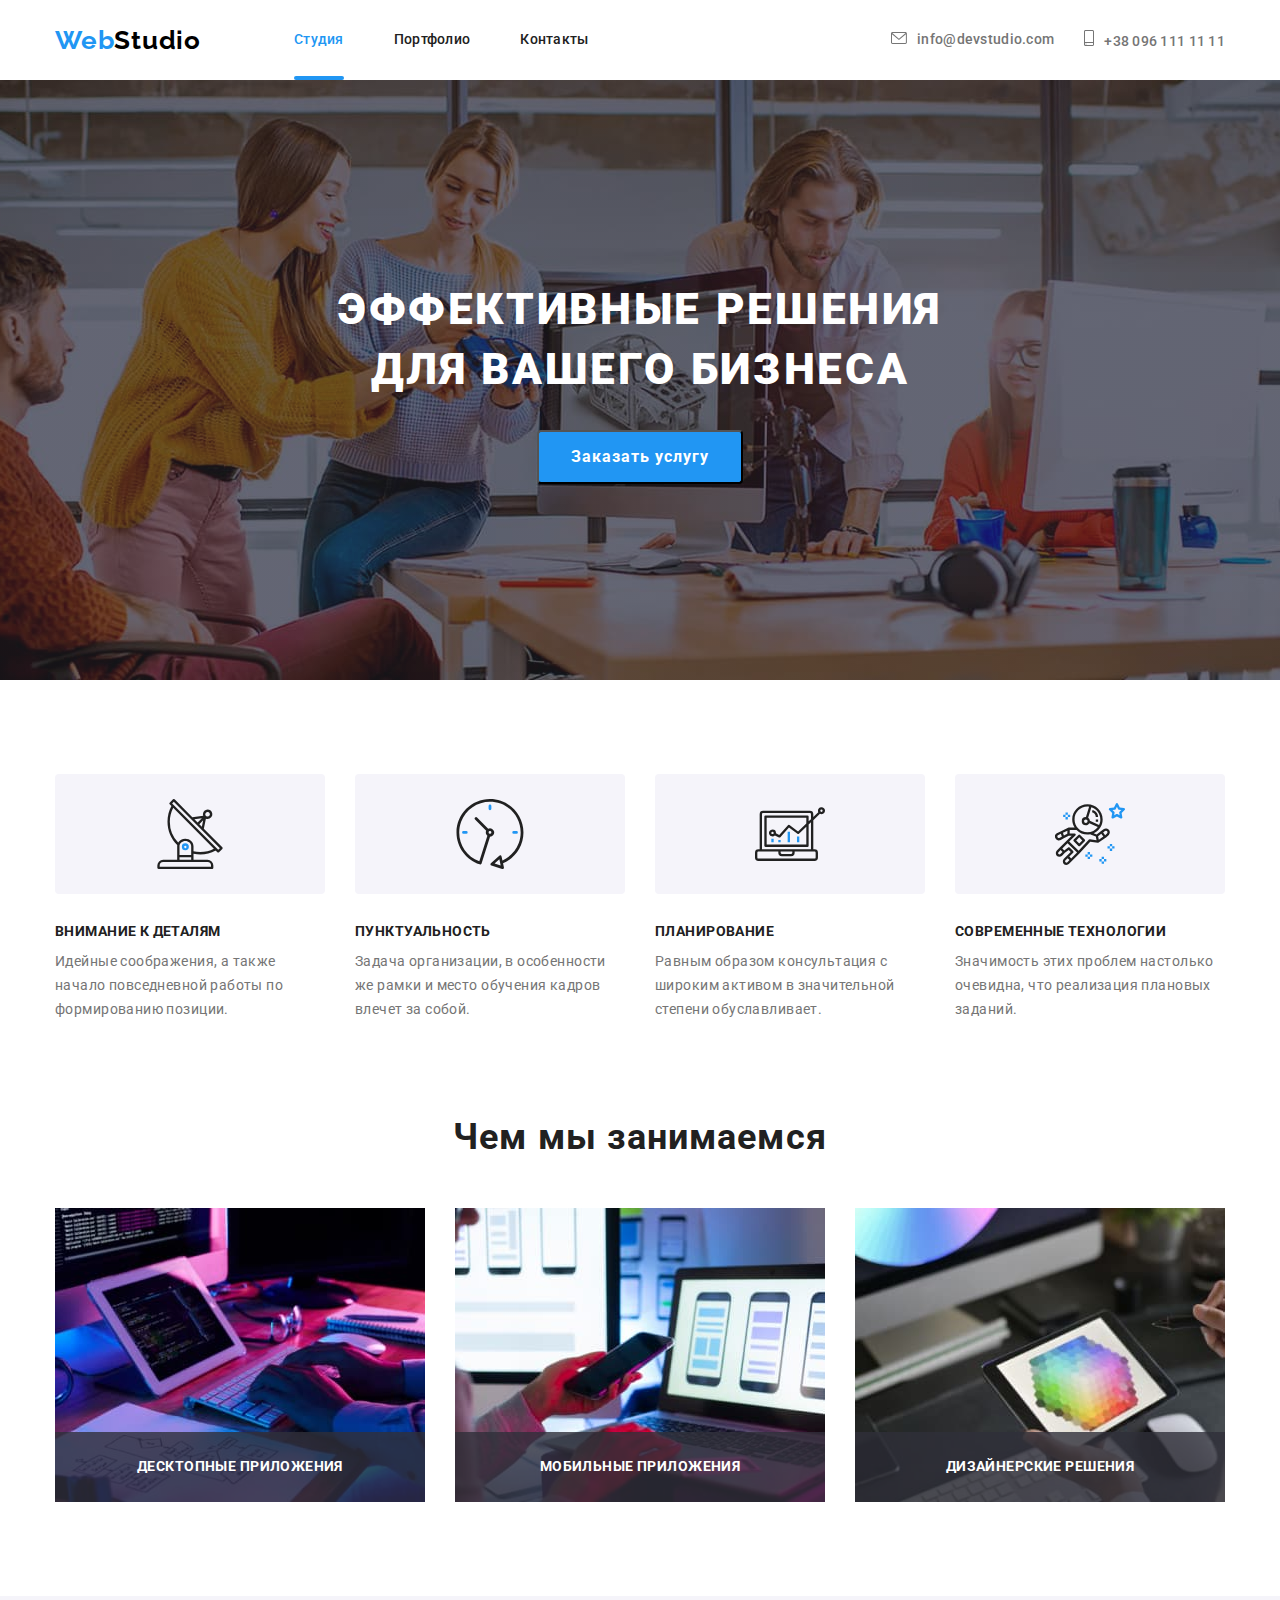
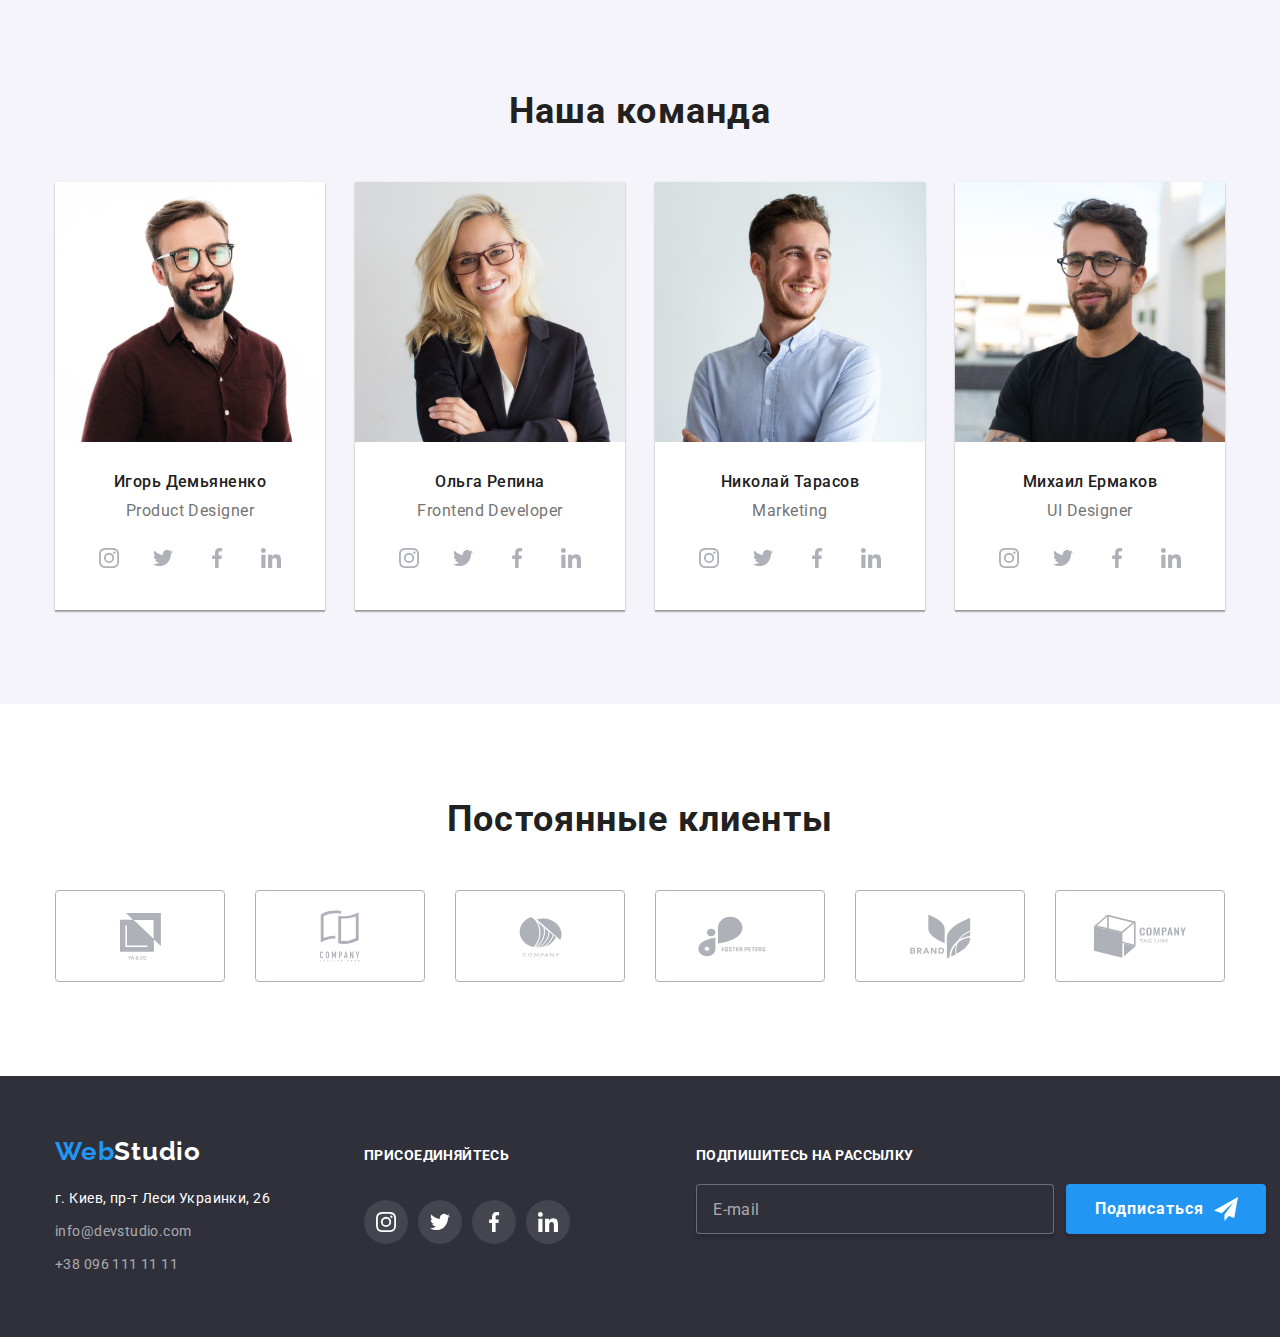
==== commit c72452db: "правки" ====
--- a/index.html
+++ b/index.html
@@ -374,17 +374,17 @@
                     <address class="address">
                         <ul class="footer__address-list list">
                     
-                            <li class="footer__list-item">
-                                <a class="footer__list-link link" href="https://goo.gl/maps/vD9bHyXzmeHu5Eb17" target="_blank"
+                            <li class="footer__adrress-list-item">
+                                <a class="footer__address-list-link link" href="https://goo.gl/maps/vD9bHyXzmeHu5Eb17" target="_blank"
                                     rel="noopener noreferrer" class="link">
                                     г. Киев, пр-т Леси Украинки, 26</a>
                             </li>
                             <li class="footer__list-item">
-                                <a class="footer__list-link link" href="mailto:info@devstudio.com"
+                                <a class="footer__contacts-list-link link" href="mailto:info@devstudio.com"
                                     class="link contacts">info@devstudio.com</a><br />
                             </li>
                             <li class="footer__list-item">
-                                <a class="footer__list-link link" href="tel:+380961111111" class="link contacts">+38
+                                <a class="footer__contacts-list-link link" href="tel:+380961111111" class="link contacts">+38
                                     096 111 11
                                     11</a>
                             </li>
--- a/css/main.min.css
+++ b/css/main.min.css
@@ -1,2 +1,2 @@
-:root{--main-font: "Roboto", sans-serif;--secondary-font: "Raleway", sans-serif;--primary-text-color: #757575;--title-text-color: #212121;--accent-color: #2196f3;--primary-white-color: #ffffff}.visually-hidden{position:absolute !important;clip:rect(1px 1px 1px 1px);clip:rect(1px, 1px, 1px, 1px);padding:0 !important;border:0 !important;height:1px !important;width:1px !important;overflow:hidden}h1,h2,h3,h4,h5,h6,p{margin-top:0;margin-bottom:0}ul,ol{padding:0;margin:0;list-style:none}img{display:block}.list{list-style:none}.link{text-decoration:none}.list{padding:0;margin:0;list-style:none}body{color:var(--primary-text-color);font-family:var(--main-font)}section{padding-top:94px;padding-bottom:94px}.container{width:1200px;margin:0 auto;padding-left:15px;padding-right:15px}.logo{font-family:var(--secondary-font);font-style:normal;color:#000000;font-weight:700;font-size:26px;line-height:1.19;letter-spacing:0.03em;margin-right:93px}.logo--span{color:var(--accent-color)}.futer-logo{display:block;color:var(--primary-white-color);text-decoration:none;margin-bottom:20px}.modal-button{color:var(--primary-white-color);font-weight:700;font-size:16px;line-height:1.87;letter-spacing:0.06em;align-items:center;text-align:center;border-radius:4px;background-color:var(--accent-color);cursor:pointer;padding:10px 32px}.backdrop{position:fixed;width:100%;height:100%;top:0;left:0;opacity:1;background-color:rgba(0,0,0,0.2);transition:opacity 250ms cubic-bezier(0.4, 0, 0.2, 1)}.backdrop.is-hidden{opacity:0;pointer-events:none;visibility:hidden}.modal{position:absolute;width:528px;height:581px;top:50%;left:50%;padding:8px;border-radius:4px;background-color:var(--primary-white-color);transform:translate(-50%, -50%) scale(1);transition:transform 250ms cubic-bezier(0.4, 0, 0.2, 1)}.backdrop.is-hidden .modal{transform:translate(-50%, -50%) scale(0.5)}.close-button{display:block;width:30px;height:30px;margin-left:auto;align-items:center;text-align:center;border-radius:50%;border:1px solid rgba(0,0,0,0.1);background-color:var(--primary-white-color);cursor:pointer}.close-button:hover,.close-button:focus{color:var(--accent-color)}.close-svg{fill:currentColor;transition:color 250ms cubic-bezier(0.4, 0, 0.2, 1)}.contact-form{display:flex;flex-direction:column;width:448px;margin:0 auto}.form-head{font-weight:700;font-size:20px;line-height:1.15;text-align:center;font-style:normal;letter-spacing:0.03em;color:var(--title-text-color);margin-bottom:12px}.form-label{font-weight:400;font-size:12px;line-height:1.17;font-style:normal;letter-spacing:0.01em;color:var(--primary-text-color);margin-bottom:10px}.modal-form-input-wrapper{position:relative;display:block;margin-top:4px}.contact-form-input{width:100%;height:40px;border:1px solid rgba(33,33,33,0.2);box-sizing:border-box;border-radius:4px;padding-left:42px;transition:border-color 250ms cubic-bezier(0.4, 0, 0.2, 1)}.contact-form-input:focus{border-color:var(--accent-color);outline:none}.form-icon{position:absolute;top:50%;left:12px;transform:translateY(-50%);display:block;fill:var(--title-text-color);transition:fill 250ms cubic-bezier(0.4, 0, 0.2, 1)}.contact-form-input:focus+.form-icon{fill:var(--accent-color)}.contact-form-message{width:100%;height:120px;margin-top:4px;border:1px solid rgba(33,33,33,0.2);border-radius:4px;box-sizing:border-box;outline:none;padding:12px 16px;resize:none;transition:border-color 250ms cubic-bezier(0.4, 0, 0.2, 1)}.contact-form-message::placeholder{font-weight:400;font-size:12px;line-height:1.17;letter-spacing:0.01em;color:rgba(117,117,117,0.5);font-style:normal;font-weight:normal}.contact-form-message:focus{outline:none;border-color:var(--accent-color)}.checkbox-label{margin-top:20px;font-weight:400;font-size:14px;line-height:1.71;letter-spacing:0.03em;color:var(--primary-text-color);cursor:pointer}.checkbox-icon{display:inline-block;width:16px;height:15px;margin-left:12px;margin-right:8px;border-radius:2px;border:2px solid var(--title-text-color);transition:transform 250ms cubic-bezier(0.4, 0, 0.2, 1)}.modal-checkbox:checked+.checkbox-icon{border-color:transparent;background-color:var(--accent-color);background-image:url("../images/icon-check.svg");background-origin:border-box;background-size:contain;border:0}.modal-checkbox:focus+.checkbox-icon{border-color:var(--accent-color)}.conditions-link{color:var(--accent-color)}.submit-button{display:block;margin:0 auto;width:200px;height:50px;font-weight:700;font-size:16px;line-height:1.87;color:var(--primary-white-color);letter-spacing:0.06em;background-color:var(--accent-color);border:none;box-shadow:0px 4px 4px rgba(0,0,0,0.15);border-radius:4px;cursor:pointer;margin-top:30px}.social{display:flex;align-items:center;padding-top:16px;fill:currentColor;margin-left:32px;margin-right:32px}.social__link{display:flex;width:44px;height:44px;border-radius:50%;justify-content:center;align-items:center;color:#afb1b8;margin-right:10px;transition:background-color 250ms cubic-bezier(0.4, 0, 0.2, 1)}.social__link:hover,.social__link:focus{color:var(--primary-white-color);background-color:var(--accent-color)}.social__svg{fill:currentColor;transition:fill 250ms cubic-bezier(0.4, 0, 0.2, 1)}.social__svg:hover,.social__svg:focus{fill:#ffffff}.last{margin-right:0px}.network{margin-left:0}.network__link{color:var(--primary-white-color);background-color:rgba(255,255,255,0.1);transition:color 250ms cubic-bezier(0.4, 0, 0.2, 1),background-color 250ms cubic-bezier(0.4, 0, 0.2, 1)}.network__link:hover,.network__link:focus{color:var(--primary-white-color);background-color:var(--accent-color)}.network-svg{fill:var(--primary-white-color)}.subscription-blok{display:flex;flex-direction:column;margin-left:84px}.subscription-blok__label{font-size:14px;font-weight:700;line-height:1.14;letter-spacing:0.03em;color:var(--primary-white-color);text-transform:uppercase;margin-bottom:20px}.subscription-blok__cell{display:flex}.subscription-blok__input{width:358px;height:50px;padding:0px;padding-left:16px;margin-right:12px;box-sizing:border-box;border:1px solid rgba(255,255,255,0.3);border-radius:4px;box-shadow:0px 4px 4px rgba(0,0,0,0.15);background-color:#2f303a;outline:none;font-style:normal;font-weight:normal;font-size:16px;line-height:1.25;letter-spacing:0.03em;color:var(--primary-white-color)}.subscription-blok__input::placeholder{color:rgba(255,255,255,0.6)}.subscription-blok__button{display:flex;justify-content:center;align-items:center;width:200px;height:50px;background-color:var(--accent-color);border:0px;box-shadow:0px 4px 4px rgba(0,0,0,0.15);border-radius:4px;padding-left:29px;padding-top:10px;padding-right:28px;padding-bottom:10px;font-style:normal;font-weight:700;font-size:16px;line-height:1.87;letter-spacing:0.06em;color:var(--primary-white-color);text-align:center}.subscription-blok__icon{display:flex;margin-left:10px;fill:var(--primary-white-color)}.portfolio-header{border-bottom:1px solid #ececec}.container-nav{display:flex;align-items:center}.navigation{display:flex;align-items:center}.menu-list{display:flex;align-items:center}.menu-list .menu-item:not(:last-child){margin-right:50px}.menu-link{display:block;color:var(--title-text-color);font-weight:500;font-size:14px;line-height:1.14;letter-spacing:0.02em;padding-top:32px;padding-bottom:32px;position:relative;transition:color 250ms cubic-bezier(0.4, 0, 0.2, 1)}.menu-link:hover,.menu-link:focus{color:var(--accent-color)}.current{color:var(--accent-color)}.current::after{content:"";position:absolute;bottom:0;left:0;display:block;width:100%;height:4px;border-radius:2px;background-color:var(--accent-color);transition:transform 250ms cubic-bezier(0.4, 0, 0.2, 1)}.auth-nav{display:flex;align-items:center;margin-left:auto}.auth-nav__item{align-items:center;justify-content:center;margin-left:30px}.auth-nav__item:first-child{margin-left:0px}.auth-nav__link{color:var(--primary-text-color);font-weight:500;font-size:14px;line-height:1.14;letter-spacing:0.02em;display:block;align-items:center;transition:color 250ms cubic-bezier(0.4, 0, 0.2, 1)}.auth-nav__link:hover,.auth-nav__lik:focus{color:var(--accent-color)}.auth-nav__link:hover,.auth-nav__lik:focus{fill:var(--accent-color)}.nav-svg{fill:currentColor;margin-right:10px;transition:fill 250ms cubic-bezier(0.4, 0, 0.2, 1)}.nav-svg .nav-svg:hover,.nav-svg .nav-svg:focus{fill:var(--accent-color)}.hero{background:#2f303a;text-align:center;padding-top:200px;padding-bottom:200px;max-width:1600px;height:600px;margin-left:auto;margin-right:auto;background-image:linear-gradient(rgba(47,48,58,0.4), rgba(47,48,58,0.4)),url("../images/hero.jpg");background-repeat:no-repeat;background-position:center;background-size:cover}.hero__title{color:var(--primary-white-color);font-weight:900;font-size:44px;line-height:1.36;letter-spacing:0.06em;text-transform:uppercase;text-align:center;margin-bottom:30px}.feature-list{display:flex;margin-left:-30px;margin-top:-30px}.feature-list__item{flex-basis:calc((100% - 120px) / 4);margin-left:30px;margin-top:30px}.feature-list__title{color:var(--title-text-color);font-weight:700;font-size:14px;line-height:1.14;letter-spacing:0.03em;text-transform:uppercase;margin-bottom:10px}.feature-list__description{font-size:14px;line-height:1.71;letter-spacing:0.03em}.feature-list__svg{background-repeat:no-repeat;background-position:center;background-size:cover}.feature-list__feature{display:flex;justify-content:center;align-items:center;width:270px;height:120px;background:#f5f4fa;border-radius:4px;margin-bottom:30px}.advantages{padding-bottom:0px}.promo-title{color:var(--title-text-color);font-weight:700;font-size:36px;line-height:1.17;text-align:center;letter-spacing:0.03em;margin-bottom:50px}.promo-link-list{display:flex;margin-left:-30px;margin-top:-30px}.promo-link-list-item{flex-basis:calc((100% - 90px) / 3);margin-left:30px;margin-top:30px}.promo-div{position:relative}.promo-text{color:var(--primary-white-color);font-weight:700;font-size:14px;line-height:1.14;text-align:center;letter-spacing:0.03em;text-transform:uppercase;position:absolute;bottom:0;left:0;margin:0px;width:100%;height:70px;display:flex;justify-content:center;align-items:center;background-color:rgba(47,48,58,0.8)}.team{background:#f5f4fa}.team-title{color:var(--title-text-color);font-weight:700;font-size:36px;line-height:1.17;text-align:center;letter-spacing:0.03em;margin-bottom:50px}.team-link-list{display:flex;margin-left:-30px;margin-top:-30px}.team-link-list-item{flex-basis:calc((100% - 120px) / 4);background-color:var(--primary-white-color);margin-left:30px;margin-top:30px;box-shadow:0px 1px 3px rgba(0,0,0,0.12),0px 1px 1px rgba(0,0,0,0.14),0px 2px 1px rgba(0,0,0,0.2)}.team-subtitle{color:var(--title-text-color);font-weight:500;font-size:16px;line-height:1.19;text-align:center;letter-spacing:0.03em;margin-bottom:10px}.team-div{padding-top:30px;padding-bottom:30px}.profession{font-size:16px;line-height:1.19;text-align:center;letter-spacing:0.03em}.clients-title{color:var(--title-text-color);font-weight:700;font-size:36px;line-height:1.17;text-align:center;letter-spacing:0.03em;margin-bottom:50px}.clients-list{display:flex;align-items:center;justify-content:space-between}.clients-link{display:flex;width:170px;height:92px;justify-content:center;align-items:center;border:1px solid #afb1b8;border-radius:4px;color:#afb1b8;transition:color 250ms cubic-bezier(0.4, 0, 0.2, 1),border 250ms cubic-bezier(0.4, 0, 0.2, 1)}.clients-link:hover,.clients-link:focus{color:var(--accent-color);border-color:var(--accent-color)}.clients-svg{fill:currentColor;transition:fill 250ms cubic-bezier(0.4, 0, 0.2, 1)}.clients-svg:hover,.clients-svg:focus{fill:var(--accent-color)}.footer{background-color:#2f303a;padding-top:60px;padding-bottom:60px}.footer__address-list-link{display:block;color:var(--primary-white-color);font-style:normal;font-size:14px;line-height:1.71;letter-spacing:0.03em;margin-bottom:9px;transition:color 250ms cubic-bezier(0.4, 0, 0.2, 1)}.footer__address-list-link:hover,.footer__address-list-link:focus{color:var(--accent-color)}.footer__list-link{color:rgba(255,255,255,0.6);font-weight:400;font-style:normal;font-size:14px;line-height:1.71;letter-spacing:0.03em;transition:color 250ms cubic-bezier(0.4, 0, 0.2, 1)}.footer__list-link:hover,.footer__list-link:focus{color:var(--accent-color)}.footer__list-item:not(:last-child){margin-bottom:9px}.footer__invitation{font-size:14px;font-weight:700;line-height:1.14;letter-spacing:0.03em;color:var(--primary-white-color);text-transform:uppercase;margin-bottom:20px}.footer__blok{display:flex;align-items:baseline}.footer__address-blok{display:block}.footer__invitation-blok{margin-left:70px}.button-nav{display:flex;align-items:center;margin-bottom:50px;justify-content:center}.button-nav .button-nav-item:not(:last-child){margin-right:8px}.button-nav .nav-button{color:var(--title-text-color);background:#f5f4fa;font-weight:500;font-size:16px;line-height:1.62;text-align:center;letter-spacing:0.03em;cursor:pointer;border:transparent;border-radius:4px;padding:6px 22px;transition:color 250ms cubic-bezier(0.4, 0, 0.2, 1),background 250ms cubic-bezier(0.4, 0, 0.2, 1),box-shadow 250ms cubic-bezier(0.4, 0, 0.2, 1)}.nav-button:hover,.nav-button:focus{color:var(--primary-white-color);background:var(--accent-color);box-shadow:0px 2px 2px rgba(0,0,0,0.12),0px 1px 2px rgba(0,0,0,0.08),0px 3px 1px rgba(61,38,38,0.1)}.work-list{display:flex;flex-wrap:wrap;margin-left:-30px;margin-top:-30px}.work-list-item{flex-basis:calc((100% - 90px) / 3);margin-left:30px;margin-top:30px;transition:box-shadow 250ms cubic-bezier(0.4, 0, 0.2, 1)}.work-list-item:hover{box-shadow:1px 4px 6px rgba(0,0,0,0.16),0px 4px 4px rgba(0,0,0,0.06),0px 1px 1px rgba(0,0,0,0.12);cursor:pointer}.work-list-title{color:var(--title-text-color);font-weight:700;font-size:18px;line-height:2;letter-spacing:0.06em;margin-bottom:4px}.work-list-text{font-size:16px;line-height:1.87;letter-spacing:0.03em}.border-list{border-right:1px solid #eeeeee;border-bottom:1px solid #eeeeee;border-left:1px solid #eeeeee;padding-top:20px;padding-right:24px;padding-bottom:20px;padding-left:24px}.work-thumd{position:relative;height:294px;width:370px;overflow:hidden}.work-description{position:absolute;bottom:0;left:0;margin:0;padding:63px 24px;width:100%;height:294px;display:flex;align-items:center;color:var(--primary-white-color);font-weight:400;font-size:18px;line-height:1.55;text-align:left;vertical-align:top;letter-spacing:0.03em;background-color:rgba(33,150,243,0.9);transform:translateY(100%);opacity:0;transition:transform 250ms cubic-bezier(0.4, 0, 0.2, 1),opacity 250ms cubic-bezier(0.4, 0, 0.2, 1)}.work-list-link:hover .work-description{transform:translateY(0);opacity:1}
+:root{--main-font: "Roboto", sans-serif;--secondary-font: "Raleway", sans-serif;--primary-text-color: #757575;--title-text-color: #212121;--accent-color: #2196f3;--primary-white-color: #ffffff}.visually-hidden{position:absolute !important;clip:rect(1px 1px 1px 1px);clip:rect(1px, 1px, 1px, 1px);padding:0 !important;border:0 !important;height:1px !important;width:1px !important;overflow:hidden}h1,h2,h3,h4,h5,h6,p{margin-top:0;margin-bottom:0}ul,ol{padding:0;margin:0;list-style:none}img{display:block}.list{list-style:none}.link{text-decoration:none}.list{padding:0;margin:0;list-style:none}body{color:var(--primary-text-color);font-family:var(--main-font)}section{padding-top:94px;padding-bottom:94px}.container{width:1200px;margin:0 auto;padding-left:15px;padding-right:15px}.logo{font-family:var(--secondary-font);font-style:normal;color:#000000;font-weight:700;font-size:26px;line-height:1.19;letter-spacing:0.03em;margin-right:93px}.logo--span{color:var(--accent-color)}.futer-logo{display:block;color:var(--primary-white-color);text-decoration:none;margin-bottom:20px}.modal-button{color:var(--primary-white-color);font-weight:700;font-size:16px;line-height:1.87;letter-spacing:0.06em;align-items:center;text-align:center;border-radius:4px;background-color:var(--accent-color);cursor:pointer;padding:10px 32px}.backdrop{position:fixed;width:100%;height:100%;top:0;left:0;opacity:1;background-color:rgba(0,0,0,0.2);transition:opacity 250ms cubic-bezier(0.4, 0, 0.2, 1)}.backdrop.is-hidden{opacity:0;pointer-events:none;visibility:hidden}.modal{position:absolute;width:528px;height:581px;top:50%;left:50%;padding:8px;border-radius:4px;background-color:var(--primary-white-color);transform:translate(-50%, -50%) scale(1);transition:transform 250ms cubic-bezier(0.4, 0, 0.2, 1)}.backdrop.is-hidden .modal{transform:translate(-50%, -50%) scale(0.5)}.close-button{display:block;width:30px;height:30px;margin-left:auto;align-items:center;text-align:center;border-radius:50%;border:1px solid rgba(0,0,0,0.1);background-color:var(--primary-white-color);cursor:pointer}.close-button:hover,.close-button:focus{color:var(--accent-color)}.close-svg{fill:currentColor;transition:color 250ms cubic-bezier(0.4, 0, 0.2, 1)}.contact-form{display:flex;flex-direction:column;width:448px;margin:0 auto}.form-head{font-weight:700;font-size:20px;line-height:1.15;text-align:center;font-style:normal;letter-spacing:0.03em;color:var(--title-text-color);margin-bottom:12px}.form-label{font-weight:400;font-size:12px;line-height:1.17;font-style:normal;letter-spacing:0.01em;color:var(--primary-text-color);margin-bottom:10px}.modal-form-input-wrapper{position:relative;display:block;margin-top:4px}.contact-form-input{width:100%;height:40px;border:1px solid rgba(33,33,33,0.2);box-sizing:border-box;border-radius:4px;padding-left:42px;transition:border-color 250ms cubic-bezier(0.4, 0, 0.2, 1)}.contact-form-input:focus{border-color:var(--accent-color);outline:none}.form-icon{position:absolute;top:50%;left:12px;transform:translateY(-50%);display:block;fill:var(--title-text-color);transition:fill 250ms cubic-bezier(0.4, 0, 0.2, 1)}.contact-form-input:focus+.form-icon{fill:var(--accent-color)}.contact-form-message{width:100%;height:120px;margin-top:4px;border:1px solid rgba(33,33,33,0.2);border-radius:4px;box-sizing:border-box;outline:none;padding:12px 16px;resize:none;transition:border-color 250ms cubic-bezier(0.4, 0, 0.2, 1)}.contact-form-message::placeholder{font-weight:400;font-size:12px;line-height:1.17;letter-spacing:0.01em;color:rgba(117,117,117,0.5);font-style:normal;font-weight:normal}.contact-form-message:focus{outline:none;border-color:var(--accent-color)}.checkbox-label{margin-top:20px;font-weight:400;font-size:14px;line-height:1.71;letter-spacing:0.03em;color:var(--primary-text-color);cursor:pointer}.checkbox-icon{display:inline-block;width:16px;height:15px;margin-left:12px;margin-right:8px;border-radius:2px;border:2px solid var(--title-text-color);transition:transform 250ms cubic-bezier(0.4, 0, 0.2, 1)}.modal-checkbox:checked+.checkbox-icon{border-color:transparent;background-color:var(--accent-color);background-image:url("../images/icon-check.svg");background-origin:border-box;background-size:contain;border:0}.modal-checkbox:focus+.checkbox-icon{border-color:var(--accent-color)}.conditions-link{color:var(--accent-color)}.submit-button{display:block;margin:0 auto;width:200px;height:50px;font-weight:700;font-size:16px;line-height:1.87;color:var(--primary-white-color);letter-spacing:0.06em;background-color:var(--accent-color);border:none;box-shadow:0px 4px 4px rgba(0,0,0,0.15);border-radius:4px;cursor:pointer;margin-top:30px}.social{display:flex;align-items:center;padding-top:16px;fill:currentColor;margin-left:32px;margin-right:32px}.social__link{display:flex;width:44px;height:44px;border-radius:50%;justify-content:center;align-items:center;color:#afb1b8;margin-right:10px;transition:background-color 250ms cubic-bezier(0.4, 0, 0.2, 1)}.social__link:hover,.social__link:focus{color:var(--primary-white-color);background-color:var(--accent-color)}.social__svg{fill:currentColor;transition:fill 250ms cubic-bezier(0.4, 0, 0.2, 1)}.social__svg:hover,.social__svg:focus{fill:#ffffff}.last{margin-right:0px}.network{margin-left:0}.network__link{color:var(--primary-white-color);background-color:rgba(255,255,255,0.1);transition:color 250ms cubic-bezier(0.4, 0, 0.2, 1),background-color 250ms cubic-bezier(0.4, 0, 0.2, 1)}.network__link:hover,.network__link:focus{color:var(--primary-white-color);background-color:var(--accent-color)}.network-svg{fill:var(--primary-white-color)}.subscription-blok{display:flex;flex-direction:column;margin-left:84px}.subscription-blok__label{font-size:14px;font-weight:700;line-height:1.14;letter-spacing:0.03em;color:var(--primary-white-color);text-transform:uppercase;margin-bottom:20px}.subscription-blok__cell{display:flex}.subscription-blok__input{width:358px;height:50px;padding:0px;padding-left:16px;margin-right:12px;box-sizing:border-box;border:1px solid rgba(255,255,255,0.3);border-radius:4px;box-shadow:0px 4px 4px rgba(0,0,0,0.15);background-color:#2f303a;outline:none;font-style:normal;font-weight:normal;font-size:16px;line-height:1.25;letter-spacing:0.03em;color:var(--primary-white-color)}.subscription-blok__input::placeholder{color:rgba(255,255,255,0.6)}.subscription-blok__button{display:flex;justify-content:center;align-items:center;width:200px;height:50px;background-color:var(--accent-color);border:0px;box-shadow:0px 4px 4px rgba(0,0,0,0.15);border-radius:4px;padding-left:29px;padding-top:10px;padding-right:28px;padding-bottom:10px;font-style:normal;font-weight:700;font-size:16px;line-height:1.87;letter-spacing:0.06em;color:var(--primary-white-color);text-align:center}.subscription-blok__icon{display:flex;margin-left:10px;fill:var(--primary-white-color)}.portfolio-header{border-bottom:1px solid #ececec}.container-nav{display:flex;align-items:center}.navigation{display:flex;align-items:center}.menu-list{display:flex;align-items:center}.menu-list .menu-item:not(:last-child){margin-right:50px}.menu-link{display:block;color:var(--title-text-color);font-weight:500;font-size:14px;line-height:1.14;letter-spacing:0.02em;padding-top:32px;padding-bottom:32px;position:relative;transition:color 250ms cubic-bezier(0.4, 0, 0.2, 1)}.menu-link:hover,.menu-link:focus{color:var(--accent-color)}.current{color:var(--accent-color)}.current::after{content:"";position:absolute;bottom:0;left:0;display:block;width:100%;height:4px;border-radius:2px;background-color:var(--accent-color);transition:transform 250ms cubic-bezier(0.4, 0, 0.2, 1)}.auth-nav{display:flex;align-items:center;margin-left:auto}.auth-nav__item{align-items:center;justify-content:center;margin-left:30px}.auth-nav__item:first-child{margin-left:0px}.auth-nav__link{color:var(--primary-text-color);font-weight:500;font-size:14px;line-height:1.14;letter-spacing:0.02em;display:block;align-items:center;transition:color 250ms cubic-bezier(0.4, 0, 0.2, 1)}.auth-nav__link:hover,.auth-nav__lik:focus{color:var(--accent-color)}.auth-nav__link:hover,.auth-nav__lik:focus{fill:var(--accent-color)}.nav-svg{fill:currentColor;margin-right:10px;transition:fill 250ms cubic-bezier(0.4, 0, 0.2, 1)}.nav-svg .nav-svg:hover,.nav-svg .nav-svg:focus{fill:var(--accent-color)}.hero{background:#2f303a;text-align:center;padding-top:200px;padding-bottom:200px;max-width:1600px;height:600px;margin-left:auto;margin-right:auto;background-image:linear-gradient(rgba(47,48,58,0.4), rgba(47,48,58,0.4)),url("../images/hero.jpg");background-repeat:no-repeat;background-position:center;background-size:cover}.hero__title{color:var(--primary-white-color);font-weight:900;font-size:44px;line-height:1.36;letter-spacing:0.06em;text-transform:uppercase;text-align:center;margin-bottom:30px}.feature-list{display:flex;margin-left:-30px;margin-top:-30px}.feature-list__item{flex-basis:calc((100% - 120px) / 4);margin-left:30px;margin-top:30px}.feature-list__title{color:var(--title-text-color);font-weight:700;font-size:14px;line-height:1.14;letter-spacing:0.03em;text-transform:uppercase;margin-bottom:10px}.feature-list__description{font-size:14px;line-height:1.71;letter-spacing:0.03em}.feature-list__svg{background-repeat:no-repeat;background-position:center;background-size:cover}.feature-list__feature{display:flex;justify-content:center;align-items:center;width:270px;height:120px;background:#f5f4fa;border-radius:4px;margin-bottom:30px}.advantages{padding-bottom:0px}.promo-title{color:var(--title-text-color);font-weight:700;font-size:36px;line-height:1.17;text-align:center;letter-spacing:0.03em;margin-bottom:50px}.promo-link-list{display:flex;margin-left:-30px;margin-top:-30px}.promo-link-list-item{flex-basis:calc((100% - 90px) / 3);margin-left:30px;margin-top:30px}.promo-div{position:relative}.promo-text{color:var(--primary-white-color);font-weight:700;font-size:14px;line-height:1.14;text-align:center;letter-spacing:0.03em;text-transform:uppercase;position:absolute;bottom:0;left:0;margin:0px;width:100%;height:70px;display:flex;justify-content:center;align-items:center;background-color:rgba(47,48,58,0.8)}.team{background:#f5f4fa}.team-title{color:var(--title-text-color);font-weight:700;font-size:36px;line-height:1.17;text-align:center;letter-spacing:0.03em;margin-bottom:50px}.team-link-list{display:flex;margin-left:-30px;margin-top:-30px}.team-link-list-item{flex-basis:calc((100% - 120px) / 4);background-color:var(--primary-white-color);margin-left:30px;margin-top:30px;box-shadow:0px 1px 3px rgba(0,0,0,0.12),0px 1px 1px rgba(0,0,0,0.14),0px 2px 1px rgba(0,0,0,0.2)}.team-subtitle{color:var(--title-text-color);font-weight:500;font-size:16px;line-height:1.19;text-align:center;letter-spacing:0.03em;margin-bottom:10px}.team-div{padding-top:30px;padding-bottom:30px}.profession{font-size:16px;line-height:1.19;text-align:center;letter-spacing:0.03em}.clients-title{color:var(--title-text-color);font-weight:700;font-size:36px;line-height:1.17;text-align:center;letter-spacing:0.03em;margin-bottom:50px}.clients-list{display:flex;align-items:center;justify-content:space-between}.clients-link{display:flex;width:170px;height:92px;justify-content:center;align-items:center;border:1px solid #afb1b8;border-radius:4px;color:#afb1b8;transition:color 250ms cubic-bezier(0.4, 0, 0.2, 1),border 250ms cubic-bezier(0.4, 0, 0.2, 1)}.clients-link:hover,.clients-link:focus{color:var(--accent-color);border-color:var(--accent-color)}.clients-svg{fill:currentColor;transition:fill 250ms cubic-bezier(0.4, 0, 0.2, 1)}.clients-svg:hover,.clients-svg:focus{fill:var(--accent-color)}.footer{background-color:#2f303a;padding-top:60px;padding-bottom:60px}.footer__address-list-link{display:block;color:var(--primary-white-color);font-style:normal;font-size:14px;line-height:1.71;letter-spacing:0.03em;margin-bottom:9px;transition:color 250ms cubic-bezier(0.4, 0, 0.2, 1)}.footer__address-list-link:hover,.footer__address-list-link:focus{color:var(--accent-color)}.footer__contacts-list-link{color:rgba(255,255,255,0.6);font-weight:400;font-style:normal;font-size:14px;line-height:1.71;letter-spacing:0.03em;transition:color 250ms cubic-bezier(0.4, 0, 0.2, 1)}.footer__contacts-list-link:hover,.footer__contacts-list-link:focus{color:var(--accent-color)}.footer__list-item:not(:last-child){margin-bottom:9px}.footer__invitation{font-size:14px;font-weight:700;line-height:1.14;letter-spacing:0.03em;color:var(--primary-white-color);text-transform:uppercase;margin-bottom:20px}.footer__blok{display:flex;align-items:baseline}.footer__address-blok{display:block}.footer__invitation-blok{margin-left:70px}.button-nav{display:flex;align-items:center;margin-bottom:50px;justify-content:center}.button-nav .button-nav-item:not(:last-child){margin-right:8px}.button-nav .nav-button{color:var(--title-text-color);background:#f5f4fa;font-weight:500;font-size:16px;line-height:1.62;text-align:center;letter-spacing:0.03em;cursor:pointer;border:transparent;border-radius:4px;padding:6px 22px;transition:color 250ms cubic-bezier(0.4, 0, 0.2, 1),background 250ms cubic-bezier(0.4, 0, 0.2, 1),box-shadow 250ms cubic-bezier(0.4, 0, 0.2, 1)}.nav-button:hover,.nav-button:focus{color:var(--primary-white-color);background:var(--accent-color);box-shadow:0px 2px 2px rgba(0,0,0,0.12),0px 1px 2px rgba(0,0,0,0.08),0px 3px 1px rgba(61,38,38,0.1)}.work-list{display:flex;flex-wrap:wrap;margin-left:-30px;margin-top:-30px}.work-list-item{flex-basis:calc((100% - 90px) / 3);margin-left:30px;margin-top:30px;transition:box-shadow 250ms cubic-bezier(0.4, 0, 0.2, 1)}.work-list-item:hover{box-shadow:1px 4px 6px rgba(0,0,0,0.16),0px 4px 4px rgba(0,0,0,0.06),0px 1px 1px rgba(0,0,0,0.12);cursor:pointer}.work-list-title{color:var(--title-text-color);font-weight:700;font-size:18px;line-height:2;letter-spacing:0.06em;margin-bottom:4px}.work-list-text{font-size:16px;line-height:1.87;letter-spacing:0.03em}.border-list{border-right:1px solid #eeeeee;border-bottom:1px solid #eeeeee;border-left:1px solid #eeeeee;padding-top:20px;padding-right:24px;padding-bottom:20px;padding-left:24px}.work-thumd{position:relative;height:294px;width:370px;overflow:hidden}.work-description{position:absolute;bottom:0;left:0;margin:0;padding:63px 24px;width:100%;height:294px;display:flex;align-items:center;color:var(--primary-white-color);font-weight:400;font-size:18px;line-height:1.55;text-align:left;vertical-align:top;letter-spacing:0.03em;background-color:rgba(33,150,243,0.9);transform:translateY(100%);opacity:0;transition:transform 250ms cubic-bezier(0.4, 0, 0.2, 1),opacity 250ms cubic-bezier(0.4, 0, 0.2, 1)}.work-list-link:hover .work-description{transform:translateY(0);opacity:1}
 /*# sourceMappingURL=main.min.css.map */